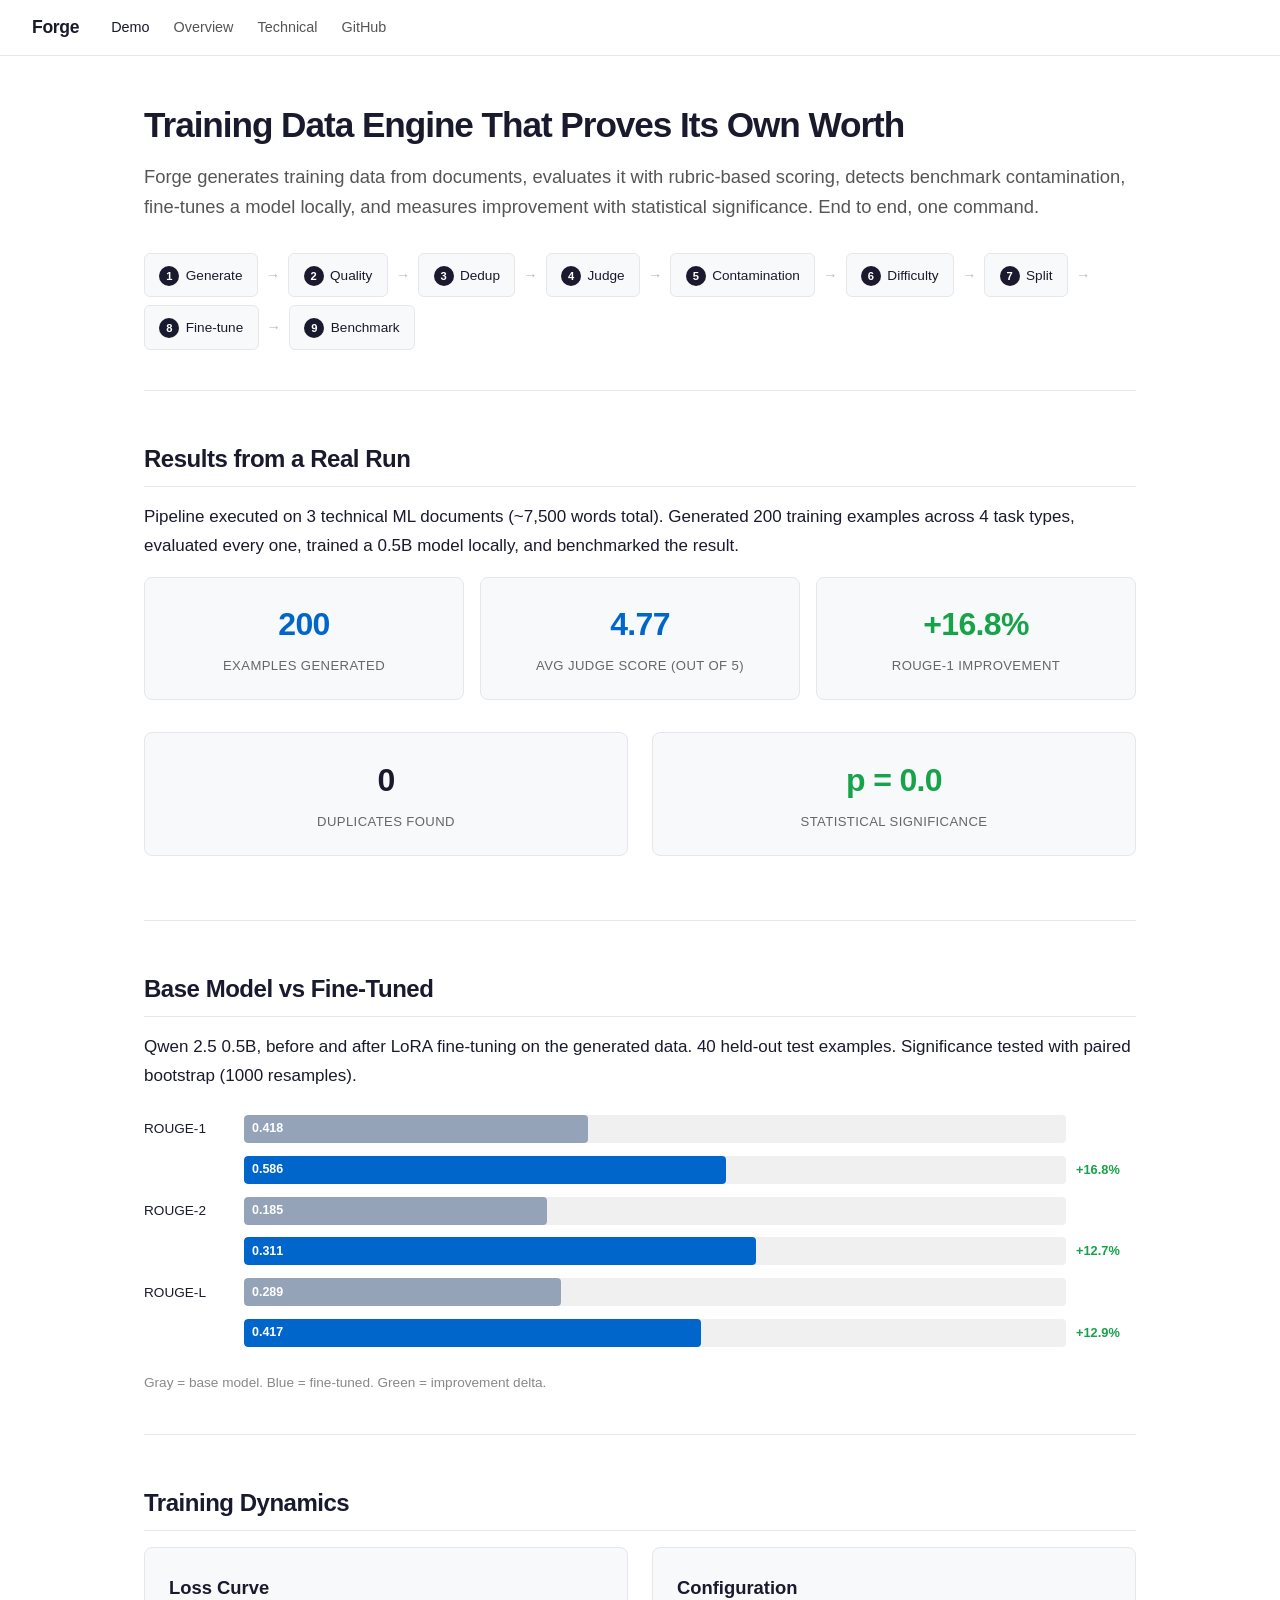
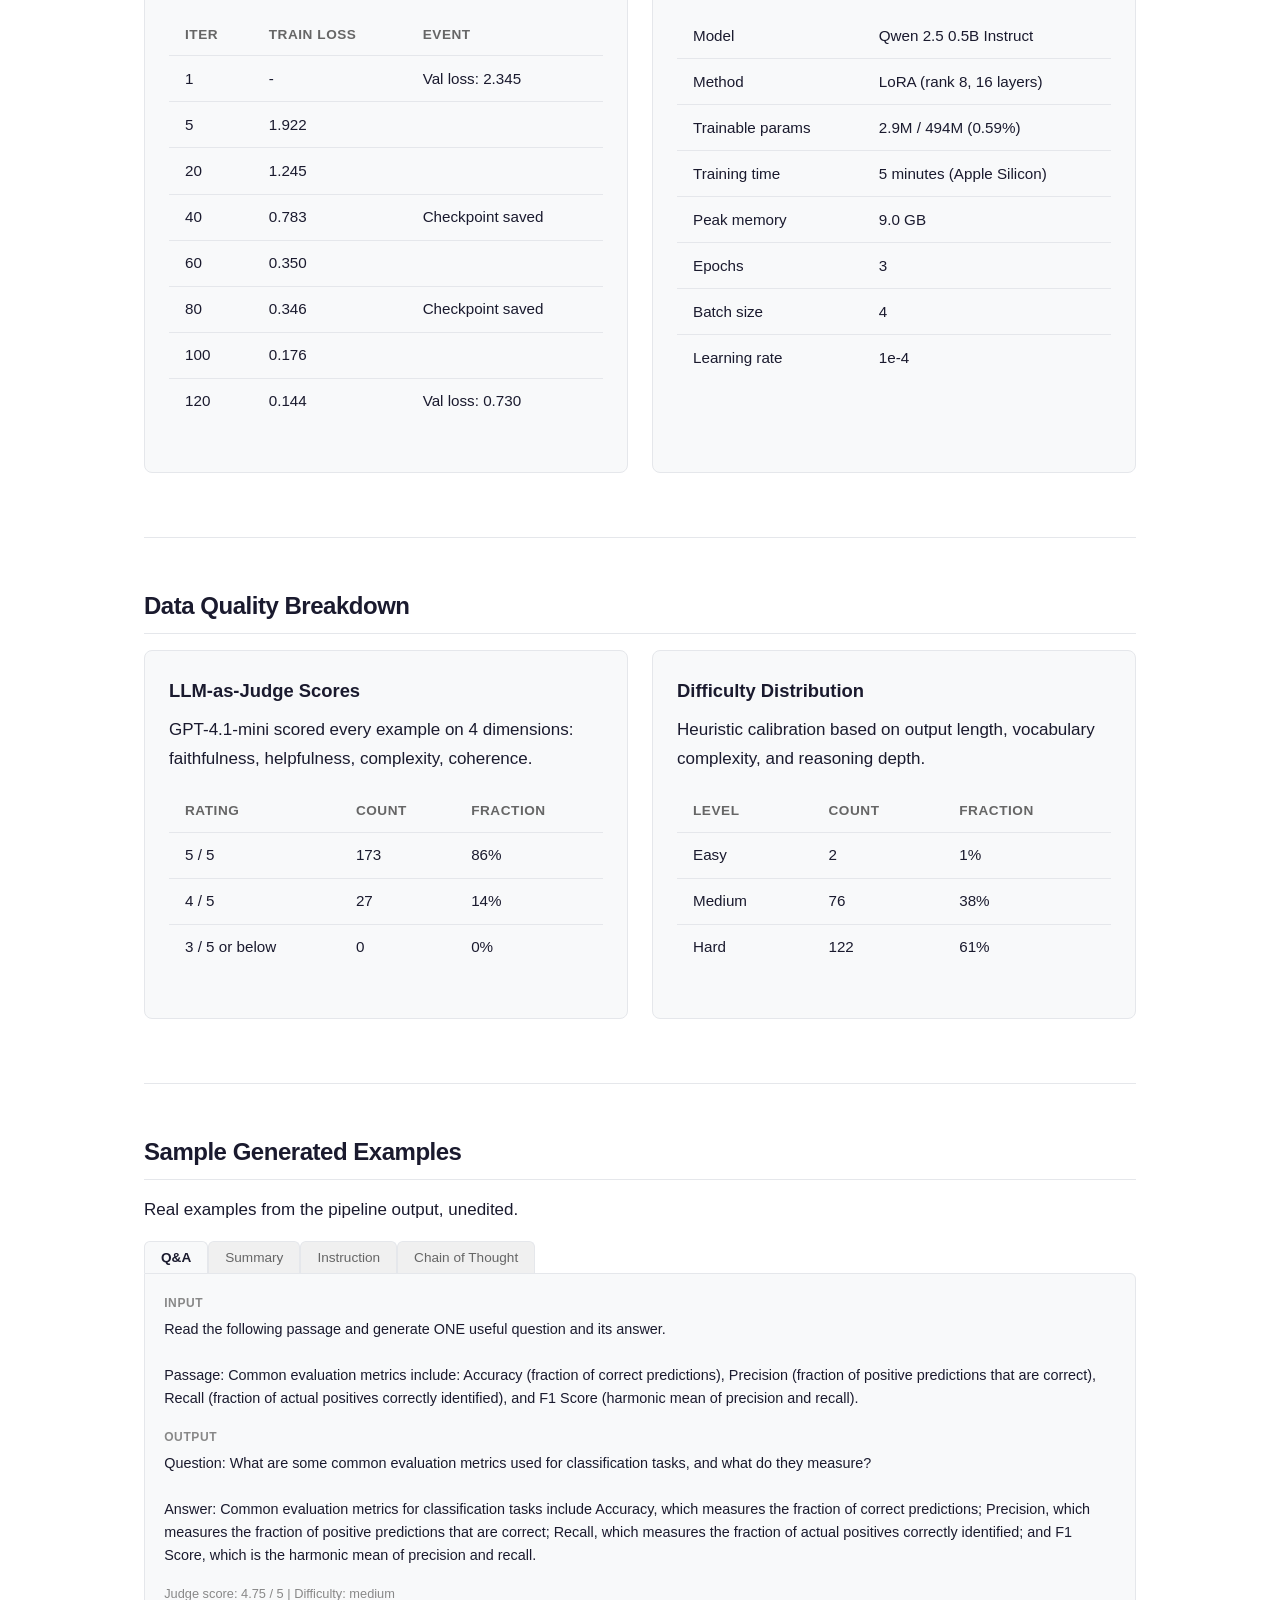
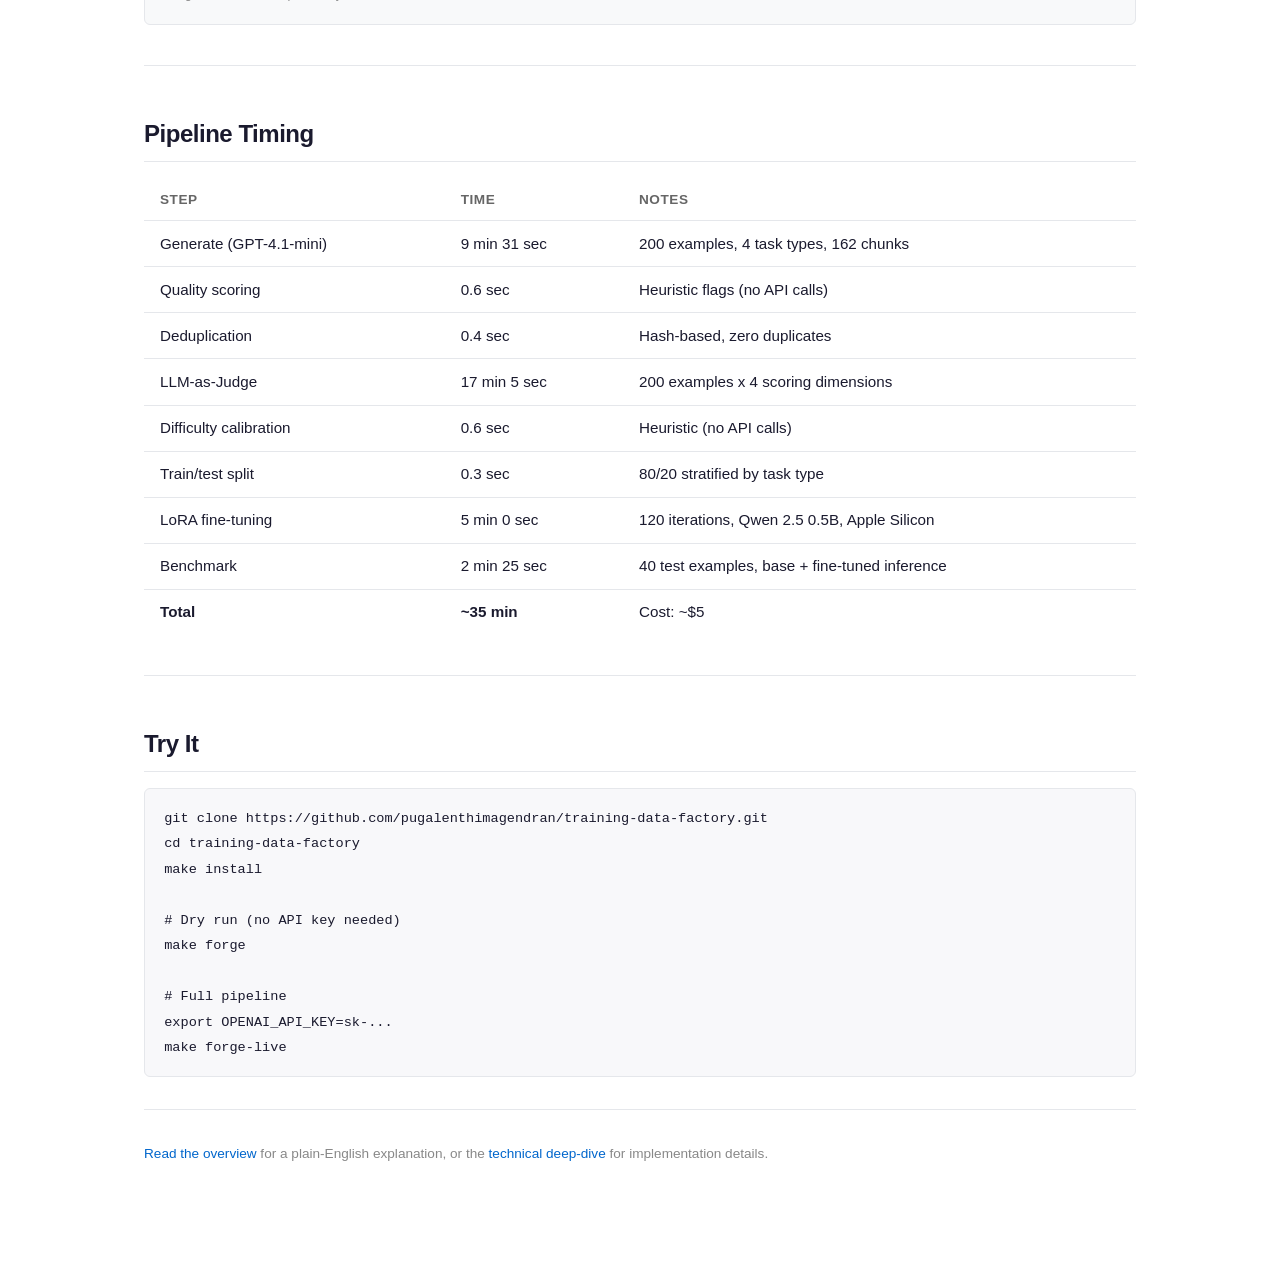
==== docs/index.html @ 52c672bc "v1.0.0: Forge — full pipeline with LLM-as-judge, contamination detection, MLX fine-tuning, and bench" ====
<!DOCTYPE html>
<html lang="en">
<head>
  <meta charset="utf-8">
  <meta name="viewport" content="width=device-width, initial-scale=1">
  <title>Forge - Training Data Engine</title>
  <link rel="stylesheet" href="style.css">
</head>
<body>

<nav>
  <a class="logo" href="index.html">Forge</a>
  <div class="links">
    <a href="index.html" class="active">Demo</a>
    <a href="overview.html">Overview</a>
    <a href="technical.html">Technical</a>
    <a href="https://github.com/pugalenthimagendran/training-data-factory">GitHub</a>
  </div>
</nav>

<div class="container wide">

  <h1>Training Data Engine That Proves Its Own Worth</h1>
  <p class="subtitle">
    Forge generates training data from documents, evaluates it with rubric-based scoring,
    detects benchmark contamination, fine-tunes a model locally, and measures improvement
    with statistical significance. End to end, one command.
  </p>

  <!-- Pipeline visualization -->
  <div class="pipeline">
    <div class="step"><span class="num">1</span>Generate</div>
    <span class="arrow">&#8594;</span>
    <div class="step"><span class="num">2</span>Quality</div>
    <span class="arrow">&#8594;</span>
    <div class="step"><span class="num">3</span>Dedup</div>
    <span class="arrow">&#8594;</span>
    <div class="step"><span class="num">4</span>Judge</div>
    <span class="arrow">&#8594;</span>
    <div class="step"><span class="num">5</span>Contamination</div>
    <span class="arrow">&#8594;</span>
    <div class="step"><span class="num">6</span>Difficulty</div>
    <span class="arrow">&#8594;</span>
    <div class="step"><span class="num">7</span>Split</div>
    <span class="arrow">&#8594;</span>
    <div class="step"><span class="num">8</span>Fine-tune</div>
    <span class="arrow">&#8594;</span>
    <div class="step"><span class="num">9</span>Benchmark</div>
  </div>

  <hr>

  <!-- Key numbers -->
  <h2>Results from a Real Run</h2>
  <p>Pipeline executed on 3 technical ML documents (~7,500 words total). Generated 200 training
    examples across 4 task types, evaluated every one, trained a 0.5B model locally, and
    benchmarked the result.</p>

  <div class="grid-3">
    <div class="card stat">
      <span class="number blue">200</span>
      <span class="label">Examples generated</span>
    </div>
    <div class="card stat">
      <span class="number blue">4.77</span>
      <span class="label">Avg judge score (out of 5)</span>
    </div>
    <div class="card stat">
      <span class="number green">+16.8%</span>
      <span class="label">ROUGE-1 improvement</span>
    </div>
  </div>

  <div class="grid-2" style="margin-top: 0.5rem;">
    <div class="card stat">
      <span class="number">0</span>
      <span class="label">Duplicates found</span>
    </div>
    <div class="card stat">
      <span class="number green">p = 0.0</span>
      <span class="label">Statistical significance</span>
    </div>
  </div>

  <hr>

  <!-- Benchmark comparison -->
  <h2>Base Model vs Fine-Tuned</h2>
  <p>Qwen 2.5 0.5B, before and after LoRA fine-tuning on the generated data.
    40 held-out test examples. Significance tested with paired bootstrap (1000 resamples).</p>

  <div class="bar-chart">
    <div class="bar-row">
      <span class="bar-label">ROUGE-1</span>
      <div class="bar-track">
        <div class="bar-fill base" style="width: 41.8%;">0.418</div>
      </div>
      <span class="bar-delta"></span>
    </div>
    <div class="bar-row">
      <span class="bar-label"></span>
      <div class="bar-track">
        <div class="bar-fill tuned" style="width: 58.6%;">0.586</div>
      </div>
      <span class="bar-delta">+16.8%</span>
    </div>

    <div class="bar-row" style="margin-top: 0.6rem;">
      <span class="bar-label">ROUGE-2</span>
      <div class="bar-track">
        <div class="bar-fill base" style="width: 36.9%;">0.185</div>
      </div>
      <span class="bar-delta"></span>
    </div>
    <div class="bar-row">
      <span class="bar-label"></span>
      <div class="bar-track">
        <div class="bar-fill tuned" style="width: 62.3%;">0.311</div>
      </div>
      <span class="bar-delta">+12.7%</span>
    </div>

    <div class="bar-row" style="margin-top: 0.6rem;">
      <span class="bar-label">ROUGE-L</span>
      <div class="bar-track">
        <div class="bar-fill base" style="width: 38.5%;">0.289</div>
      </div>
      <span class="bar-delta"></span>
    </div>
    <div class="bar-row">
      <span class="bar-label"></span>
      <div class="bar-track">
        <div class="bar-fill tuned" style="width: 55.6%;">0.417</div>
      </div>
      <span class="bar-delta">+12.9%</span>
    </div>
  </div>

  <p style="font-size: 0.85rem; color: #888;">
    Gray = base model. Blue = fine-tuned. Green = improvement delta.
  </p>

  <hr>

  <!-- Training dynamics -->
  <h2>Training Dynamics</h2>
  <div class="grid-2">
    <div class="card">
      <h3>Loss Curve</h3>
      <table>
        <tr><th>Iter</th><th>Train Loss</th><th>Event</th></tr>
        <tr><td>1</td><td>-</td><td>Val loss: 2.345</td></tr>
        <tr><td>5</td><td>1.922</td><td></td></tr>
        <tr><td>20</td><td>1.245</td><td></td></tr>
        <tr><td>40</td><td>0.783</td><td>Checkpoint saved</td></tr>
        <tr><td>60</td><td>0.350</td><td></td></tr>
        <tr><td>80</td><td>0.346</td><td>Checkpoint saved</td></tr>
        <tr><td>100</td><td>0.176</td><td></td></tr>
        <tr><td>120</td><td>0.144</td><td>Val loss: 0.730</td></tr>
      </table>
    </div>
    <div class="card">
      <h3>Configuration</h3>
      <table>
        <tr><td>Model</td><td>Qwen 2.5 0.5B Instruct</td></tr>
        <tr><td>Method</td><td>LoRA (rank 8, 16 layers)</td></tr>
        <tr><td>Trainable params</td><td>2.9M / 494M (0.59%)</td></tr>
        <tr><td>Training time</td><td>5 minutes (Apple Silicon)</td></tr>
        <tr><td>Peak memory</td><td>9.0 GB</td></tr>
        <tr><td>Epochs</td><td>3</td></tr>
        <tr><td>Batch size</td><td>4</td></tr>
        <tr><td>Learning rate</td><td>1e-4</td></tr>
      </table>
    </div>
  </div>

  <hr>

  <!-- Data quality breakdown -->
  <h2>Data Quality Breakdown</h2>
  <div class="grid-2">
    <div class="card">
      <h3>LLM-as-Judge Scores</h3>
      <p>GPT-4.1-mini scored every example on 4 dimensions:
        faithfulness, helpfulness, complexity, coherence.</p>
      <table>
        <tr><th>Rating</th><th>Count</th><th>Fraction</th></tr>
        <tr><td>5 / 5</td><td>173</td><td>86%</td></tr>
        <tr><td>4 / 5</td><td>27</td><td>14%</td></tr>
        <tr><td>3 / 5 or below</td><td>0</td><td>0%</td></tr>
      </table>
    </div>
    <div class="card">
      <h3>Difficulty Distribution</h3>
      <p>Heuristic calibration based on output length, vocabulary complexity,
        and reasoning depth.</p>
      <table>
        <tr><th>Level</th><th>Count</th><th>Fraction</th></tr>
        <tr><td>Easy</td><td>2</td><td>1%</td></tr>
        <tr><td>Medium</td><td>76</td><td>38%</td></tr>
        <tr><td>Hard</td><td>122</td><td>61%</td></tr>
      </table>
    </div>
  </div>

  <hr>

  <!-- Sample examples -->
  <h2>Sample Generated Examples</h2>
  <p>Real examples from the pipeline output, unedited.</p>

  <div class="example-tabs">
    <button class="active" onclick="showTab('qa')">Q&A</button>
    <button onclick="showTab('summary')">Summary</button>
    <button onclick="showTab('instruction')">Instruction</button>
    <button onclick="showTab('cot')">Chain of Thought</button>
  </div>

  <div id="tab-qa" class="example-panel active">
    <div class="field-label">Input</div>
    <div class="field-value">Read the following passage and generate ONE useful question and its answer.

Passage: Common evaluation metrics include: Accuracy (fraction of correct predictions), Precision (fraction of positive predictions that are correct), Recall (fraction of actual positives correctly identified), and F1 Score (harmonic mean of precision and recall).</div>
    <div class="field-label">Output</div>
    <div class="field-value">Question: What are some common evaluation metrics used for classification tasks, and what do they measure?

Answer: Common evaluation metrics for classification tasks include Accuracy, which measures the fraction of correct predictions; Precision, which measures the fraction of positive predictions that are correct; Recall, which measures the fraction of actual positives correctly identified; and F1 Score, which is the harmonic mean of precision and recall.</div>
    <div class="meta">Judge score: 4.75 / 5 | Difficulty: medium</div>
  </div>

  <div id="tab-summary" class="example-panel">
    <div class="field-label">Input</div>
    <div class="field-value">Summarise the following text:

The authors introduce FLAIR, a pre-trained vision-language model for universal retinal fundus image understanding. They compiled 38 open-access fundus imaging datasets, encompassing 101 target conditions and 288,307 images.</div>
    <div class="field-label">Output</div>
    <div class="field-value">The text discusses the challenges of applying vision-language models to medical imaging due to domain shifts and complex expert knowledge. To address this, the authors introduce FLAIR, a pre-trained vision-language model designed for comprehensive retinal fundus image analysis. They compiled 38 open-access fundus imaging datasets, encompassing 101 target conditions and 288,307 images. FLAIR incorporates expert domain knowledge through descriptive textual prompts during pre-training and zero-shot evaluation.</div>
    <div class="meta">Judge score: 4.75 / 5 | Difficulty: medium</div>
  </div>

  <div id="tab-instruction" class="example-panel">
    <div class="field-label">Input</div>
    <div class="field-value">Based on the following passage, generate a realistic user instruction and then write the ideal response.

Passage: Foundation models are large-scale machine learning models designed to be adaptable across a wide range of downstream tasks.</div>
    <div class="field-label">Output</div>
    <div class="field-value">INSTRUCTION: Can you explain what foundation models are and why they are important in fields like computer vision and natural language processing?

RESPONSE: Foundation models are large-scale machine learning models that are designed to be adaptable across a wide range of downstream tasks. Unlike models trained for a specific purpose, foundation models serve as a versatile base that can be fine-tuned or adapted to various applications.</div>
    <div class="meta">Judge score: 4.75 / 5 | Difficulty: hard</div>
  </div>

  <div id="tab-cot" class="example-panel">
    <div class="field-label">Input</div>
    <div class="field-value">Based on the following passage, create a question that requires multi-step reasoning to answer. Then provide a detailed chain-of-thought answer.

Passage: The Chinchilla scaling laws suggest that a model with N parameters should be trained on approximately 20N tokens for optimal compute efficiency.</div>
    <div class="field-label">Output</div>
    <div class="field-value">QUESTION: If a Transformer model has 5 billion parameters, how many training tokens should it be trained on for optimal compute efficiency, and why does this approach differ from previous practices?

REASONING:
Step 1: Identify the relationship. The passage states a model with N parameters should be trained on approximately 20N tokens.
Step 2: Calculate. For N = 5 billion: 20 x 5 billion = 100 billion tokens.
Step 3: Compare to previous practice. Earlier approaches trained increasingly large models on fixed datasets, rather than scaling data proportionally.

ANSWER: 100 billion tokens, because the Chinchilla laws show model size and training data should scale together.</div>
    <div class="meta">Judge score: 5.0 / 5 | Difficulty: hard</div>
  </div>

  <hr>

  <!-- Pipeline timing -->
  <h2>Pipeline Timing</h2>
  <table>
    <tr><th>Step</th><th>Time</th><th>Notes</th></tr>
    <tr><td>Generate (GPT-4.1-mini)</td><td>9 min 31 sec</td><td>200 examples, 4 task types, 162 chunks</td></tr>
    <tr><td>Quality scoring</td><td>0.6 sec</td><td>Heuristic flags (no API calls)</td></tr>
    <tr><td>Deduplication</td><td>0.4 sec</td><td>Hash-based, zero duplicates</td></tr>
    <tr><td>LLM-as-Judge</td><td>17 min 5 sec</td><td>200 examples x 4 scoring dimensions</td></tr>
    <tr><td>Difficulty calibration</td><td>0.6 sec</td><td>Heuristic (no API calls)</td></tr>
    <tr><td>Train/test split</td><td>0.3 sec</td><td>80/20 stratified by task type</td></tr>
    <tr><td>LoRA fine-tuning</td><td>5 min 0 sec</td><td>120 iterations, Qwen 2.5 0.5B, Apple Silicon</td></tr>
    <tr><td>Benchmark</td><td>2 min 25 sec</td><td>40 test examples, base + fine-tuned inference</td></tr>
    <tr><td><strong>Total</strong></td><td><strong>~35 min</strong></td><td>Cost: ~$5</td></tr>
  </table>

  <hr>

  <!-- Quick start -->
  <h2>Try It</h2>
  <pre><code>git clone https://github.com/pugalenthimagendran/training-data-factory.git
cd training-data-factory
make install

# Dry run (no API key needed)
make forge

# Full pipeline
export OPENAI_API_KEY=sk-...
make forge-live</code></pre>

  <div style="margin-top: 2rem; padding: 2rem 0; border-top: 1px solid #e5e7eb; font-size: 0.85rem; color: #888;">
    <a href="overview.html">Read the overview</a> for a plain-English explanation, or
    the <a href="technical.html">technical deep-dive</a> for implementation details.
  </div>

</div>

<script>
function showTab(name) {
  document.querySelectorAll('.example-panel').forEach(function(el) {
    el.classList.remove('active');
  });
  document.querySelectorAll('.example-tabs button').forEach(function(el) {
    el.classList.remove('active');
  });
  document.getElementById('tab-' + name).classList.add('active');
  event.target.classList.add('active');
}
</script>

</body>
</html>
---- docs/style.css ----
/* ---- Reset & Base ---- */
*, *::before, *::after { box-sizing: border-box; margin: 0; padding: 0; }

body {
  font-family: -apple-system, BlinkMacSystemFont, "Segoe UI", Roboto, Oxygen,
    Ubuntu, Cantarell, "Fira Sans", "Droid Sans", "Helvetica Neue", Arial, sans-serif;
  color: #1a1a2e;
  background: #fff;
  line-height: 1.7;
  font-size: 17px;
  -webkit-font-smoothing: antialiased;
}

/* ---- Navigation ---- */
nav {
  border-bottom: 1px solid #e5e7eb;
  padding: 0 2rem;
  display: flex;
  align-items: center;
  gap: 2rem;
  height: 56px;
  position: sticky;
  top: 0;
  background: #fff;
  z-index: 100;
}
nav .logo {
  font-weight: 700;
  font-size: 1.1rem;
  color: #1a1a2e;
  text-decoration: none;
  letter-spacing: -0.02em;
}
nav .links { display: flex; gap: 1.5rem; }
nav .links a {
  color: #555;
  text-decoration: none;
  font-size: 0.9rem;
  font-weight: 500;
  transition: color 0.15s;
}
nav .links a:hover,
nav .links a.active { color: #1a1a2e; }

/* ---- Layout ---- */
.container { max-width: 820px; margin: 0 auto; padding: 3rem 1.5rem 5rem; }
.wide { max-width: 1040px; }

/* ---- Typography ---- */
h1 {
  font-size: 2.2rem;
  font-weight: 700;
  letter-spacing: -0.03em;
  line-height: 1.2;
  margin-bottom: 1rem;
}
h2 {
  font-size: 1.5rem;
  font-weight: 700;
  letter-spacing: -0.02em;
  margin-top: 3rem;
  margin-bottom: 1rem;
  padding-bottom: 0.4rem;
  border-bottom: 1px solid #e5e7eb;
}
h3 {
  font-size: 1.15rem;
  font-weight: 600;
  margin-top: 2rem;
  margin-bottom: 0.6rem;
}
p { margin-bottom: 1rem; }
a { color: #0066cc; text-decoration: none; }
a:hover { text-decoration: underline; }
strong { font-weight: 600; }
hr { border: none; border-top: 1px solid #e5e7eb; margin: 2.5rem 0; }

.subtitle {
  font-size: 1.15rem;
  color: #555;
  margin-bottom: 2rem;
  line-height: 1.6;
}

/* ---- Code ---- */
code {
  font-family: "SF Mono", "Fira Code", "Fira Mono", Menlo, Consolas, monospace;
  font-size: 0.88em;
  background: #f4f4f5;
  padding: 0.15em 0.4em;
  border-radius: 4px;
}
pre {
  background: #f8f8fa;
  border: 1px solid #e5e7eb;
  border-radius: 6px;
  padding: 1rem 1.2rem;
  overflow-x: auto;
  margin-bottom: 1.5rem;
  line-height: 1.5;
}
pre code {
  background: none;
  padding: 0;
  font-size: 0.85rem;
}

/* ---- Tables ---- */
table {
  width: 100%;
  border-collapse: collapse;
  margin-bottom: 1.5rem;
  font-size: 0.95rem;
}
th, td {
  text-align: left;
  padding: 0.6rem 1rem;
  border-bottom: 1px solid #e5e7eb;
}
th {
  font-weight: 600;
  font-size: 0.85rem;
  text-transform: uppercase;
  letter-spacing: 0.04em;
  color: #666;
}
tr:last-child td { border-bottom: none; }

/* ---- Cards ---- */
.card {
  background: #f8f9fa;
  border: 1px solid #e5e7eb;
  border-radius: 8px;
  padding: 1.5rem;
  margin-bottom: 1.5rem;
}
.card h3 { margin-top: 0; }

/* ---- Grid ---- */
.grid-2 {
  display: grid;
  grid-template-columns: 1fr 1fr;
  gap: 1.5rem;
}
.grid-3 {
  display: grid;
  grid-template-columns: 1fr 1fr 1fr;
  gap: 1rem;
}

/* ---- Stat blocks ---- */
.stat {
  text-align: center;
  padding: 1.2rem 0.5rem;
}
.stat .number {
  font-size: 2rem;
  font-weight: 700;
  letter-spacing: -0.02em;
  display: block;
}
.stat .label {
  font-size: 0.82rem;
  color: #666;
  text-transform: uppercase;
  letter-spacing: 0.03em;
  margin-top: 0.2rem;
}
.stat .number.green { color: #16a34a; }
.stat .number.blue { color: #0066cc; }

/* ---- Pipeline visualization ---- */
.pipeline {
  display: flex;
  flex-wrap: wrap;
  gap: 0.5rem;
  margin: 2rem 0;
  align-items: center;
}
.pipeline .step {
  background: #f8f9fa;
  border: 1px solid #e5e7eb;
  border-radius: 6px;
  padding: 0.6rem 0.9rem;
  font-size: 0.85rem;
  font-weight: 500;
  flex-shrink: 0;
}
.pipeline .step .num {
  display: inline-block;
  width: 20px;
  height: 20px;
  background: #1a1a2e;
  color: #fff;
  border-radius: 50%;
  text-align: center;
  line-height: 20px;
  font-size: 0.7rem;
  font-weight: 700;
  margin-right: 0.4rem;
}
.pipeline .arrow {
  color: #bbb;
  font-size: 0.9rem;
  flex-shrink: 0;
}

/* ---- Bar chart (CSS only) ---- */
.bar-chart { margin: 1.5rem 0; }
.bar-row {
  display: flex;
  align-items: center;
  margin-bottom: 0.8rem;
}
.bar-label {
  width: 100px;
  font-size: 0.85rem;
  font-weight: 500;
  flex-shrink: 0;
}
.bar-track {
  flex: 1;
  height: 28px;
  background: #f0f0f0;
  border-radius: 4px;
  position: relative;
  overflow: hidden;
}
.bar-fill {
  height: 100%;
  border-radius: 4px;
  display: flex;
  align-items: center;
  padding-left: 8px;
  font-size: 0.78rem;
  font-weight: 600;
  color: #fff;
  transition: width 0.6s ease;
}
.bar-fill.base { background: #94a3b8; }
.bar-fill.tuned { background: #0066cc; }
.bar-delta {
  font-size: 0.8rem;
  font-weight: 600;
  color: #16a34a;
  margin-left: 0.6rem;
  flex-shrink: 0;
  width: 60px;
}

/* ---- Sample examples ---- */
.example-tabs { display: flex; gap: 0; margin-bottom: 0; }
.example-tabs button {
  background: #f0f0f0;
  border: 1px solid #e5e7eb;
  border-bottom: none;
  padding: 0.5rem 1rem;
  font-size: 0.85rem;
  font-weight: 500;
  cursor: pointer;
  border-radius: 6px 6px 0 0;
  color: #666;
  font-family: inherit;
}
.example-tabs button.active {
  background: #f8f9fa;
  color: #1a1a2e;
  font-weight: 600;
}
.example-panel {
  background: #f8f9fa;
  border: 1px solid #e5e7eb;
  border-radius: 0 6px 6px 6px;
  padding: 1.2rem;
  display: none;
}
.example-panel.active { display: block; }
.example-panel .field-label {
  font-size: 0.75rem;
  font-weight: 600;
  text-transform: uppercase;
  letter-spacing: 0.05em;
  color: #888;
  margin-bottom: 0.3rem;
}
.example-panel .field-value {
  font-size: 0.9rem;
  line-height: 1.6;
  margin-bottom: 1rem;
  white-space: pre-wrap;
}
.example-panel .meta {
  font-size: 0.8rem;
  color: #888;
}

/* ---- Callout ---- */
.callout {
  background: #f0f7ff;
  border-left: 3px solid #0066cc;
  padding: 1rem 1.2rem;
  margin: 1.5rem 0;
  border-radius: 0 6px 6px 0;
}

/* ---- File tree ---- */
.file-tree {
  font-family: "SF Mono", "Fira Code", Menlo, Consolas, monospace;
  font-size: 0.82rem;
  line-height: 1.8;
  background: #f8f8fa;
  border: 1px solid #e5e7eb;
  border-radius: 6px;
  padding: 1rem 1.2rem;
  margin-bottom: 1.5rem;
}
.file-tree .indent { padding-left: 1.2em; }
.file-tree .comment { color: #888; }

/* ---- Responsive ---- */
@media (max-width: 768px) {
  nav { padding: 0 1rem; gap: 1rem; }
  .container { padding: 2rem 1rem 3rem; }
  h1 { font-size: 1.7rem; }
  .grid-2, .grid-3 { grid-template-columns: 1fr; }
  .pipeline { flex-direction: column; align-items: stretch; }
  .pipeline .arrow { display: none; }
  .bar-label { width: 80px; }
}
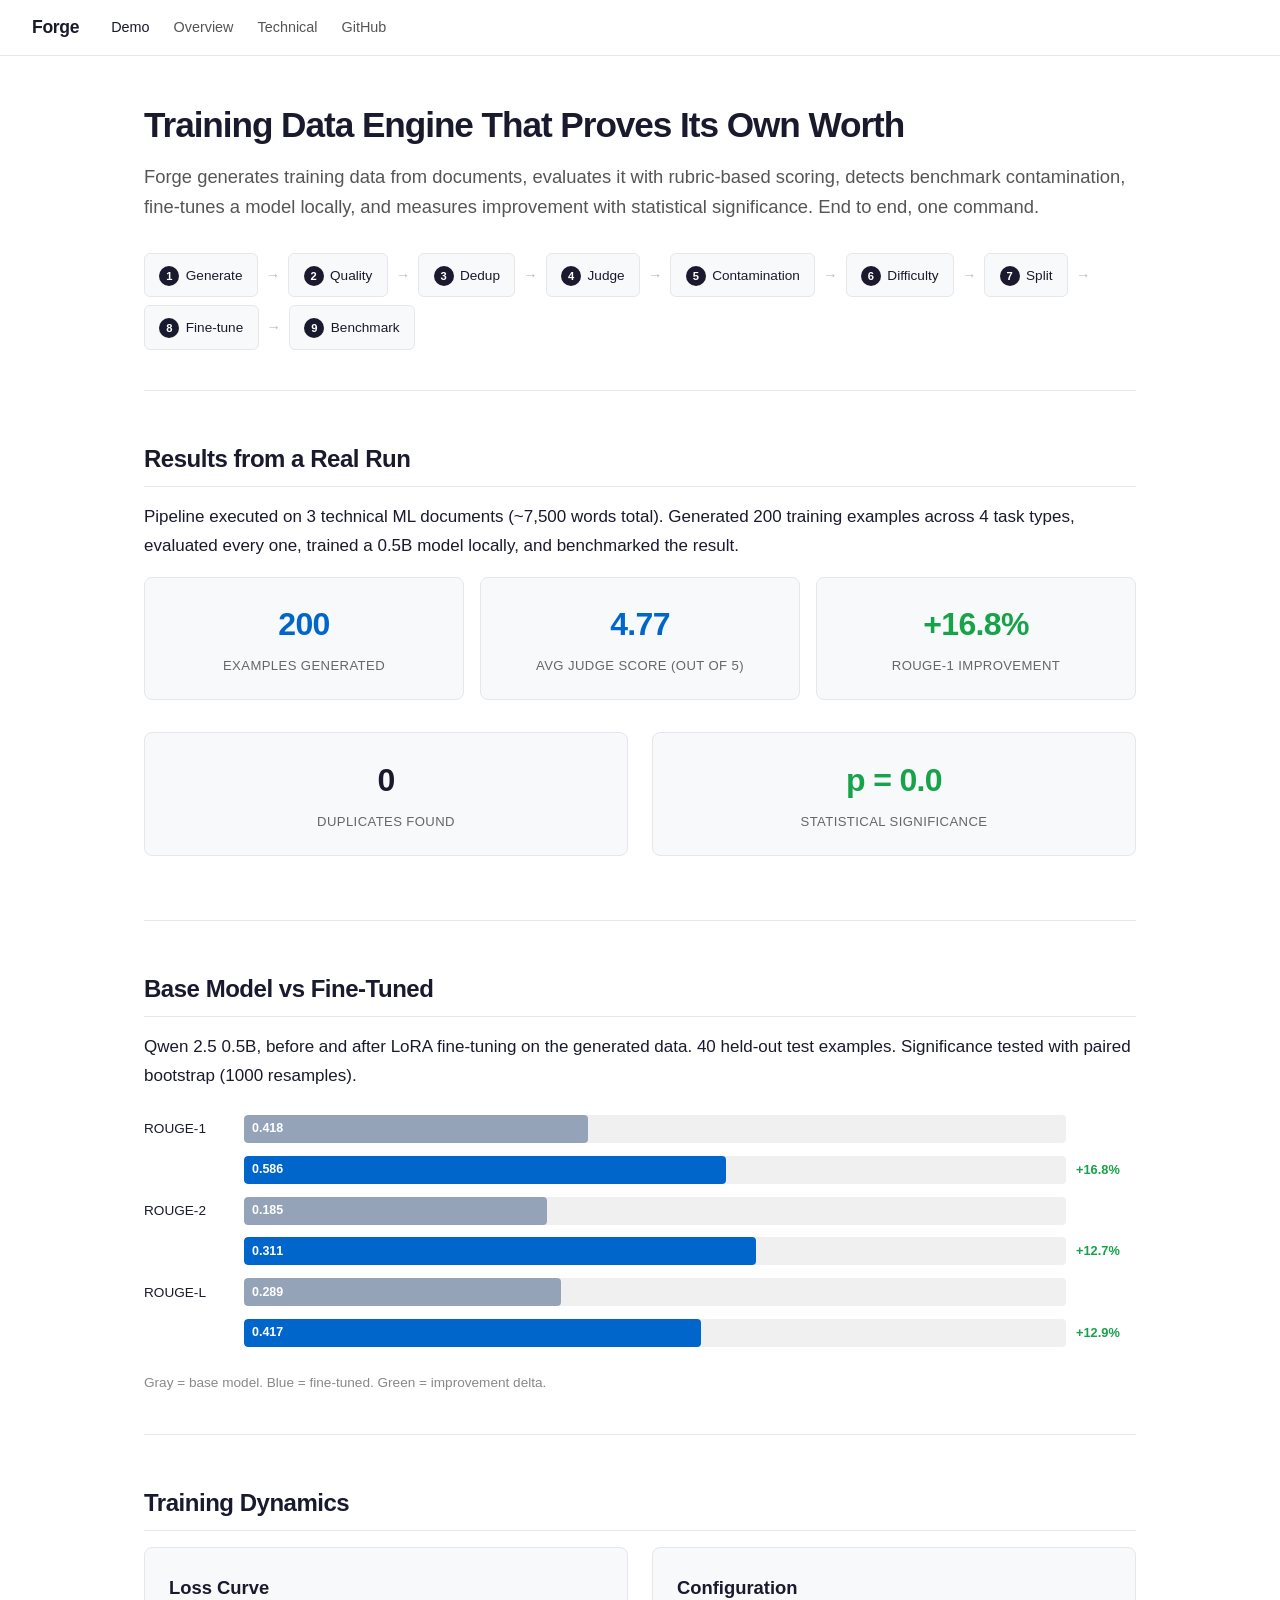
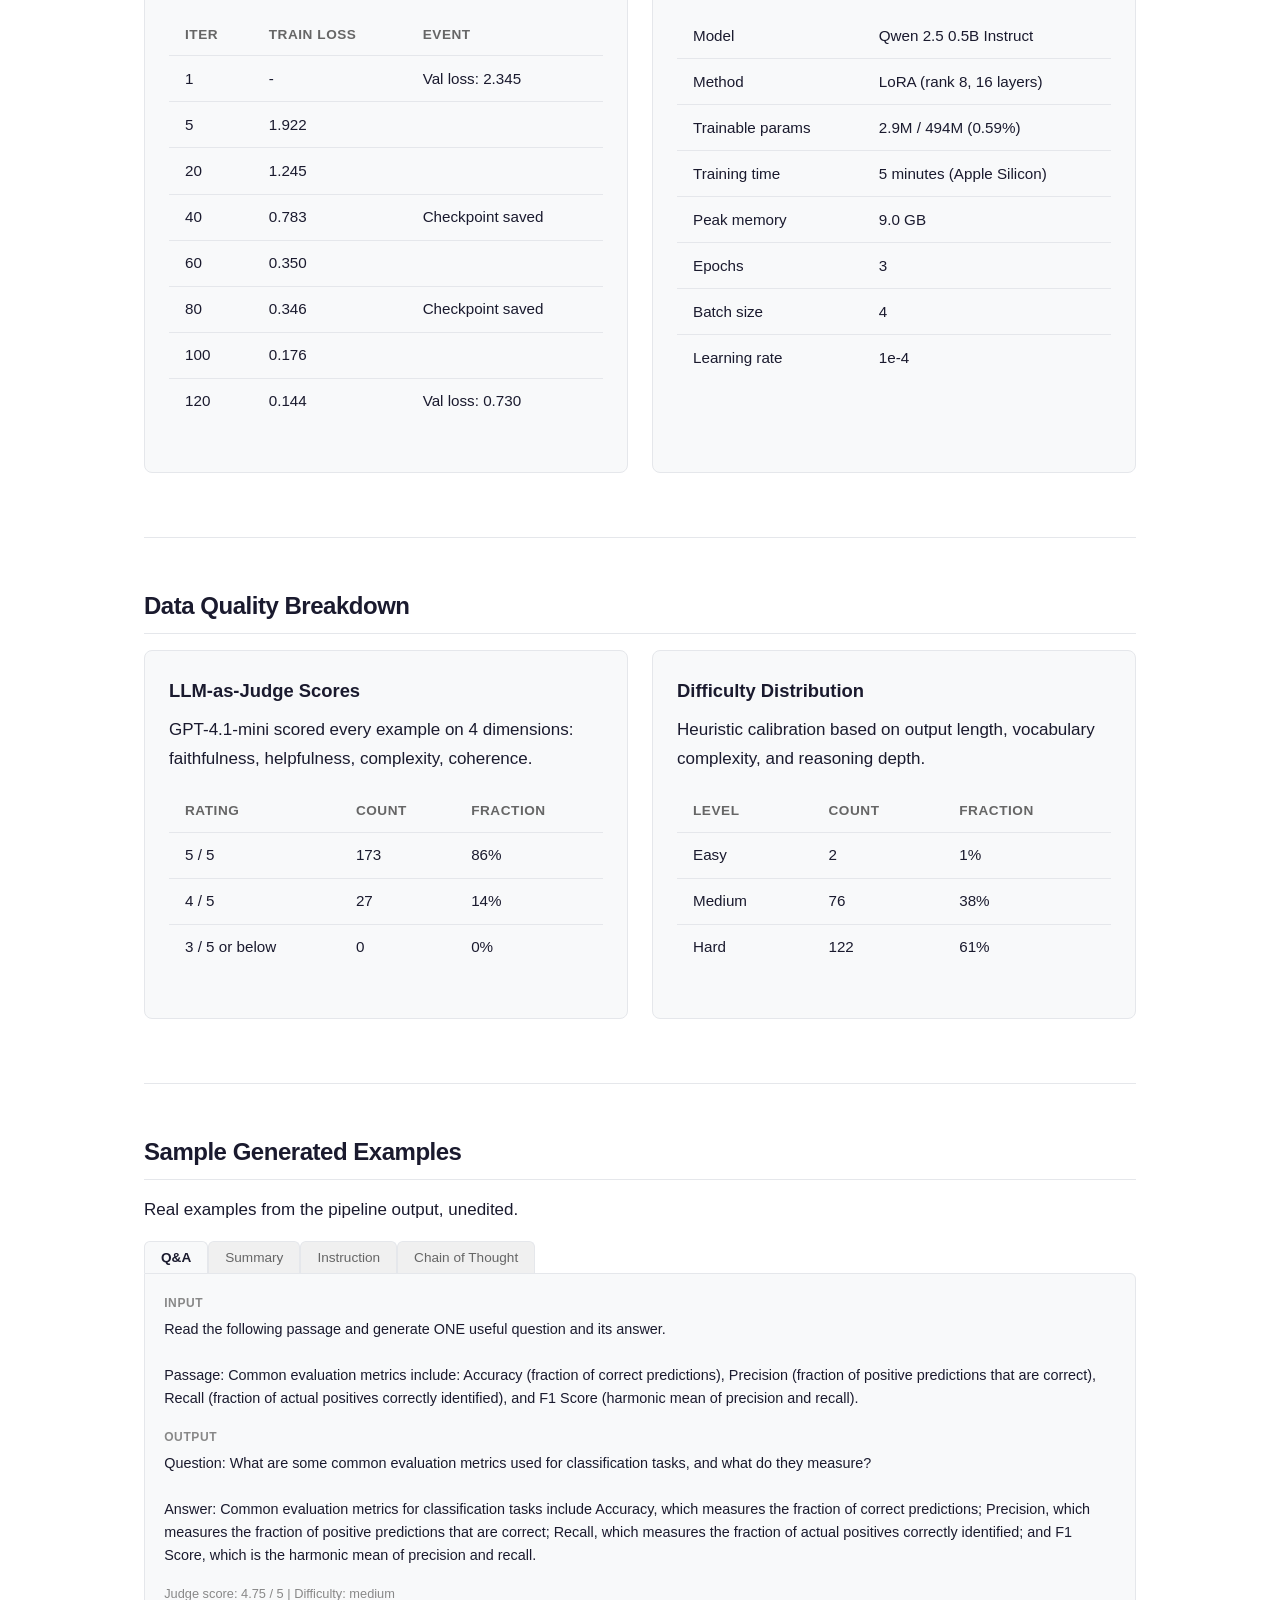
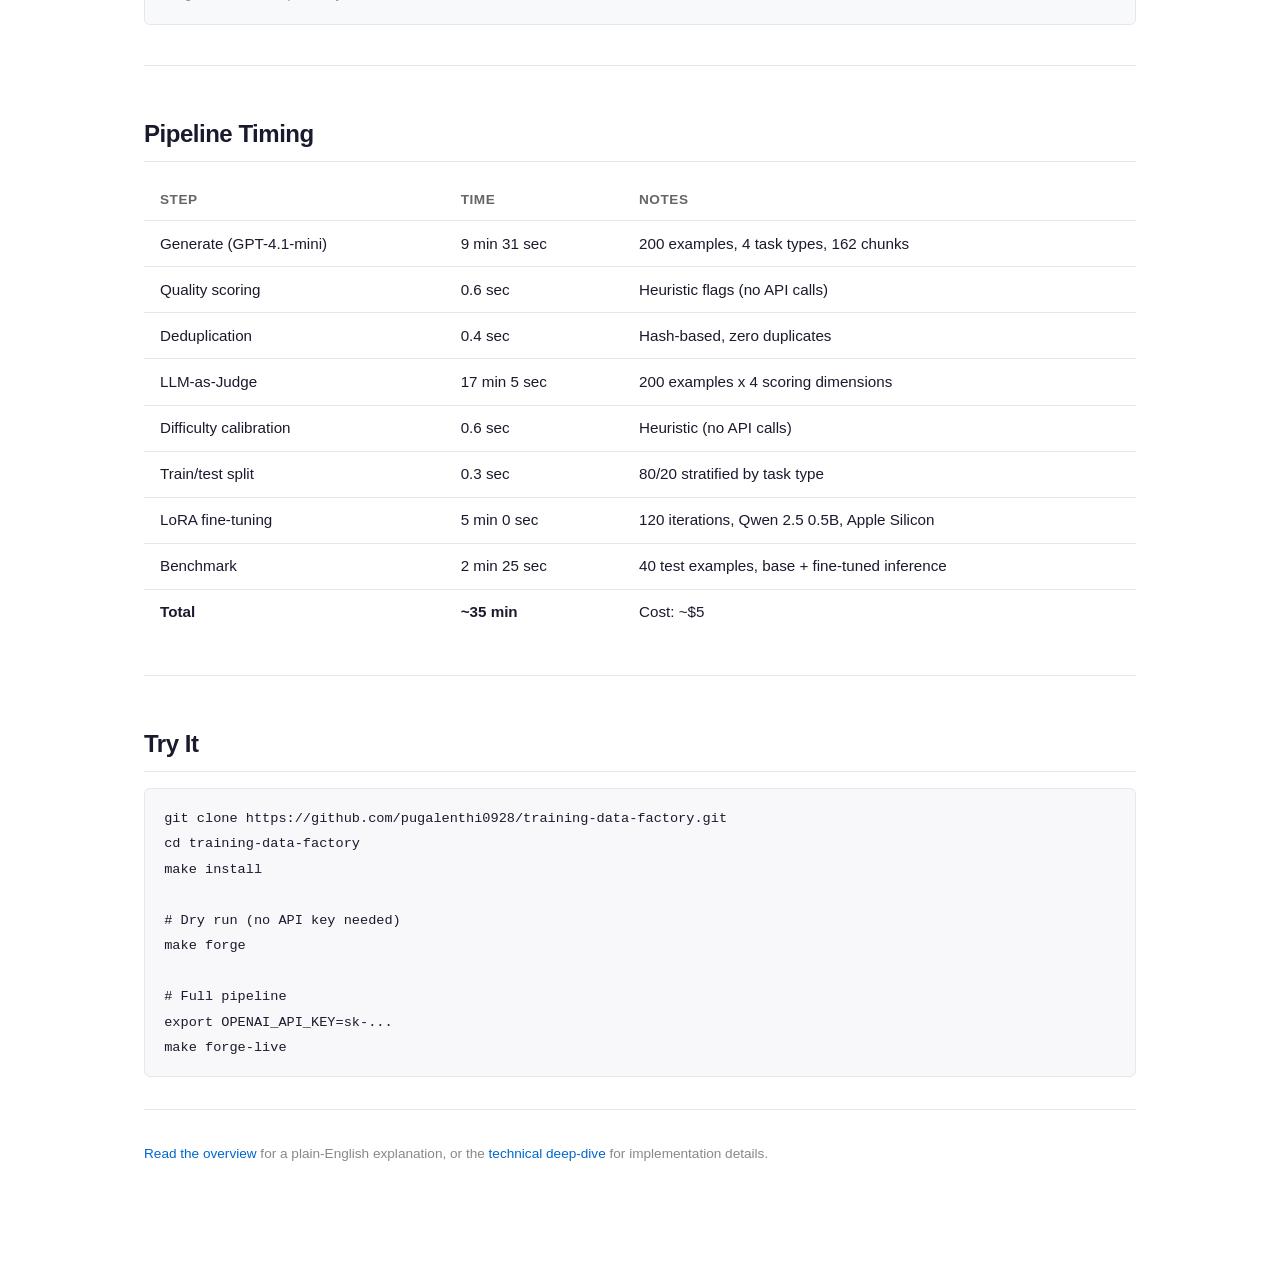
==== commit 23e54e15: "fix: correct GitHub username in docs and README URLs Co-Authored-By: Claude Opus 4.6 <noreply@anthro" ====
--- a/docs/index.html
+++ b/docs/index.html
@@ -14,7 +14,7 @@
     <a href="index.html" class="active">Demo</a>
     <a href="overview.html">Overview</a>
     <a href="technical.html">Technical</a>
-    <a href="https://github.com/pugalenthimagendran/training-data-factory">GitHub</a>
+    <a href="https://github.com/pugalenthi0928/training-data-factory">GitHub</a>
   </div>
 </nav>
 
@@ -288,7 +288,7 @@
 
   <!-- Quick start -->
   <h2>Try It</h2>
-  <pre><code>git clone https://github.com/pugalenthimagendran/training-data-factory.git
+  <pre><code>git clone https://github.com/pugalenthi0928/training-data-factory.git
 cd training-data-factory
 make install
 
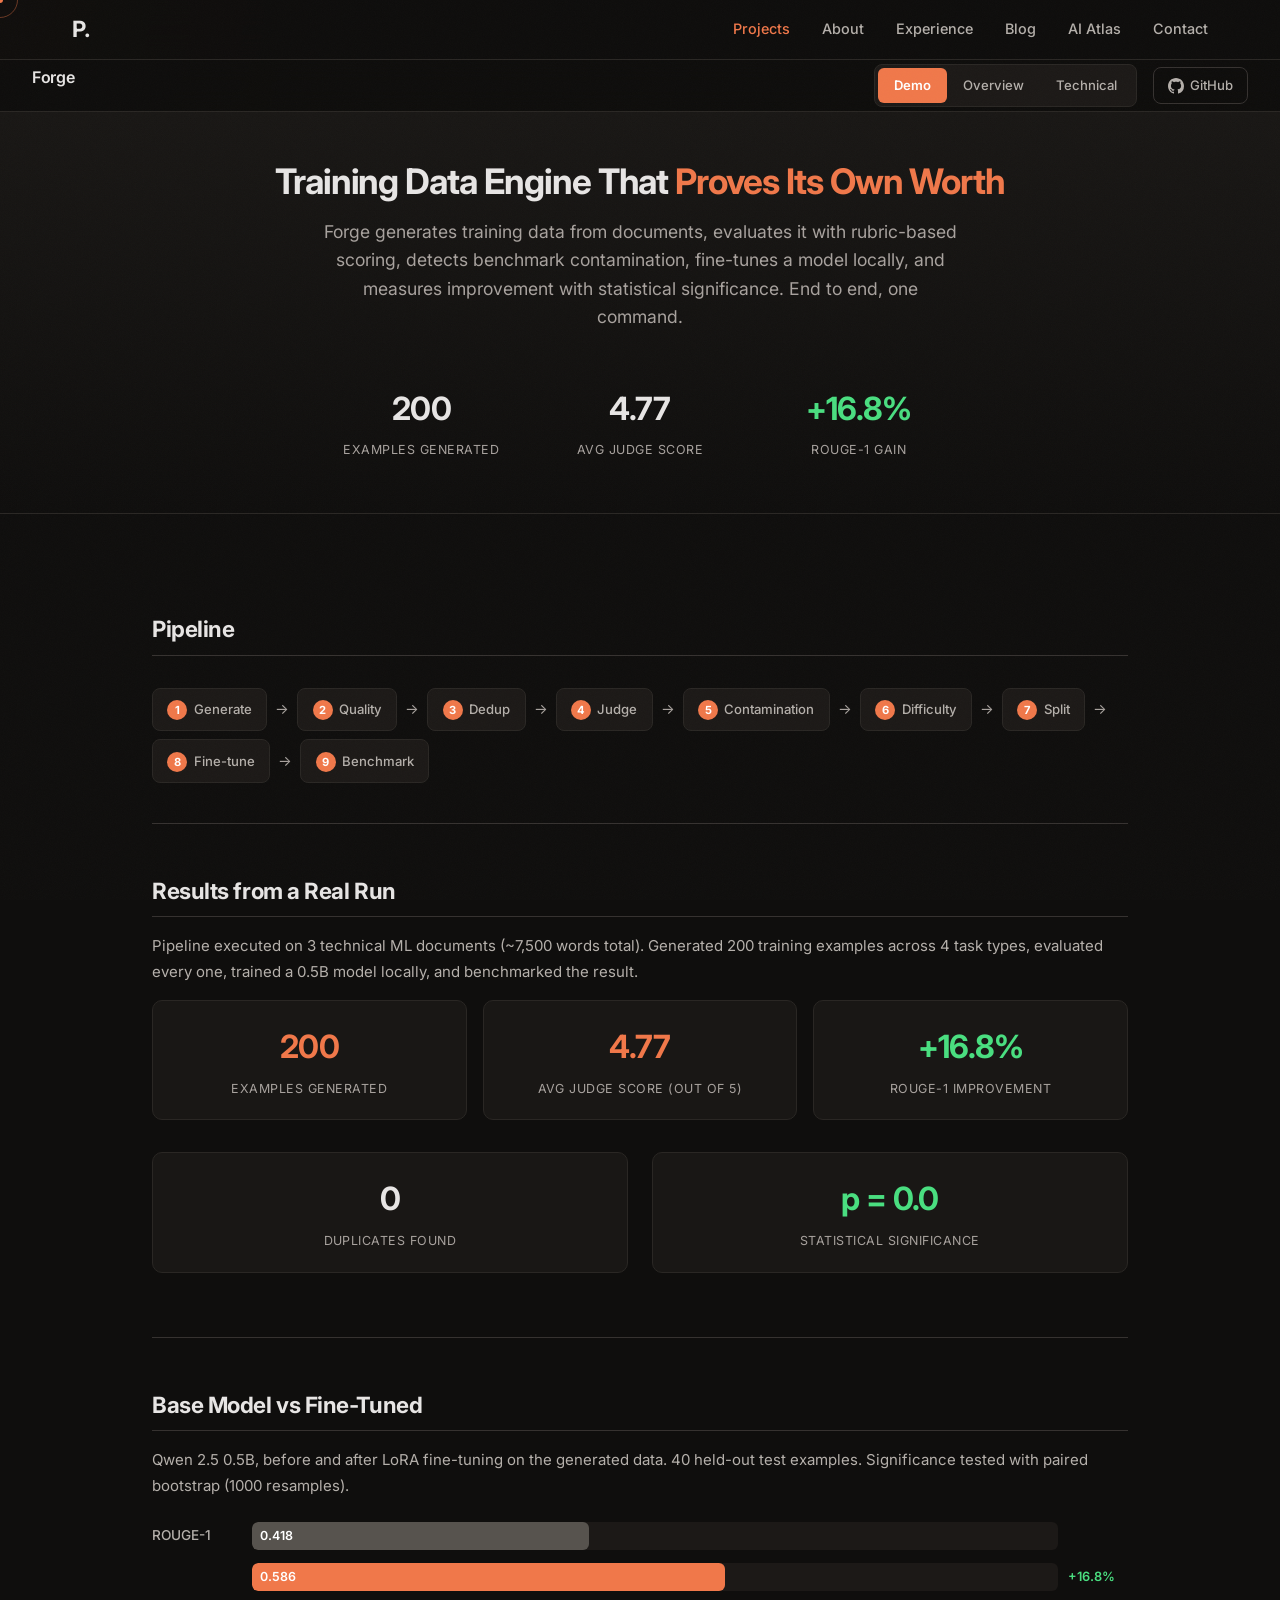
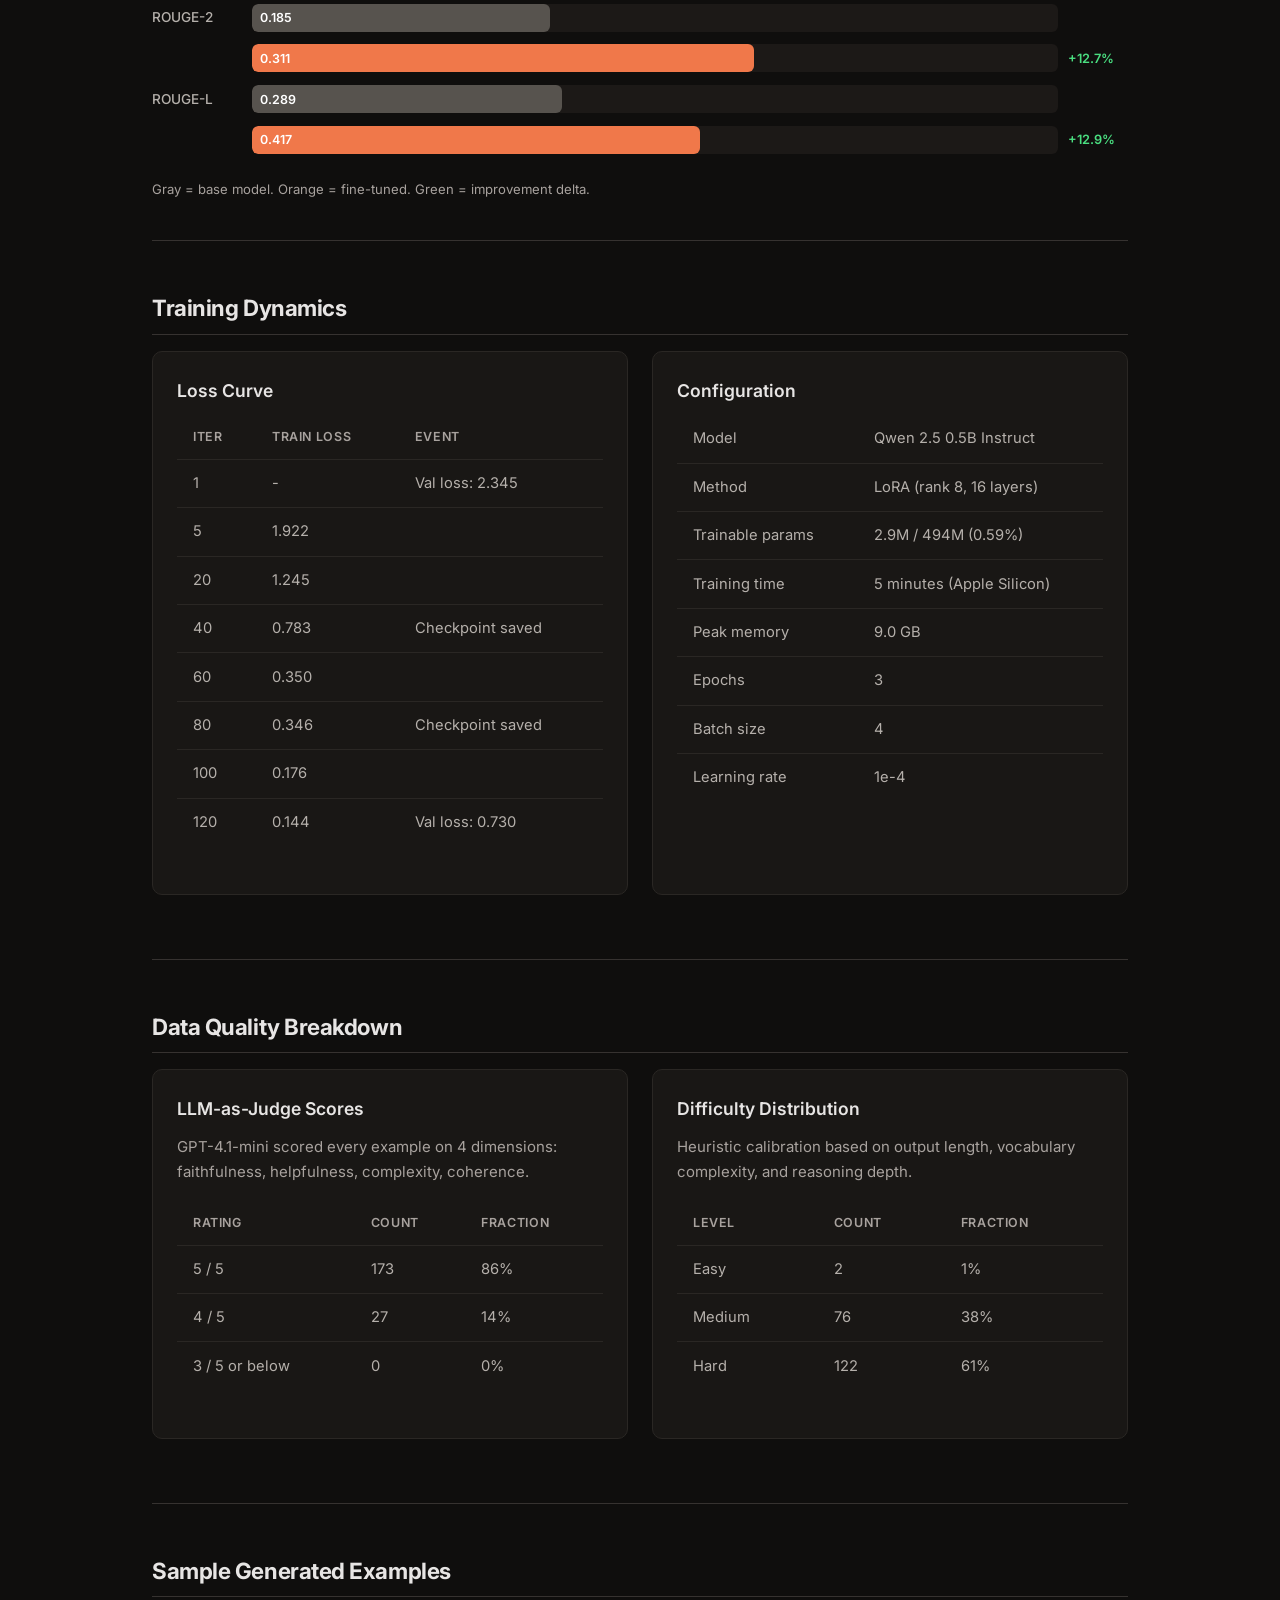
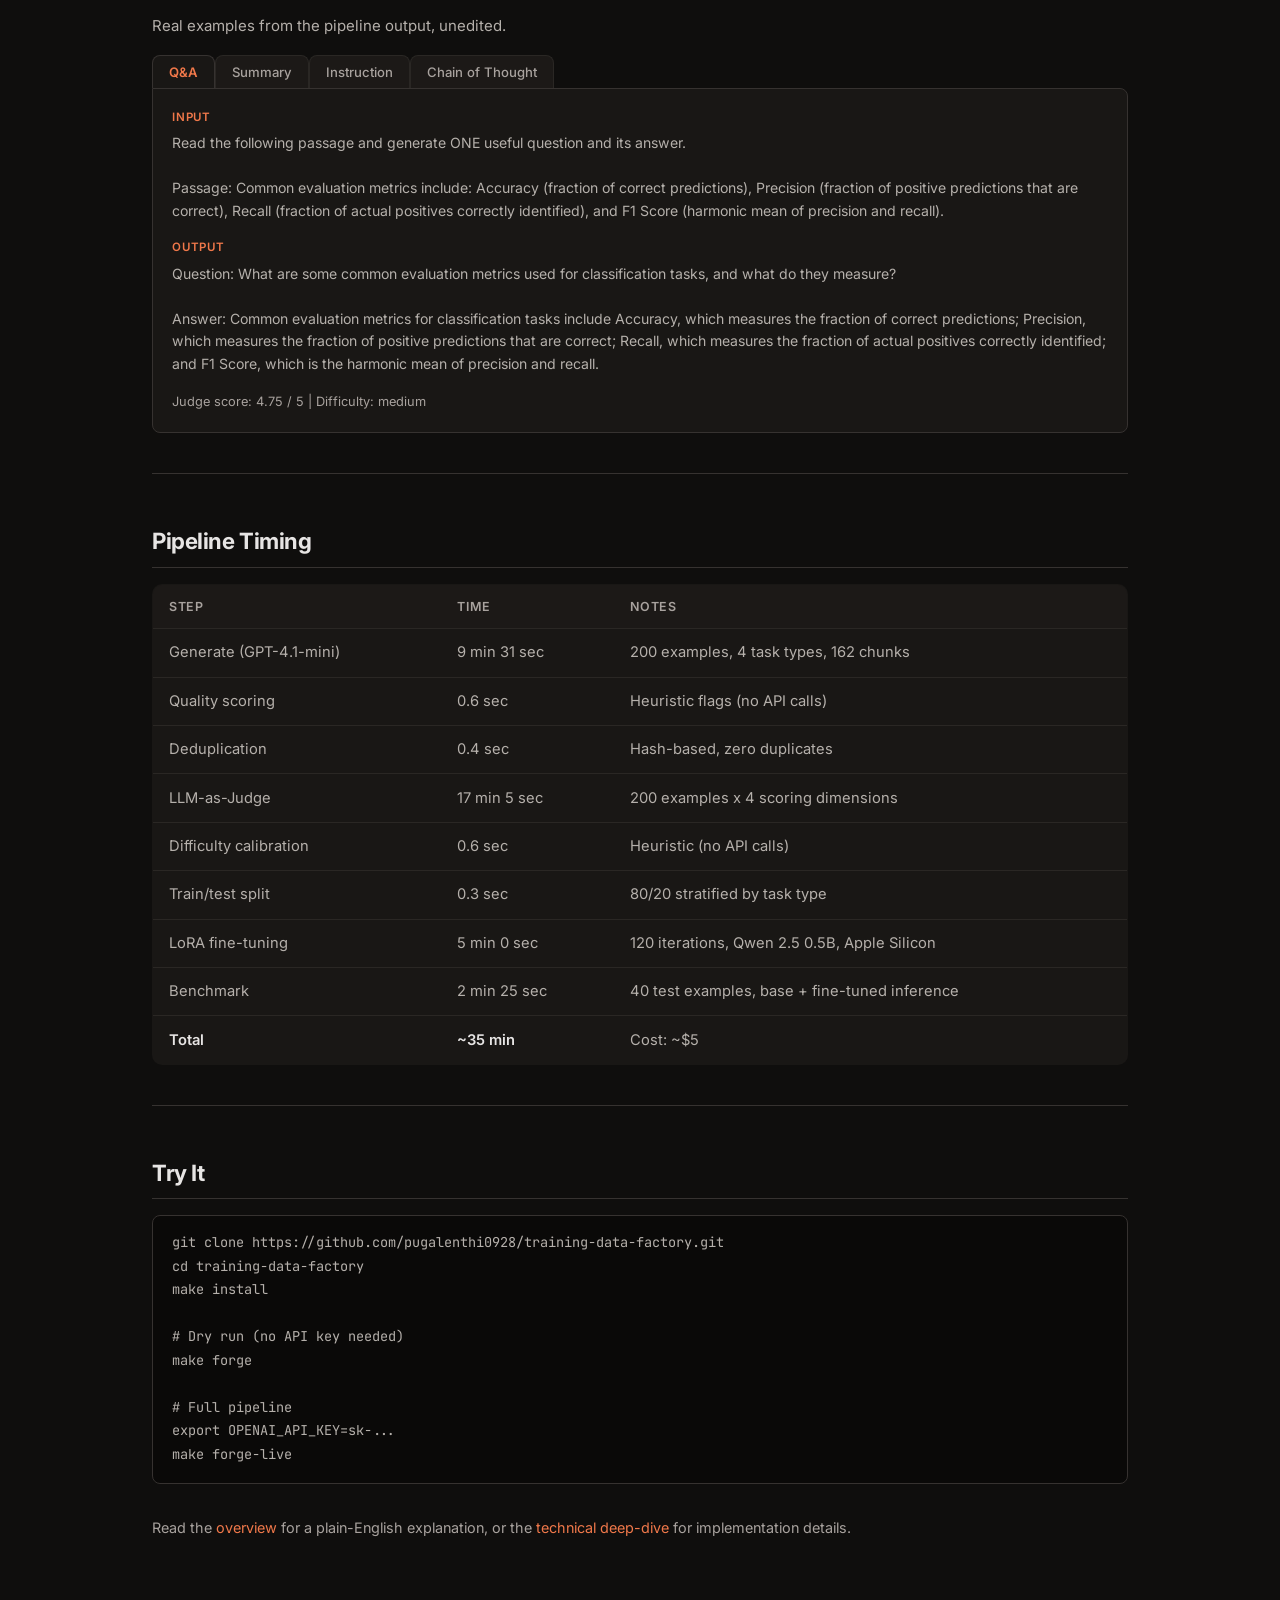
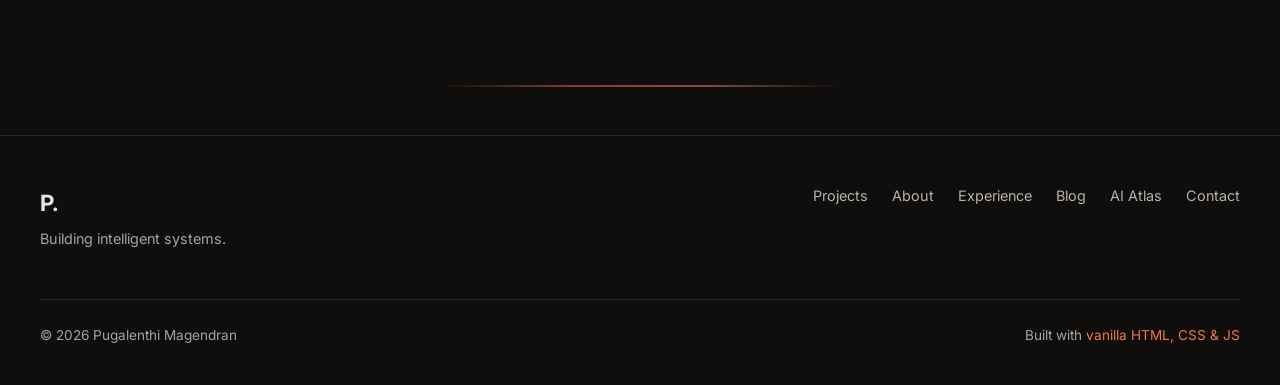
==== commit e793179e: "docs: retheme project pages to match portfolio dark design system Rewrote docs/style.css from white/" ====
--- a/docs/index.html
+++ b/docs/index.html
@@ -3,31 +3,110 @@
 <head>
   <meta charset="utf-8">
   <meta name="viewport" content="width=device-width, initial-scale=1">
-  <title>Forge - Training Data Engine</title>
+  <title>Forge — Training Data Engine | Pugalenthi Magendran</title>
+  <meta name="description" content="Generates training data from documents, scores with LLM-as-judge, detects contamination, fine-tunes locally, and proves improvement with statistical significance.">
+  <meta property="og:title" content="Forge — Training Data Engine">
+  <meta property="og:description" content="End-to-end training data pipeline: generate, evaluate, fine-tune, benchmark. 184 tests, +16.8% ROUGE-1 gain.">
+  <meta property="og:type" content="website">
+  <link rel="preconnect" href="https://fonts.googleapis.com">
+  <link rel="preconnect" href="https://fonts.gstatic.com" crossorigin>
+  <link href="https://fonts.googleapis.com/css2?family=Inter:wght@300;400;500;600;700&family=JetBrains+Mono:wght@400&display=swap" rel="stylesheet">
   <link rel="stylesheet" href="style.css">
 </head>
 <body>
 
-<nav>
-  <a class="logo" href="index.html">Forge</a>
-  <div class="links">
-    <a href="index.html" class="active">Demo</a>
-    <a href="overview.html">Overview</a>
-    <a href="technical.html">Technical</a>
-    <a href="https://github.com/pugalenthi0928/training-data-factory">GitHub</a>
-  </div>
-</nav>
-
-<div class="container wide">
-
-  <h1>Training Data Engine That Proves Its Own Worth</h1>
-  <p class="subtitle">
-    Forge generates training data from documents, evaluates it with rubric-based scoring,
-    detects benchmark contamination, fine-tunes a model locally, and measures improvement
-    with statistical significance. End to end, one command.
-  </p>
+  <!-- Cursor Effects -->
+  <div class="cursor-dot" aria-hidden="true"></div>
+  <div class="cursor-ring" aria-hidden="true"></div>
+
+  <!-- Grain Overlay -->
+  <div class="grain-overlay" aria-hidden="true"></div>
+
+  <!-- Mouse Glow -->
+  <div class="mouse-glow" aria-hidden="true"></div>
+
+  <!-- Back to Top -->
+  <button class="back-to-top" aria-label="Back to top">
+    <svg aria-hidden="true" viewBox="0 0 24 24" fill="none" stroke="currentColor" stroke-width="2" stroke-linecap="round" stroke-linejoin="round"><polyline points="18 15 12 9 6 15"></polyline></svg>
+  </button>
+
+  <!-- ========== NAV ========== -->
+  <nav class="nav" id="nav">
+    <div class="nav-inner">
+      <a href="https://pugalenthimagendran.com/" class="nav-logo">P.</a>
+      <div class="nav-links">
+        <a href="https://pugalenthimagendran.com/projects/" class="active">Projects</a>
+        <a href="https://pugalenthimagendran.com/#about">About</a>
+        <a href="https://pugalenthimagendran.com/#experience">Experience</a>
+        <a href="https://pugalenthimagendran.com/blog/">Blog</a>
+        <a href="https://pugalenthimagendran.com/ai-atlas/">AI Atlas</a>
+        <a href="https://pugalenthimagendran.com/#contact">Contact</a>
+      </div>
+      <button class="nav-toggle" aria-label="Toggle menu" aria-expanded="false">
+        <span></span>
+        <span></span>
+      </button>
+    </div>
+  </nav>
+
+  <!-- Mobile Nav Overlay -->
+  <nav class="nav-mobile" id="nav-mobile" aria-label="Mobile navigation">
+    <a href="https://pugalenthimagendran.com/projects/">Projects</a>
+    <a href="https://pugalenthimagendran.com/#about">About</a>
+    <a href="https://pugalenthimagendran.com/#experience">Experience</a>
+    <a href="https://pugalenthimagendran.com/blog/">Blog</a>
+    <a href="https://pugalenthimagendran.com/ai-atlas/">AI Atlas</a>
+    <a href="https://pugalenthimagendran.com/#contact">Contact</a>
+  </nav>
+
+  <!-- ========== MODE BAR ========== -->
+  <div class="mode-bar">
+    <h1>Forge</h1>
+    <div class="mode-bar-right">
+      <div class="tab-group">
+        <a href="index.html" class="active">Demo</a>
+        <a href="overview.html">Overview</a>
+        <a href="technical.html">Technical</a>
+      </div>
+      <a href="https://github.com/pugalenthi0928/training-data-factory" target="_blank" rel="noopener" class="mode-bar-github">
+        <svg viewBox="0 0 16 16" aria-hidden="true"><path d="M8 0C3.58 0 0 3.58 0 8c0 3.54 2.29 6.53 5.47 7.59.4.07.55-.17.55-.38 0-.19-.01-.82-.01-1.49-2.01.37-2.53-.49-2.69-.94-.09-.23-.48-.94-.82-1.13-.28-.15-.68-.52-.01-.53.63-.01 1.08.58 1.23.82.72 1.21 1.87.87 2.33.66.07-.52.28-.87.51-1.07-1.78-.2-3.64-.89-3.64-3.95 0-.87.31-1.59.82-2.15-.08-.2-.36-1.02.08-2.12 0 0 .67-.21 2.2.82.64-.18 1.32-.27 2-.27.68 0 1.36.09 2 .27 1.53-1.04 2.2-.82 2.2-.82.44 1.1.16 1.92.08 2.12.51.56.82 1.27.82 2.15 0 3.07-1.87 3.75-3.65 3.95.29.25.54.73.54 1.48 0 1.07-.01 1.93-.01 2.2 0 .21.15.46.55.38A8.013 8.013 0 0016 8c0-4.42-3.58-8-8-8z"/></svg>
+        GitHub
+      </a>
+    </div>
+  </div>
+
+  <main>
+
+  <!-- ========== HERO ========== -->
+  <section class="hero">
+    <h1>Training Data Engine That <em>Proves Its Own Worth</em></h1>
+    <p class="subtitle">
+      Forge generates training data from documents, evaluates it with rubric-based scoring,
+      detects benchmark contamination, fine-tunes a model locally, and measures improvement
+      with statistical significance. End to end, one command.
+    </p>
+
+    <div class="grid-3" style="max-width: 640px; margin: 0 auto;">
+      <div class="stat">
+        <span class="number">200</span>
+        <span class="label">Examples generated</span>
+      </div>
+      <div class="stat">
+        <span class="number">4.77</span>
+        <span class="label">Avg judge score</span>
+      </div>
+      <div class="stat">
+        <span class="number green">+16.8%</span>
+        <span class="label">ROUGE-1 gain</span>
+      </div>
+    </div>
+  </section>
+
+  <!-- ========== CONTENT ========== -->
+  <div class="container wide">
 
   <!-- Pipeline visualization -->
+  <h2>Pipeline</h2>
   <div class="pipeline">
     <div class="step"><span class="num">1</span>Generate</div>
     <span class="arrow">&#8594;</span>
@@ -58,11 +137,11 @@
 
   <div class="grid-3">
     <div class="card stat">
-      <span class="number blue">200</span>
+      <span class="number" style="color: var(--accent);">200</span>
       <span class="label">Examples generated</span>
     </div>
     <div class="card stat">
-      <span class="number blue">4.77</span>
+      <span class="number" style="color: var(--accent);">4.77</span>
       <span class="label">Avg judge score (out of 5)</span>
     </div>
     <div class="card stat">
@@ -136,8 +215,8 @@
     </div>
   </div>
 
-  <p style="font-size: 0.85rem; color: #888;">
-    Gray = base model. Blue = fine-tuned. Green = improvement delta.
+  <p style="font-size: 0.82rem; color: var(--text-tertiary);">
+    Gray = base model. Orange = fine-tuned. Green = improvement delta.
   </p>
 
   <hr>
@@ -299,14 +378,43 @@
 export OPENAI_API_KEY=sk-...
 make forge-live</code></pre>
 
-  <div style="margin-top: 2rem; padding: 2rem 0; border-top: 1px solid #e5e7eb; font-size: 0.85rem; color: #888;">
-    <a href="overview.html">Read the overview</a> for a plain-English explanation, or
+  <p style="margin-top: 2rem; font-size: 0.9rem; color: var(--text-tertiary);">
+    Read the <a href="overview.html">overview</a> for a plain-English explanation, or
     the <a href="technical.html">technical deep-dive</a> for implementation details.
-  </div>
-
-</div>
+  </p>
+
+  </div>
+
+  <div class="gradient-divider"></div>
+
+  </main>
+
+  <!-- ========== FOOTER ========== -->
+  <footer class="footer">
+    <div class="container" style="max-width: 1200px;">
+      <div class="footer-top">
+        <div class="footer-brand">
+          <a href="https://pugalenthimagendran.com/" class="footer-logo">P.</a>
+          <p class="footer-tagline">Building intelligent systems.</p>
+        </div>
+        <nav class="footer-nav">
+          <a href="https://pugalenthimagendran.com/projects/">Projects</a>
+          <a href="https://pugalenthimagendran.com/#about">About</a>
+          <a href="https://pugalenthimagendran.com/#experience">Experience</a>
+          <a href="https://pugalenthimagendran.com/blog/">Blog</a>
+          <a href="https://pugalenthimagendran.com/ai-atlas/">AI Atlas</a>
+          <a href="https://pugalenthimagendran.com/#contact">Contact</a>
+        </nav>
+      </div>
+      <div class="footer-bottom">
+        <span class="footer-copyright">&copy; 2026 Pugalenthi Magendran</span>
+        <span class="footer-credit">Built with <span>vanilla HTML, CSS & JS</span></span>
+      </div>
+    </div>
+  </footer>
 
 <script>
+// Tab switching
 function showTab(name) {
   document.querySelectorAll('.example-panel').forEach(function(el) {
     el.classList.remove('active');
@@ -317,6 +425,66 @@
   document.getElementById('tab-' + name).classList.add('active');
   event.target.classList.add('active');
 }
+
+// Mobile nav toggle
+(function() {
+  var toggle = document.querySelector('.nav-toggle');
+  var mobile = document.getElementById('nav-mobile');
+  if (!toggle || !mobile) return;
+  toggle.addEventListener('click', function() {
+    var open = mobile.classList.toggle('open');
+    toggle.setAttribute('aria-expanded', open);
+  });
+  mobile.querySelectorAll('a').forEach(function(a) {
+    a.addEventListener('click', function() {
+      mobile.classList.remove('open');
+      toggle.setAttribute('aria-expanded', 'false');
+    });
+  });
+})();
+
+// Cursor effects
+(function() {
+  var dot = document.querySelector('.cursor-dot');
+  var ring = document.querySelector('.cursor-ring');
+  if (!dot || !ring || window.matchMedia('(pointer: coarse)').matches) {
+    if (dot) dot.style.display = 'none';
+    if (ring) ring.style.display = 'none';
+    return;
+  }
+  var mx = 0, my = 0, rx = 0, ry = 0;
+  document.addEventListener('mousemove', function(e) {
+    mx = e.clientX; my = e.clientY;
+    dot.style.left = mx + 'px'; dot.style.top = my + 'px';
+  });
+  (function animate() {
+    rx += (mx - rx) * 0.15; ry += (my - ry) * 0.15;
+    ring.style.left = rx + 'px'; ring.style.top = ry + 'px';
+    requestAnimationFrame(animate);
+  })();
+})();
+
+// Mouse glow
+(function() {
+  var glow = document.querySelector('.mouse-glow');
+  if (!glow || window.matchMedia('(pointer: coarse)').matches) return;
+  document.addEventListener('mousemove', function(e) {
+    glow.style.left = e.clientX + 'px';
+    glow.style.top = e.clientY + 'px';
+  });
+})();
+
+// Back to top
+(function() {
+  var btn = document.querySelector('.back-to-top');
+  if (!btn) return;
+  window.addEventListener('scroll', function() {
+    btn.classList.toggle('visible', window.scrollY > 400);
+  });
+  btn.addEventListener('click', function() {
+    window.scrollTo({ top: 0, behavior: 'smooth' });
+  });
+})();
 </script>
 
 </body>
--- a/docs/style.css
+++ b/docs/style.css
@@ -1,99 +1,353 @@
-/* ---- Reset & Base ---- */
+/* ============================================
+   Forge Docs — Portfolio-Aligned Dark Theme
+   ============================================ */
+
+/* --- Reset & Base --- */
 *, *::before, *::after { box-sizing: border-box; margin: 0; padding: 0; }
 
+:root {
+  /* Colors — mirrors portfolio design system */
+  --bg: #0F0E0D;
+  --bg-alt: #191715;
+  --surface: #1C1917;
+  --surface-2: #272320;
+  --text: #E7E5E4;
+  --text-secondary: #B5B0AB;
+  --text-tertiary: #A8A29E;
+  --accent: #F0784A;
+  --accent-hover: #F59070;
+  --accent-light: #2A1A12;
+  --accent-glow: rgba(240, 120, 74, 0.15);
+  --border: #363230;
+  --border-light: #2A2724;
+  --tag-bg: #272320;
+  --tag-text: #B5B0AB;
+  --nav-bg: rgba(15, 14, 13, 0.88);
+  --code-bg: #0A0908;
+  --green: #4ade80;
+  --green-dim: rgba(74, 222, 128, 0.12);
+  --blue: #60a5fa;
+  --blue-dim: rgba(96, 165, 250, 0.12);
+
+  /* Typography */
+  --font-sans: 'Inter', -apple-system, BlinkMacSystemFont, 'Segoe UI', sans-serif;
+  --font-mono: 'JetBrains Mono', 'SF Mono', monospace;
+
+  /* Layout */
+  --nav-height: 60px;
+  --mode-bar-height: 52px;
+  --total-header: calc(var(--nav-height) + var(--mode-bar-height));
+  --ease: cubic-bezier(0.16, 1, 0.3, 1);
+}
+
+html {
+  -webkit-font-smoothing: antialiased;
+  -moz-osx-font-smoothing: grayscale;
+}
+
 body {
-  font-family: -apple-system, BlinkMacSystemFont, "Segoe UI", Roboto, Oxygen,
-    Ubuntu, Cantarell, "Fira Sans", "Droid Sans", "Helvetica Neue", Arial, sans-serif;
-  color: #1a1a2e;
-  background: #fff;
+  font-family: var(--font-sans);
+  font-weight: 400;
+  font-size: 15px;
   line-height: 1.7;
-  font-size: 17px;
-  -webkit-font-smoothing: antialiased;
-}
-
-/* ---- Navigation ---- */
-nav {
-  border-bottom: 1px solid #e5e7eb;
+  color: var(--text);
+  background-color: var(--bg);
+  padding-top: var(--nav-height);
+}
+
+::selection {
+  background: rgba(240, 120, 74, 0.3);
+  color: var(--text);
+}
+
+/* --- Cursor Effects --- */
+.cursor-dot {
+  width: 6px; height: 6px;
+  background: var(--accent);
+  border-radius: 50%;
+  position: fixed; top: 0; left: 0;
+  pointer-events: none; z-index: 9999;
+  transform: translate(-50%, -50%);
+  transition: width 0.15s, height 0.15s, background 0.15s;
+}
+.cursor-ring {
+  width: 36px; height: 36px;
+  border: 1.5px solid rgba(240, 120, 74, 0.4);
+  border-radius: 50%;
+  position: fixed; top: 0; left: 0;
+  pointer-events: none; z-index: 9998;
+  transform: translate(-50%, -50%);
+  transition: width 0.2s, height 0.2s, border-color 0.2s;
+}
+
+/* --- Grain Overlay --- */
+.grain-overlay {
+  position: fixed; inset: 0;
+  pointer-events: none; z-index: 10000;
+  opacity: 0.025;
+  background-image: url("data:image/svg+xml,%3Csvg viewBox='0 0 256 256' xmlns='http://www.w3.org/2000/svg'%3E%3Cfilter id='n'%3E%3CfeTurbulence type='fractalNoise' baseFrequency='0.9' numOctaves='4' stitchTiles='stitch'/%3E%3C/filter%3E%3Crect width='100%25' height='100%25' filter='url(%23n)'/%3E%3C/svg%3E");
+  background-repeat: repeat;
+  background-size: 200px;
+}
+
+/* --- Mouse Glow --- */
+.mouse-glow {
+  position: fixed; top: 0; left: 0;
+  width: 600px; height: 600px;
+  border-radius: 50%;
+  background: radial-gradient(circle, rgba(240, 120, 74, 0.06) 0%, transparent 70%);
+  pointer-events: none; z-index: -1;
+  transform: translate(-50%, -50%);
+  will-change: transform;
+}
+
+/* --- Back to Top --- */
+.back-to-top {
+  position: fixed; bottom: 2rem; right: 2rem;
+  width: 48px; height: 48px;
+  border-radius: 50%;
+  background: var(--surface);
+  border: 1px solid var(--border);
+  color: var(--text-secondary);
+  cursor: pointer; z-index: 90;
+  display: flex; align-items: center; justify-content: center;
+  opacity: 0; transform: translateY(10px);
+  transition: opacity 0.3s, transform 0.3s, background 0.2s, color 0.2s;
+}
+.back-to-top.visible { opacity: 1; transform: translateY(0); }
+.back-to-top:hover { background: var(--accent); color: #fff; border-color: var(--accent); }
+.back-to-top svg { width: 20px; height: 20px; }
+
+/* --- Main Nav --- */
+.nav {
+  position: fixed; top: 0; left: 0; right: 0;
+  height: var(--nav-height);
+  background: var(--nav-bg);
+  backdrop-filter: blur(16px);
+  -webkit-backdrop-filter: blur(16px);
+  border-bottom: 1px solid var(--border-light);
+  z-index: 100;
+  transition: transform 0.3s var(--ease);
+}
+.nav-inner {
+  max-width: 1200px;
+  margin: 0 auto;
   padding: 0 2rem;
-  display: flex;
-  align-items: center;
+  height: 100%;
+  display: flex;
+  align-items: center;
+  justify-content: space-between;
+}
+.nav-logo {
+  font-size: 1.4rem;
+  font-weight: 700;
+  color: var(--text);
+  text-decoration: none;
+  letter-spacing: -0.03em;
+}
+.nav-links {
+  display: flex;
   gap: 2rem;
-  height: 56px;
-  position: sticky;
-  top: 0;
-  background: #fff;
-  z-index: 100;
-}
-nav .logo {
-  font-weight: 700;
-  font-size: 1.1rem;
-  color: #1a1a2e;
-  text-decoration: none;
-  letter-spacing: -0.02em;
-}
-nav .links { display: flex; gap: 1.5rem; }
-nav .links a {
-  color: #555;
+}
+.nav-links a {
+  color: var(--text-secondary);
   text-decoration: none;
   font-size: 0.9rem;
   font-weight: 500;
-  transition: color 0.15s;
-}
-nav .links a:hover,
-nav .links a.active { color: #1a1a2e; }
-
-/* ---- Layout ---- */
-.container { max-width: 820px; margin: 0 auto; padding: 3rem 1.5rem 5rem; }
+  transition: color 0.2s;
+}
+.nav-links a:hover,
+.nav-links a.active { color: var(--accent); }
+.nav-toggle {
+  display: none;
+  flex-direction: column;
+  gap: 5px;
+  background: none;
+  border: none;
+  cursor: pointer;
+  padding: 4px;
+}
+.nav-toggle span {
+  display: block;
+  width: 22px;
+  height: 2px;
+  background: var(--text);
+  transition: transform 0.3s;
+}
+
+/* --- Mobile Nav --- */
+.nav-mobile {
+  position: fixed;
+  inset: 0;
+  background: rgba(15, 14, 13, 0.97);
+  z-index: 99;
+  display: flex;
+  flex-direction: column;
+  align-items: center;
+  justify-content: center;
+  gap: 2rem;
+  opacity: 0;
+  pointer-events: none;
+  transition: opacity 0.3s;
+}
+.nav-mobile.open { opacity: 1; pointer-events: auto; }
+.nav-mobile a {
+  color: var(--text);
+  text-decoration: none;
+  font-size: 1.3rem;
+  font-weight: 500;
+  transition: color 0.2s;
+}
+.nav-mobile a:hover { color: var(--accent); }
+
+/* --- Mode Bar (sub-nav for Demo/Overview/Technical) --- */
+.mode-bar {
+  position: sticky;
+  top: var(--nav-height);
+  z-index: 99;
+  display: flex;
+  align-items: center;
+  justify-content: space-between;
+  padding: 0 2rem;
+  height: var(--mode-bar-height);
+  background: rgba(15, 14, 13, 0.92);
+  backdrop-filter: blur(12px);
+  -webkit-backdrop-filter: blur(12px);
+  border-bottom: 1px solid var(--border-light);
+}
+.mode-bar h1 {
+  font-size: 1rem;
+  font-weight: 600;
+  color: var(--text);
+  letter-spacing: -0.02em;
+  white-space: nowrap;
+}
+.mode-bar-right {
+  display: flex;
+  align-items: center;
+  gap: 1rem;
+}
+
+/* --- Tab Group (replaces toggle) --- */
+.tab-group {
+  display: flex;
+  background: var(--surface);
+  border-radius: 8px;
+  padding: 3px;
+  border: 1px solid var(--border-light);
+}
+.tab-group a {
+  padding: 6px 16px;
+  border-radius: 6px;
+  font-size: 0.82rem;
+  font-weight: 500;
+  text-decoration: none;
+  color: var(--text-secondary);
+  transition: all 0.2s;
+  white-space: nowrap;
+}
+.tab-group a:hover { color: var(--text); }
+.tab-group a.active {
+  background: var(--accent);
+  color: #fff;
+  font-weight: 600;
+}
+
+/* --- GitHub Link in mode bar --- */
+.mode-bar-github {
+  display: inline-flex;
+  align-items: center;
+  gap: 6px;
+  padding: 6px 14px;
+  border-radius: 8px;
+  border: 1px solid var(--border);
+  color: var(--text-secondary);
+  text-decoration: none;
+  font-size: 0.82rem;
+  font-weight: 500;
+  transition: border-color 0.2s, color 0.2s;
+}
+.mode-bar-github:hover { border-color: var(--text-secondary); color: var(--text); }
+.mode-bar-github svg { width: 16px; height: 16px; fill: currentColor; }
+
+/* --- Layout --- */
+.container { max-width: 820px; margin: 0 auto; padding: 3rem 2rem 5rem; }
 .wide { max-width: 1040px; }
 
-/* ---- Typography ---- */
+/* --- Typography --- */
 h1 {
-  font-size: 2.2rem;
+  font-size: 2rem;
   font-weight: 700;
   letter-spacing: -0.03em;
   line-height: 1.2;
   margin-bottom: 1rem;
+  color: var(--text);
 }
 h2 {
-  font-size: 1.5rem;
+  font-size: 1.4rem;
   font-weight: 700;
   letter-spacing: -0.02em;
   margin-top: 3rem;
   margin-bottom: 1rem;
   padding-bottom: 0.4rem;
-  border-bottom: 1px solid #e5e7eb;
+  border-bottom: 1px solid var(--border);
+  color: var(--text);
 }
 h3 {
-  font-size: 1.15rem;
+  font-size: 1.1rem;
   font-weight: 600;
   margin-top: 2rem;
   margin-bottom: 0.6rem;
-}
-p { margin-bottom: 1rem; }
-a { color: #0066cc; text-decoration: none; }
-a:hover { text-decoration: underline; }
-strong { font-weight: 600; }
-hr { border: none; border-top: 1px solid #e5e7eb; margin: 2.5rem 0; }
+  color: var(--text);
+}
+p { margin-bottom: 1rem; color: var(--text-secondary); }
+a { color: var(--accent); text-decoration: none; }
+a:hover { text-decoration: underline; color: var(--accent-hover); }
+strong { font-weight: 600; color: var(--text); }
+hr { border: none; border-top: 1px solid var(--border); margin: 2.5rem 0; }
+ul, ol { color: var(--text-secondary); }
+li { margin-bottom: 0.3rem; }
 
 .subtitle {
-  font-size: 1.15rem;
-  color: #555;
+  font-size: 1.1rem;
+  color: var(--text-tertiary);
   margin-bottom: 2rem;
   line-height: 1.6;
 }
 
-/* ---- Code ---- */
+/* --- Hero Section --- */
+.hero {
+  text-align: center;
+  padding: 3rem 2rem 2rem;
+  border-bottom: 1px solid var(--border-light);
+  background: linear-gradient(180deg, var(--bg-alt) 0%, var(--bg) 100%);
+}
+.hero h1 {
+  font-size: 2.2rem;
+}
+.hero h1 em {
+  font-style: normal;
+  color: var(--accent);
+}
+.hero .subtitle {
+  max-width: 640px;
+  margin: 0 auto 2rem;
+}
+
+/* --- Code --- */
 code {
-  font-family: "SF Mono", "Fira Code", "Fira Mono", Menlo, Consolas, monospace;
-  font-size: 0.88em;
-  background: #f4f4f5;
+  font-family: var(--font-mono);
+  font-size: 0.85em;
+  background: var(--code-bg);
   padding: 0.15em 0.4em;
   border-radius: 4px;
+  color: var(--accent);
+  border: 1px solid var(--border-light);
 }
 pre {
-  background: #f8f8fa;
-  border: 1px solid #e5e7eb;
-  border-radius: 6px;
+  background: var(--code-bg);
+  border: 1px solid var(--border);
+  border-radius: 8px;
   padding: 1rem 1.2rem;
   overflow-x: auto;
   margin-bottom: 1.5rem;
@@ -103,40 +357,52 @@
   background: none;
   padding: 0;
   font-size: 0.85rem;
-}
-
-/* ---- Tables ---- */
+  color: var(--text-secondary);
+  border: none;
+}
+
+/* --- Tables --- */
 table {
   width: 100%;
   border-collapse: collapse;
   margin-bottom: 1.5rem;
-  font-size: 0.95rem;
+  font-size: 0.92rem;
+  background: var(--bg-alt);
+  border-radius: 10px;
+  overflow: hidden;
+  border: 1px solid var(--border-light);
 }
 th, td {
   text-align: left;
-  padding: 0.6rem 1rem;
-  border-bottom: 1px solid #e5e7eb;
+  padding: 0.7rem 1rem;
+  border-bottom: 1px solid var(--border-light);
 }
 th {
   font-weight: 600;
-  font-size: 0.85rem;
+  font-size: 0.78rem;
   text-transform: uppercase;
-  letter-spacing: 0.04em;
-  color: #666;
-}
+  letter-spacing: 0.05em;
+  color: var(--text-tertiary);
+  background: var(--surface);
+}
+td { color: var(--text-secondary); }
 tr:last-child td { border-bottom: none; }
 
-/* ---- Cards ---- */
+/* --- Cards --- */
 .card {
-  background: #f8f9fa;
-  border: 1px solid #e5e7eb;
-  border-radius: 8px;
+  background: var(--bg-alt);
+  border: 1px solid var(--border-light);
+  border-radius: 10px;
   padding: 1.5rem;
   margin-bottom: 1.5rem;
 }
 .card h3 { margin-top: 0; }
-
-/* ---- Grid ---- */
+.card p { color: var(--text-tertiary); }
+.card table { background: transparent; border: none; }
+.card th { background: transparent; }
+.card td, .card th { border-bottom-color: var(--border-light); }
+
+/* --- Grid --- */
 .grid-2 {
   display: grid;
   grid-template-columns: 1fr 1fr;
@@ -148,7 +414,7 @@
   gap: 1rem;
 }
 
-/* ---- Stat blocks ---- */
+/* --- Stat blocks --- */
 .stat {
   text-align: center;
   padding: 1.2rem 0.5rem;
@@ -158,18 +424,19 @@
   font-weight: 700;
   letter-spacing: -0.02em;
   display: block;
+  color: var(--text);
 }
 .stat .label {
-  font-size: 0.82rem;
-  color: #666;
+  font-size: 0.78rem;
+  color: var(--text-tertiary);
   text-transform: uppercase;
-  letter-spacing: 0.03em;
+  letter-spacing: 0.04em;
   margin-top: 0.2rem;
 }
-.stat .number.green { color: #16a34a; }
-.stat .number.blue { color: #0066cc; }
-
-/* ---- Pipeline visualization ---- */
+.stat .number.green { color: var(--green); }
+.stat .number.blue { color: var(--accent); }
+
+/* --- Pipeline visualization --- */
 .pipeline {
   display: flex;
   flex-wrap: wrap;
@@ -178,19 +445,19 @@
   align-items: center;
 }
 .pipeline .step {
-  background: #f8f9fa;
-  border: 1px solid #e5e7eb;
-  border-radius: 6px;
+  background: var(--surface);
+  border: 1px solid var(--border-light);
+  border-radius: 8px;
   padding: 0.6rem 0.9rem;
-  font-size: 0.85rem;
+  font-size: 0.82rem;
   font-weight: 500;
   flex-shrink: 0;
+  color: var(--text-secondary);
 }
 .pipeline .step .num {
   display: inline-block;
-  width: 20px;
-  height: 20px;
-  background: #1a1a2e;
+  width: 20px; height: 20px;
+  background: var(--accent);
   color: #fff;
   border-radius: 50%;
   text-align: center;
@@ -200,12 +467,12 @@
   margin-right: 0.4rem;
 }
 .pipeline .arrow {
-  color: #bbb;
+  color: var(--text-tertiary);
   font-size: 0.9rem;
   flex-shrink: 0;
 }
 
-/* ---- Bar chart (CSS only) ---- */
+/* --- Bar chart (CSS only) --- */
 .bar-chart { margin: 1.5rem 0; }
 .bar-row {
   display: flex;
@@ -217,18 +484,19 @@
   font-size: 0.85rem;
   font-weight: 500;
   flex-shrink: 0;
+  color: var(--text-secondary);
 }
 .bar-track {
   flex: 1;
   height: 28px;
-  background: #f0f0f0;
-  border-radius: 4px;
+  background: var(--surface);
+  border-radius: 6px;
   position: relative;
   overflow: hidden;
 }
 .bar-fill {
   height: 100%;
-  border-radius: 4px;
+  border-radius: 6px;
   display: flex;
   align-items: center;
   padding-left: 8px;
@@ -237,93 +505,197 @@
   color: #fff;
   transition: width 0.6s ease;
 }
-.bar-fill.base { background: #94a3b8; }
-.bar-fill.tuned { background: #0066cc; }
+.bar-fill.base { background: #57534e; }
+.bar-fill.tuned { background: var(--accent); }
 .bar-delta {
   font-size: 0.8rem;
   font-weight: 600;
-  color: #16a34a;
+  color: var(--green);
   margin-left: 0.6rem;
   flex-shrink: 0;
   width: 60px;
 }
 
-/* ---- Sample examples ---- */
+/* --- Sample examples --- */
 .example-tabs { display: flex; gap: 0; margin-bottom: 0; }
 .example-tabs button {
-  background: #f0f0f0;
-  border: 1px solid #e5e7eb;
+  background: var(--surface);
+  border: 1px solid var(--border-light);
   border-bottom: none;
   padding: 0.5rem 1rem;
-  font-size: 0.85rem;
+  font-size: 0.82rem;
   font-weight: 500;
   cursor: pointer;
-  border-radius: 6px 6px 0 0;
-  color: #666;
-  font-family: inherit;
-}
+  border-radius: 8px 8px 0 0;
+  color: var(--text-tertiary);
+  font-family: var(--font-sans);
+  transition: color 0.2s, background 0.2s;
+}
+.example-tabs button:hover { color: var(--text); }
 .example-tabs button.active {
-  background: #f8f9fa;
-  color: #1a1a2e;
+  background: var(--bg-alt);
+  color: var(--accent);
   font-weight: 600;
+  border-color: var(--border);
 }
 .example-panel {
-  background: #f8f9fa;
-  border: 1px solid #e5e7eb;
-  border-radius: 0 6px 6px 6px;
+  background: var(--bg-alt);
+  border: 1px solid var(--border);
+  border-radius: 0 8px 8px 8px;
   padding: 1.2rem;
   display: none;
 }
 .example-panel.active { display: block; }
 .example-panel .field-label {
-  font-size: 0.75rem;
+  font-size: 0.72rem;
   font-weight: 600;
   text-transform: uppercase;
-  letter-spacing: 0.05em;
-  color: #888;
+  letter-spacing: 0.06em;
+  color: var(--accent);
   margin-bottom: 0.3rem;
 }
 .example-panel .field-value {
-  font-size: 0.9rem;
+  font-size: 0.88rem;
   line-height: 1.6;
   margin-bottom: 1rem;
   white-space: pre-wrap;
+  color: var(--text-secondary);
 }
 .example-panel .meta {
   font-size: 0.8rem;
-  color: #888;
-}
-
-/* ---- Callout ---- */
+  color: var(--text-tertiary);
+}
+
+/* --- Callout --- */
 .callout {
-  background: #f0f7ff;
-  border-left: 3px solid #0066cc;
+  background: var(--accent-light);
+  border-left: 3px solid var(--accent);
   padding: 1rem 1.2rem;
   margin: 1.5rem 0;
-  border-radius: 0 6px 6px 0;
-}
-
-/* ---- File tree ---- */
+  border-radius: 0 8px 8px 0;
+  color: var(--text-secondary);
+}
+
+/* --- File tree --- */
 .file-tree {
-  font-family: "SF Mono", "Fira Code", Menlo, Consolas, monospace;
-  font-size: 0.82rem;
+  font-family: var(--font-mono);
+  font-size: 0.8rem;
   line-height: 1.8;
-  background: #f8f8fa;
-  border: 1px solid #e5e7eb;
-  border-radius: 6px;
+  background: var(--code-bg);
+  border: 1px solid var(--border);
+  border-radius: 8px;
   padding: 1rem 1.2rem;
   margin-bottom: 1.5rem;
+  color: var(--text-secondary);
 }
 .file-tree .indent { padding-left: 1.2em; }
-.file-tree .comment { color: #888; }
-
-/* ---- Responsive ---- */
+.file-tree .comment { color: var(--text-tertiary); }
+
+/* --- Footer --- */
+.footer {
+  border-top: 1px solid var(--border-light);
+  padding: 3rem 2rem;
+  margin-top: 3rem;
+}
+.footer .container {
+  padding: 0;
+  max-width: 1200px;
+}
+.footer-top {
+  display: flex;
+  justify-content: space-between;
+  align-items: flex-start;
+  margin-bottom: 2rem;
+}
+.footer-logo {
+  font-size: 1.4rem;
+  font-weight: 700;
+  color: var(--text);
+  text-decoration: none;
+  letter-spacing: -0.03em;
+}
+.footer-tagline {
+  color: var(--text-tertiary);
+  font-size: 0.9rem;
+  margin-top: 0.3rem;
+}
+.footer-nav {
+  display: flex;
+  gap: 1.5rem;
+  flex-wrap: wrap;
+}
+.footer-nav a {
+  color: var(--text-secondary);
+  text-decoration: none;
+  font-size: 0.9rem;
+  transition: color 0.2s;
+}
+.footer-nav a:hover { color: var(--accent); text-decoration: none; }
+.footer-bottom {
+  border-top: 1px solid var(--border-light);
+  padding-top: 1.5rem;
+  display: flex;
+  justify-content: space-between;
+  align-items: center;
+  font-size: 0.85rem;
+  color: var(--text-tertiary);
+}
+.footer-credit span { color: var(--accent); }
+
+/* --- Gradient Divider --- */
+.gradient-divider {
+  width: 100%;
+  max-width: 400px;
+  margin: 3rem auto;
+  height: 2px;
+  background: linear-gradient(90deg, transparent, var(--accent), var(--accent-hover), transparent);
+  border: none;
+  opacity: 0.5;
+}
+
+/* --- Responsive --- */
+@media (max-width: 860px) {
+  .nav-links { display: none; }
+  .nav-toggle { display: flex; }
+  .mode-bar { padding: 0 1rem; }
+  .mode-bar h1 { font-size: 0.9rem; }
+  .tab-group a { padding: 5px 10px; font-size: 0.78rem; }
+}
+
 @media (max-width: 768px) {
-  nav { padding: 0 1rem; gap: 1rem; }
   .container { padding: 2rem 1rem 3rem; }
-  h1 { font-size: 1.7rem; }
+  h1 { font-size: 1.6rem; }
+  .hero h1 { font-size: 1.7rem; }
   .grid-2, .grid-3 { grid-template-columns: 1fr; }
   .pipeline { flex-direction: column; align-items: stretch; }
   .pipeline .arrow { display: none; }
   .bar-label { width: 80px; }
-}
+  .footer-top { flex-direction: column; gap: 1.5rem; }
+  .footer-bottom { flex-direction: column; gap: 0.5rem; text-align: center; }
+}
+
+@media (max-width: 480px) {
+  .mode-bar {
+    flex-direction: column;
+    height: auto;
+    padding: 0.6rem 1rem;
+    gap: 0.5rem;
+    align-items: flex-start;
+  }
+  .mode-bar-right { width: 100%; }
+  .tab-group { width: 100%; }
+  .tab-group a { flex: 1; text-align: center; }
+  .stat .number { font-size: 1.5rem; }
+}
+
+/* --- Print --- */
+@media print {
+  .nav, .mode-bar, .grain-overlay, .cursor-dot, .cursor-ring,
+  .mouse-glow, .back-to-top, .nav-mobile, .footer { display: none !important; }
+  body { padding-top: 0; background: #fff; color: #000; }
+  .container { max-width: 100%; padding: 0; }
+  h1, h2, h3, strong { color: #000; }
+  p, td, li { color: #333; }
+  a { color: #000; text-decoration: underline; }
+  .card, table { border-color: #ccc; }
+}
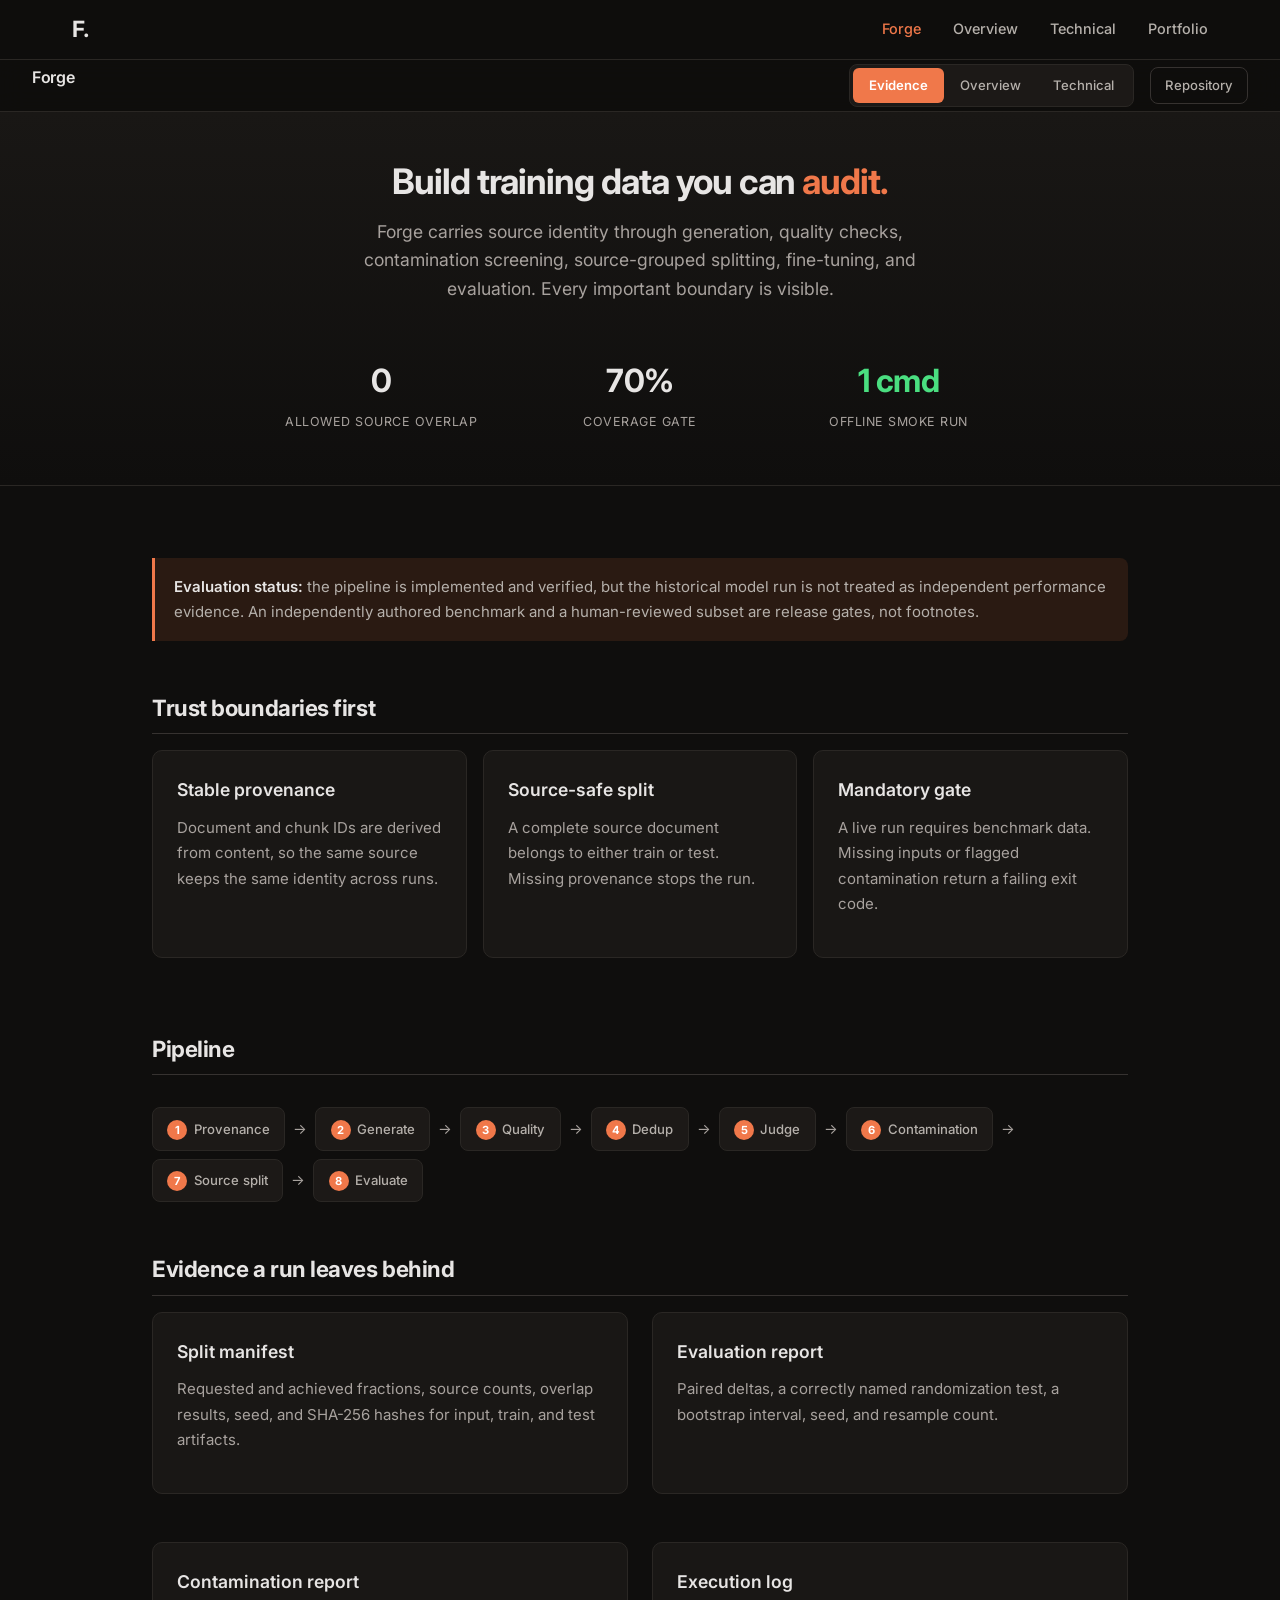
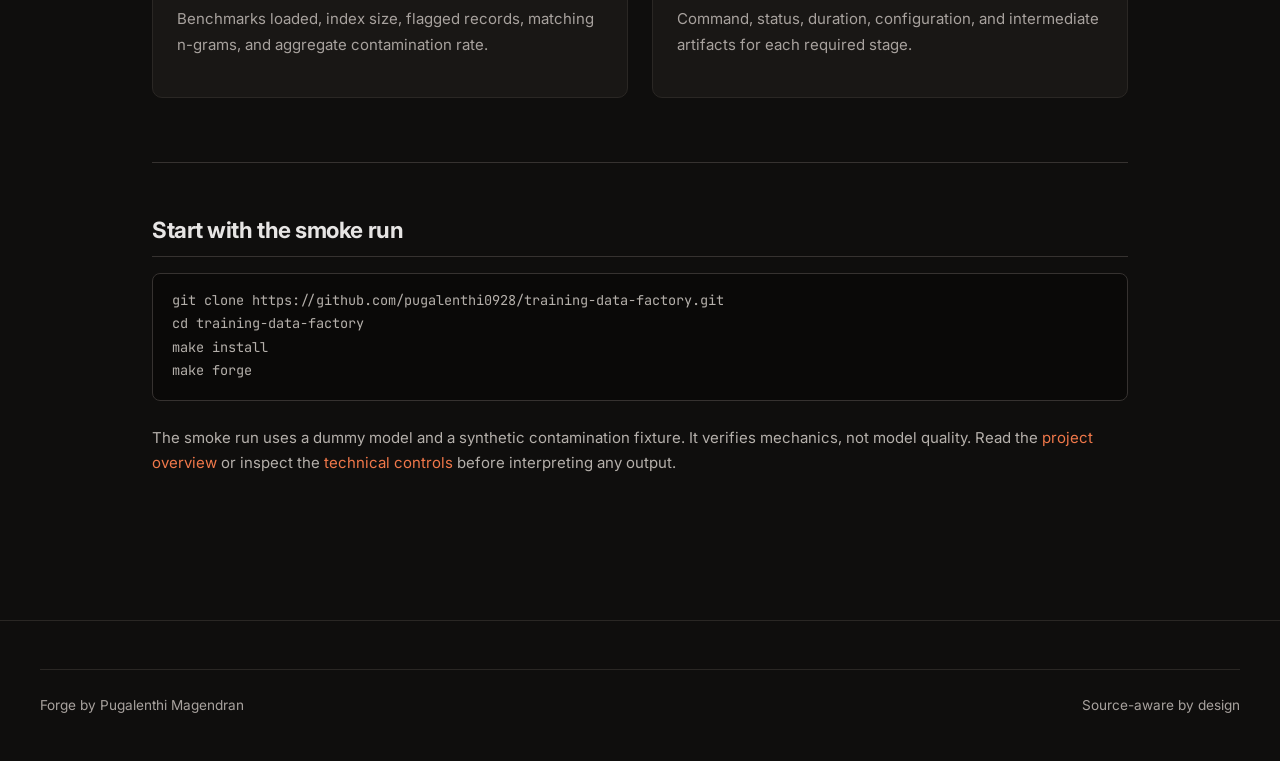
==== commit 50936c52: "Harden Forge provenance and evaluation boundaries" ====
--- a/docs/index.html
+++ b/docs/index.html
@@ -3,10 +3,10 @@
 <head>
   <meta charset="utf-8">
   <meta name="viewport" content="width=device-width, initial-scale=1">
-  <title>Forge — Training Data Engine | Pugalenthi Magendran</title>
-  <meta name="description" content="Generates training data from documents, scores with LLM-as-judge, detects contamination, fine-tunes locally, and proves improvement with statistical significance.">
-  <meta property="og:title" content="Forge — Training Data Engine">
-  <meta property="og:description" content="End-to-end training data pipeline: generate, evaluate, fine-tune, benchmark. 184 tests, +16.8% ROUGE-1 gain.">
+  <title>Forge | Auditable Training Data Systems</title>
+  <meta name="description" content="Forge is a source-aware training data pipeline with explicit provenance, contamination checks, safe splits, and inspectable evaluation artifacts.">
+  <meta property="og:title" content="Forge | Auditable Training Data Systems">
+  <meta property="og:description" content="Source-aware generation, quality controls, contamination gates, and honest evaluation boundaries.">
   <meta property="og:type" content="website">
   <link rel="preconnect" href="https://fonts.googleapis.com">
   <link rel="preconnect" href="https://fonts.gstatic.com" crossorigin>
@@ -14,478 +14,136 @@
   <link rel="stylesheet" href="style.css">
 </head>
 <body>
-
-  <!-- Cursor Effects -->
-  <div class="cursor-dot" aria-hidden="true"></div>
-  <div class="cursor-ring" aria-hidden="true"></div>
-
-  <!-- Grain Overlay -->
-  <div class="grain-overlay" aria-hidden="true"></div>
-
-  <!-- Mouse Glow -->
-  <div class="mouse-glow" aria-hidden="true"></div>
-
-  <!-- Back to Top -->
-  <button class="back-to-top" aria-label="Back to top">
-    <svg aria-hidden="true" viewBox="0 0 24 24" fill="none" stroke="currentColor" stroke-width="2" stroke-linecap="round" stroke-linejoin="round"><polyline points="18 15 12 9 6 15"></polyline></svg>
-  </button>
-
-  <!-- ========== NAV ========== -->
-  <nav class="nav" id="nav">
+  <nav class="nav">
     <div class="nav-inner">
-      <a href="https://pugalenthimagendran.com/" class="nav-logo">P.</a>
+      <a href="index.html" class="nav-logo">F.</a>
       <div class="nav-links">
-        <a href="https://pugalenthimagendran.com/projects/" class="active">Projects</a>
-        <a href="https://pugalenthimagendran.com/#about">About</a>
-        <a href="https://pugalenthimagendran.com/#experience">Experience</a>
-        <a href="https://pugalenthimagendran.com/blog/">Blog</a>
-        <a href="https://pugalenthimagendran.com/ai-atlas/">AI Atlas</a>
-        <a href="https://pugalenthimagendran.com/#contact">Contact</a>
+        <a href="index.html" class="active">Forge</a>
+        <a href="overview.html">Overview</a>
+        <a href="technical.html">Technical</a>
+        <a href="https://pugalenthi-magendran.pugalenthi2000.chatgpt.site/">Portfolio</a>
       </div>
-      <button class="nav-toggle" aria-label="Toggle menu" aria-expanded="false">
-        <span></span>
-        <span></span>
-      </button>
     </div>
   </nav>
 
-  <!-- Mobile Nav Overlay -->
-  <nav class="nav-mobile" id="nav-mobile" aria-label="Mobile navigation">
-    <a href="https://pugalenthimagendran.com/projects/">Projects</a>
-    <a href="https://pugalenthimagendran.com/#about">About</a>
-    <a href="https://pugalenthimagendran.com/#experience">Experience</a>
-    <a href="https://pugalenthimagendran.com/blog/">Blog</a>
-    <a href="https://pugalenthimagendran.com/ai-atlas/">AI Atlas</a>
-    <a href="https://pugalenthimagendran.com/#contact">Contact</a>
-  </nav>
-
-  <!-- ========== MODE BAR ========== -->
   <div class="mode-bar">
     <h1>Forge</h1>
     <div class="mode-bar-right">
       <div class="tab-group">
-        <a href="index.html" class="active">Demo</a>
+        <a href="index.html" class="active">Evidence</a>
         <a href="overview.html">Overview</a>
         <a href="technical.html">Technical</a>
       </div>
-      <a href="https://github.com/pugalenthi0928/training-data-factory" target="_blank" rel="noopener" class="mode-bar-github">
-        <svg viewBox="0 0 16 16" aria-hidden="true"><path d="M8 0C3.58 0 0 3.58 0 8c0 3.54 2.29 6.53 5.47 7.59.4.07.55-.17.55-.38 0-.19-.01-.82-.01-1.49-2.01.37-2.53-.49-2.69-.94-.09-.23-.48-.94-.82-1.13-.28-.15-.68-.52-.01-.53.63-.01 1.08.58 1.23.82.72 1.21 1.87.87 2.33.66.07-.52.28-.87.51-1.07-1.78-.2-3.64-.89-3.64-3.95 0-.87.31-1.59.82-2.15-.08-.2-.36-1.02.08-2.12 0 0 .67-.21 2.2.82.64-.18 1.32-.27 2-.27.68 0 1.36.09 2 .27 1.53-1.04 2.2-.82 2.2-.82.44 1.1.16 1.92.08 2.12.51.56.82 1.27.82 2.15 0 3.07-1.87 3.75-3.65 3.95.29.25.54.73.54 1.48 0 1.07-.01 1.93-.01 2.2 0 .21.15.46.55.38A8.013 8.013 0 0016 8c0-4.42-3.58-8-8-8z"/></svg>
-        GitHub
-      </a>
+      <a href="https://github.com/pugalenthi0928/training-data-factory" class="mode-bar-github">Repository</a>
     </div>
   </div>
 
   <main>
+    <section class="hero">
+      <h1>Build training data you can <em>audit.</em></h1>
+      <p class="subtitle">
+        Forge carries source identity through generation, quality checks, contamination screening,
+        source-grouped splitting, fine-tuning, and evaluation. Every important boundary is visible.
+      </p>
+      <div class="grid-3" style="max-width: 760px; margin: 0 auto;">
+        <div class="stat">
+          <span class="number">0</span>
+          <span class="label">Allowed source overlap</span>
+        </div>
+        <div class="stat">
+          <span class="number">70%</span>
+          <span class="label">Coverage gate</span>
+        </div>
+        <div class="stat">
+          <span class="number green">1 cmd</span>
+          <span class="label">Offline smoke run</span>
+        </div>
+      </div>
+    </section>
 
-  <!-- ========== HERO ========== -->
-  <section class="hero">
-    <h1>Training Data Engine That <em>Proves Its Own Worth</em></h1>
-    <p class="subtitle">
-      Forge generates training data from documents, evaluates it with rubric-based scoring,
-      detects benchmark contamination, fine-tunes a model locally, and measures improvement
-      with statistical significance. End to end, one command.
-    </p>
+    <div class="container wide">
+      <div class="callout">
+        <strong>Evaluation status:</strong> the pipeline is implemented and verified, but the historical
+        model run is not treated as independent performance evidence. An independently authored
+        benchmark and a human-reviewed subset are release gates, not footnotes.
+      </div>
 
-    <div class="grid-3" style="max-width: 640px; margin: 0 auto;">
-      <div class="stat">
-        <span class="number">200</span>
-        <span class="label">Examples generated</span>
+      <h2>Trust boundaries first</h2>
+      <div class="grid-3">
+        <div class="card">
+          <h3>Stable provenance</h3>
+          <p>Document and chunk IDs are derived from content, so the same source keeps the same identity across runs.</p>
+        </div>
+        <div class="card">
+          <h3>Source-safe split</h3>
+          <p>A complete source document belongs to either train or test. Missing provenance stops the run.</p>
+        </div>
+        <div class="card">
+          <h3>Mandatory gate</h3>
+          <p>A live run requires benchmark data. Missing inputs or flagged contamination return a failing exit code.</p>
+        </div>
       </div>
-      <div class="stat">
-        <span class="number">4.77</span>
-        <span class="label">Avg judge score</span>
+
+      <h2>Pipeline</h2>
+      <div class="pipeline">
+        <div class="step"><span class="num">1</span>Provenance</div>
+        <span class="arrow">&#8594;</span>
+        <div class="step"><span class="num">2</span>Generate</div>
+        <span class="arrow">&#8594;</span>
+        <div class="step"><span class="num">3</span>Quality</div>
+        <span class="arrow">&#8594;</span>
+        <div class="step"><span class="num">4</span>Dedup</div>
+        <span class="arrow">&#8594;</span>
+        <div class="step"><span class="num">5</span>Judge</div>
+        <span class="arrow">&#8594;</span>
+        <div class="step"><span class="num">6</span>Contamination</div>
+        <span class="arrow">&#8594;</span>
+        <div class="step"><span class="num">7</span>Source split</div>
+        <span class="arrow">&#8594;</span>
+        <div class="step"><span class="num">8</span>Evaluate</div>
       </div>
-      <div class="stat">
-        <span class="number green">+16.8%</span>
-        <span class="label">ROUGE-1 gain</span>
+
+      <h2>Evidence a run leaves behind</h2>
+      <div class="grid-2">
+        <div class="card">
+          <h3>Split manifest</h3>
+          <p>Requested and achieved fractions, source counts, overlap results, seed, and SHA-256 hashes for input, train, and test artifacts.</p>
+        </div>
+        <div class="card">
+          <h3>Evaluation report</h3>
+          <p>Paired deltas, a correctly named randomization test, a bootstrap interval, seed, and resample count.</p>
+        </div>
+        <div class="card">
+          <h3>Contamination report</h3>
+          <p>Benchmarks loaded, index size, flagged records, matching n-grams, and aggregate contamination rate.</p>
+        </div>
+        <div class="card">
+          <h3>Execution log</h3>
+          <p>Command, status, duration, configuration, and intermediate artifacts for each required stage.</p>
+        </div>
       </div>
-    </div>
-  </section>
 
-  <!-- ========== CONTENT ========== -->
-  <div class="container wide">
-
-  <!-- Pipeline visualization -->
-  <h2>Pipeline</h2>
-  <div class="pipeline">
-    <div class="step"><span class="num">1</span>Generate</div>
-    <span class="arrow">&#8594;</span>
-    <div class="step"><span class="num">2</span>Quality</div>
-    <span class="arrow">&#8594;</span>
-    <div class="step"><span class="num">3</span>Dedup</div>
-    <span class="arrow">&#8594;</span>
-    <div class="step"><span class="num">4</span>Judge</div>
-    <span class="arrow">&#8594;</span>
-    <div class="step"><span class="num">5</span>Contamination</div>
-    <span class="arrow">&#8594;</span>
-    <div class="step"><span class="num">6</span>Difficulty</div>
-    <span class="arrow">&#8594;</span>
-    <div class="step"><span class="num">7</span>Split</div>
-    <span class="arrow">&#8594;</span>
-    <div class="step"><span class="num">8</span>Fine-tune</div>
-    <span class="arrow">&#8594;</span>
-    <div class="step"><span class="num">9</span>Benchmark</div>
-  </div>
-
-  <hr>
-
-  <!-- Key numbers -->
-  <h2>Results from a Real Run</h2>
-  <p>Pipeline executed on 3 technical ML documents (~7,500 words total). Generated 200 training
-    examples across 4 task types, evaluated every one, trained a 0.5B model locally, and
-    benchmarked the result.</p>
-
-  <div class="grid-3">
-    <div class="card stat">
-      <span class="number" style="color: var(--accent);">200</span>
-      <span class="label">Examples generated</span>
-    </div>
-    <div class="card stat">
-      <span class="number" style="color: var(--accent);">4.77</span>
-      <span class="label">Avg judge score (out of 5)</span>
-    </div>
-    <div class="card stat">
-      <span class="number green">+16.8%</span>
-      <span class="label">ROUGE-1 improvement</span>
-    </div>
-  </div>
-
-  <div class="grid-2" style="margin-top: 0.5rem;">
-    <div class="card stat">
-      <span class="number">0</span>
-      <span class="label">Duplicates found</span>
-    </div>
-    <div class="card stat">
-      <span class="number green">p = 0.0</span>
-      <span class="label">Statistical significance</span>
-    </div>
-  </div>
-
-  <hr>
-
-  <!-- Benchmark comparison -->
-  <h2>Base Model vs Fine-Tuned</h2>
-  <p>Qwen 2.5 0.5B, before and after LoRA fine-tuning on the generated data.
-    40 held-out test examples. Significance tested with paired bootstrap (1000 resamples).</p>
-
-  <div class="bar-chart">
-    <div class="bar-row">
-      <span class="bar-label">ROUGE-1</span>
-      <div class="bar-track">
-        <div class="bar-fill base" style="width: 41.8%;">0.418</div>
-      </div>
-      <span class="bar-delta"></span>
-    </div>
-    <div class="bar-row">
-      <span class="bar-label"></span>
-      <div class="bar-track">
-        <div class="bar-fill tuned" style="width: 58.6%;">0.586</div>
-      </div>
-      <span class="bar-delta">+16.8%</span>
-    </div>
-
-    <div class="bar-row" style="margin-top: 0.6rem;">
-      <span class="bar-label">ROUGE-2</span>
-      <div class="bar-track">
-        <div class="bar-fill base" style="width: 36.9%;">0.185</div>
-      </div>
-      <span class="bar-delta"></span>
-    </div>
-    <div class="bar-row">
-      <span class="bar-label"></span>
-      <div class="bar-track">
-        <div class="bar-fill tuned" style="width: 62.3%;">0.311</div>
-      </div>
-      <span class="bar-delta">+12.7%</span>
-    </div>
-
-    <div class="bar-row" style="margin-top: 0.6rem;">
-      <span class="bar-label">ROUGE-L</span>
-      <div class="bar-track">
-        <div class="bar-fill base" style="width: 38.5%;">0.289</div>
-      </div>
-      <span class="bar-delta"></span>
-    </div>
-    <div class="bar-row">
-      <span class="bar-label"></span>
-      <div class="bar-track">
-        <div class="bar-fill tuned" style="width: 55.6%;">0.417</div>
-      </div>
-      <span class="bar-delta">+12.9%</span>
-    </div>
-  </div>
-
-  <p style="font-size: 0.82rem; color: var(--text-tertiary);">
-    Gray = base model. Orange = fine-tuned. Green = improvement delta.
-  </p>
-
-  <hr>
-
-  <!-- Training dynamics -->
-  <h2>Training Dynamics</h2>
-  <div class="grid-2">
-    <div class="card">
-      <h3>Loss Curve</h3>
-      <table>
-        <tr><th>Iter</th><th>Train Loss</th><th>Event</th></tr>
-        <tr><td>1</td><td>-</td><td>Val loss: 2.345</td></tr>
-        <tr><td>5</td><td>1.922</td><td></td></tr>
-        <tr><td>20</td><td>1.245</td><td></td></tr>
-        <tr><td>40</td><td>0.783</td><td>Checkpoint saved</td></tr>
-        <tr><td>60</td><td>0.350</td><td></td></tr>
-        <tr><td>80</td><td>0.346</td><td>Checkpoint saved</td></tr>
-        <tr><td>100</td><td>0.176</td><td></td></tr>
-        <tr><td>120</td><td>0.144</td><td>Val loss: 0.730</td></tr>
-      </table>
-    </div>
-    <div class="card">
-      <h3>Configuration</h3>
-      <table>
-        <tr><td>Model</td><td>Qwen 2.5 0.5B Instruct</td></tr>
-        <tr><td>Method</td><td>LoRA (rank 8, 16 layers)</td></tr>
-        <tr><td>Trainable params</td><td>2.9M / 494M (0.59%)</td></tr>
-        <tr><td>Training time</td><td>5 minutes (Apple Silicon)</td></tr>
-        <tr><td>Peak memory</td><td>9.0 GB</td></tr>
-        <tr><td>Epochs</td><td>3</td></tr>
-        <tr><td>Batch size</td><td>4</td></tr>
-        <tr><td>Learning rate</td><td>1e-4</td></tr>
-      </table>
-    </div>
-  </div>
-
-  <hr>
-
-  <!-- Data quality breakdown -->
-  <h2>Data Quality Breakdown</h2>
-  <div class="grid-2">
-    <div class="card">
-      <h3>LLM-as-Judge Scores</h3>
-      <p>GPT-4.1-mini scored every example on 4 dimensions:
-        faithfulness, helpfulness, complexity, coherence.</p>
-      <table>
-        <tr><th>Rating</th><th>Count</th><th>Fraction</th></tr>
-        <tr><td>5 / 5</td><td>173</td><td>86%</td></tr>
-        <tr><td>4 / 5</td><td>27</td><td>14%</td></tr>
-        <tr><td>3 / 5 or below</td><td>0</td><td>0%</td></tr>
-      </table>
-    </div>
-    <div class="card">
-      <h3>Difficulty Distribution</h3>
-      <p>Heuristic calibration based on output length, vocabulary complexity,
-        and reasoning depth.</p>
-      <table>
-        <tr><th>Level</th><th>Count</th><th>Fraction</th></tr>
-        <tr><td>Easy</td><td>2</td><td>1%</td></tr>
-        <tr><td>Medium</td><td>76</td><td>38%</td></tr>
-        <tr><td>Hard</td><td>122</td><td>61%</td></tr>
-      </table>
-    </div>
-  </div>
-
-  <hr>
-
-  <!-- Sample examples -->
-  <h2>Sample Generated Examples</h2>
-  <p>Real examples from the pipeline output, unedited.</p>
-
-  <div class="example-tabs">
-    <button class="active" onclick="showTab('qa')">Q&A</button>
-    <button onclick="showTab('summary')">Summary</button>
-    <button onclick="showTab('instruction')">Instruction</button>
-    <button onclick="showTab('cot')">Chain of Thought</button>
-  </div>
-
-  <div id="tab-qa" class="example-panel active">
-    <div class="field-label">Input</div>
-    <div class="field-value">Read the following passage and generate ONE useful question and its answer.
-
-Passage: Common evaluation metrics include: Accuracy (fraction of correct predictions), Precision (fraction of positive predictions that are correct), Recall (fraction of actual positives correctly identified), and F1 Score (harmonic mean of precision and recall).</div>
-    <div class="field-label">Output</div>
-    <div class="field-value">Question: What are some common evaluation metrics used for classification tasks, and what do they measure?
-
-Answer: Common evaluation metrics for classification tasks include Accuracy, which measures the fraction of correct predictions; Precision, which measures the fraction of positive predictions that are correct; Recall, which measures the fraction of actual positives correctly identified; and F1 Score, which is the harmonic mean of precision and recall.</div>
-    <div class="meta">Judge score: 4.75 / 5 | Difficulty: medium</div>
-  </div>
-
-  <div id="tab-summary" class="example-panel">
-    <div class="field-label">Input</div>
-    <div class="field-value">Summarise the following text:
-
-The authors introduce FLAIR, a pre-trained vision-language model for universal retinal fundus image understanding. They compiled 38 open-access fundus imaging datasets, encompassing 101 target conditions and 288,307 images.</div>
-    <div class="field-label">Output</div>
-    <div class="field-value">The text discusses the challenges of applying vision-language models to medical imaging due to domain shifts and complex expert knowledge. To address this, the authors introduce FLAIR, a pre-trained vision-language model designed for comprehensive retinal fundus image analysis. They compiled 38 open-access fundus imaging datasets, encompassing 101 target conditions and 288,307 images. FLAIR incorporates expert domain knowledge through descriptive textual prompts during pre-training and zero-shot evaluation.</div>
-    <div class="meta">Judge score: 4.75 / 5 | Difficulty: medium</div>
-  </div>
-
-  <div id="tab-instruction" class="example-panel">
-    <div class="field-label">Input</div>
-    <div class="field-value">Based on the following passage, generate a realistic user instruction and then write the ideal response.
-
-Passage: Foundation models are large-scale machine learning models designed to be adaptable across a wide range of downstream tasks.</div>
-    <div class="field-label">Output</div>
-    <div class="field-value">INSTRUCTION: Can you explain what foundation models are and why they are important in fields like computer vision and natural language processing?
-
-RESPONSE: Foundation models are large-scale machine learning models that are designed to be adaptable across a wide range of downstream tasks. Unlike models trained for a specific purpose, foundation models serve as a versatile base that can be fine-tuned or adapted to various applications.</div>
-    <div class="meta">Judge score: 4.75 / 5 | Difficulty: hard</div>
-  </div>
-
-  <div id="tab-cot" class="example-panel">
-    <div class="field-label">Input</div>
-    <div class="field-value">Based on the following passage, create a question that requires multi-step reasoning to answer. Then provide a detailed chain-of-thought answer.
-
-Passage: The Chinchilla scaling laws suggest that a model with N parameters should be trained on approximately 20N tokens for optimal compute efficiency.</div>
-    <div class="field-label">Output</div>
-    <div class="field-value">QUESTION: If a Transformer model has 5 billion parameters, how many training tokens should it be trained on for optimal compute efficiency, and why does this approach differ from previous practices?
-
-REASONING:
-Step 1: Identify the relationship. The passage states a model with N parameters should be trained on approximately 20N tokens.
-Step 2: Calculate. For N = 5 billion: 20 x 5 billion = 100 billion tokens.
-Step 3: Compare to previous practice. Earlier approaches trained increasingly large models on fixed datasets, rather than scaling data proportionally.
-
-ANSWER: 100 billion tokens, because the Chinchilla laws show model size and training data should scale together.</div>
-    <div class="meta">Judge score: 5.0 / 5 | Difficulty: hard</div>
-  </div>
-
-  <hr>
-
-  <!-- Pipeline timing -->
-  <h2>Pipeline Timing</h2>
-  <table>
-    <tr><th>Step</th><th>Time</th><th>Notes</th></tr>
-    <tr><td>Generate (GPT-4.1-mini)</td><td>9 min 31 sec</td><td>200 examples, 4 task types, 162 chunks</td></tr>
-    <tr><td>Quality scoring</td><td>0.6 sec</td><td>Heuristic flags (no API calls)</td></tr>
-    <tr><td>Deduplication</td><td>0.4 sec</td><td>Hash-based, zero duplicates</td></tr>
-    <tr><td>LLM-as-Judge</td><td>17 min 5 sec</td><td>200 examples x 4 scoring dimensions</td></tr>
-    <tr><td>Difficulty calibration</td><td>0.6 sec</td><td>Heuristic (no API calls)</td></tr>
-    <tr><td>Train/test split</td><td>0.3 sec</td><td>80/20 stratified by task type</td></tr>
-    <tr><td>LoRA fine-tuning</td><td>5 min 0 sec</td><td>120 iterations, Qwen 2.5 0.5B, Apple Silicon</td></tr>
-    <tr><td>Benchmark</td><td>2 min 25 sec</td><td>40 test examples, base + fine-tuned inference</td></tr>
-    <tr><td><strong>Total</strong></td><td><strong>~35 min</strong></td><td>Cost: ~$5</td></tr>
-  </table>
-
-  <hr>
-
-  <!-- Quick start -->
-  <h2>Try It</h2>
-  <pre><code>git clone https://github.com/pugalenthi0928/training-data-factory.git
+      <hr>
+      <h2>Start with the smoke run</h2>
+      <pre><code>git clone https://github.com/pugalenthi0928/training-data-factory.git
 cd training-data-factory
 make install
-
-# Dry run (no API key needed)
-make forge
-
-# Full pipeline
-export OPENAI_API_KEY=sk-...
-make forge-live</code></pre>
-
-  <p style="margin-top: 2rem; font-size: 0.9rem; color: var(--text-tertiary);">
-    Read the <a href="overview.html">overview</a> for a plain-English explanation, or
-    the <a href="technical.html">technical deep-dive</a> for implementation details.
-  </p>
-
-  </div>
-
-  <div class="gradient-divider"></div>
-
+make forge</code></pre>
+      <p>
+        The smoke run uses a dummy model and a synthetic contamination fixture. It verifies mechanics,
+        not model quality. Read the <a href="overview.html">project overview</a> or inspect the
+        <a href="technical.html">technical controls</a> before interpreting any output.
+      </p>
+    </div>
   </main>
 
-  <!-- ========== FOOTER ========== -->
   <footer class="footer">
-    <div class="container" style="max-width: 1200px;">
-      <div class="footer-top">
-        <div class="footer-brand">
-          <a href="https://pugalenthimagendran.com/" class="footer-logo">P.</a>
-          <p class="footer-tagline">Building intelligent systems.</p>
-        </div>
-        <nav class="footer-nav">
-          <a href="https://pugalenthimagendran.com/projects/">Projects</a>
-          <a href="https://pugalenthimagendran.com/#about">About</a>
-          <a href="https://pugalenthimagendran.com/#experience">Experience</a>
-          <a href="https://pugalenthimagendran.com/blog/">Blog</a>
-          <a href="https://pugalenthimagendran.com/ai-atlas/">AI Atlas</a>
-          <a href="https://pugalenthimagendran.com/#contact">Contact</a>
-        </nav>
-      </div>
+    <div class="container">
       <div class="footer-bottom">
-        <span class="footer-copyright">&copy; 2026 Pugalenthi Magendran</span>
-        <span class="footer-credit">Built with <span>vanilla HTML, CSS & JS</span></span>
+        <span>Forge by Pugalenthi Magendran</span>
+        <span>Source-aware by design</span>
       </div>
     </div>
   </footer>
-
-<script>
-// Tab switching
-function showTab(name) {
-  document.querySelectorAll('.example-panel').forEach(function(el) {
-    el.classList.remove('active');
-  });
-  document.querySelectorAll('.example-tabs button').forEach(function(el) {
-    el.classList.remove('active');
-  });
-  document.getElementById('tab-' + name).classList.add('active');
-  event.target.classList.add('active');
-}
-
-// Mobile nav toggle
-(function() {
-  var toggle = document.querySelector('.nav-toggle');
-  var mobile = document.getElementById('nav-mobile');
-  if (!toggle || !mobile) return;
-  toggle.addEventListener('click', function() {
-    var open = mobile.classList.toggle('open');
-    toggle.setAttribute('aria-expanded', open);
-  });
-  mobile.querySelectorAll('a').forEach(function(a) {
-    a.addEventListener('click', function() {
-      mobile.classList.remove('open');
-      toggle.setAttribute('aria-expanded', 'false');
-    });
-  });
-})();
-
-// Cursor effects
-(function() {
-  var dot = document.querySelector('.cursor-dot');
-  var ring = document.querySelector('.cursor-ring');
-  if (!dot || !ring || window.matchMedia('(pointer: coarse)').matches) {
-    if (dot) dot.style.display = 'none';
-    if (ring) ring.style.display = 'none';
-    return;
-  }
-  var mx = 0, my = 0, rx = 0, ry = 0;
-  document.addEventListener('mousemove', function(e) {
-    mx = e.clientX; my = e.clientY;
-    dot.style.left = mx + 'px'; dot.style.top = my + 'px';
-  });
-  (function animate() {
-    rx += (mx - rx) * 0.15; ry += (my - ry) * 0.15;
-    ring.style.left = rx + 'px'; ring.style.top = ry + 'px';
-    requestAnimationFrame(animate);
-  })();
-})();
-
-// Mouse glow
-(function() {
-  var glow = document.querySelector('.mouse-glow');
-  if (!glow || window.matchMedia('(pointer: coarse)').matches) return;
-  document.addEventListener('mousemove', function(e) {
-    glow.style.left = e.clientX + 'px';
-    glow.style.top = e.clientY + 'px';
-  });
-})();
-
-// Back to top
-(function() {
-  var btn = document.querySelector('.back-to-top');
-  if (!btn) return;
-  window.addEventListener('scroll', function() {
-    btn.classList.toggle('visible', window.scrollY > 400);
-  });
-  btn.addEventListener('click', function() {
-    window.scrollTo({ top: 0, behavior: 'smooth' });
-  });
-})();
-</script>
-
 </body>
 </html>
--- a/docs/style.css
+++ b/docs/style.css
@@ -1,12 +1,12 @@
 /* ============================================
-   Forge Docs — Portfolio-Aligned Dark Theme
+   Forge Docs - Portfolio-Aligned Dark Theme
    ============================================ */
 
 /* --- Reset & Base --- */
 *, *::before, *::after { box-sizing: border-box; margin: 0; padding: 0; }
 
 :root {
-  /* Colors — mirrors portfolio design system */
+  /* Colors mirror the portfolio design system */
   --bg: #0F0E0D;
   --bg-alt: #191715;
   --surface: #1C1917;
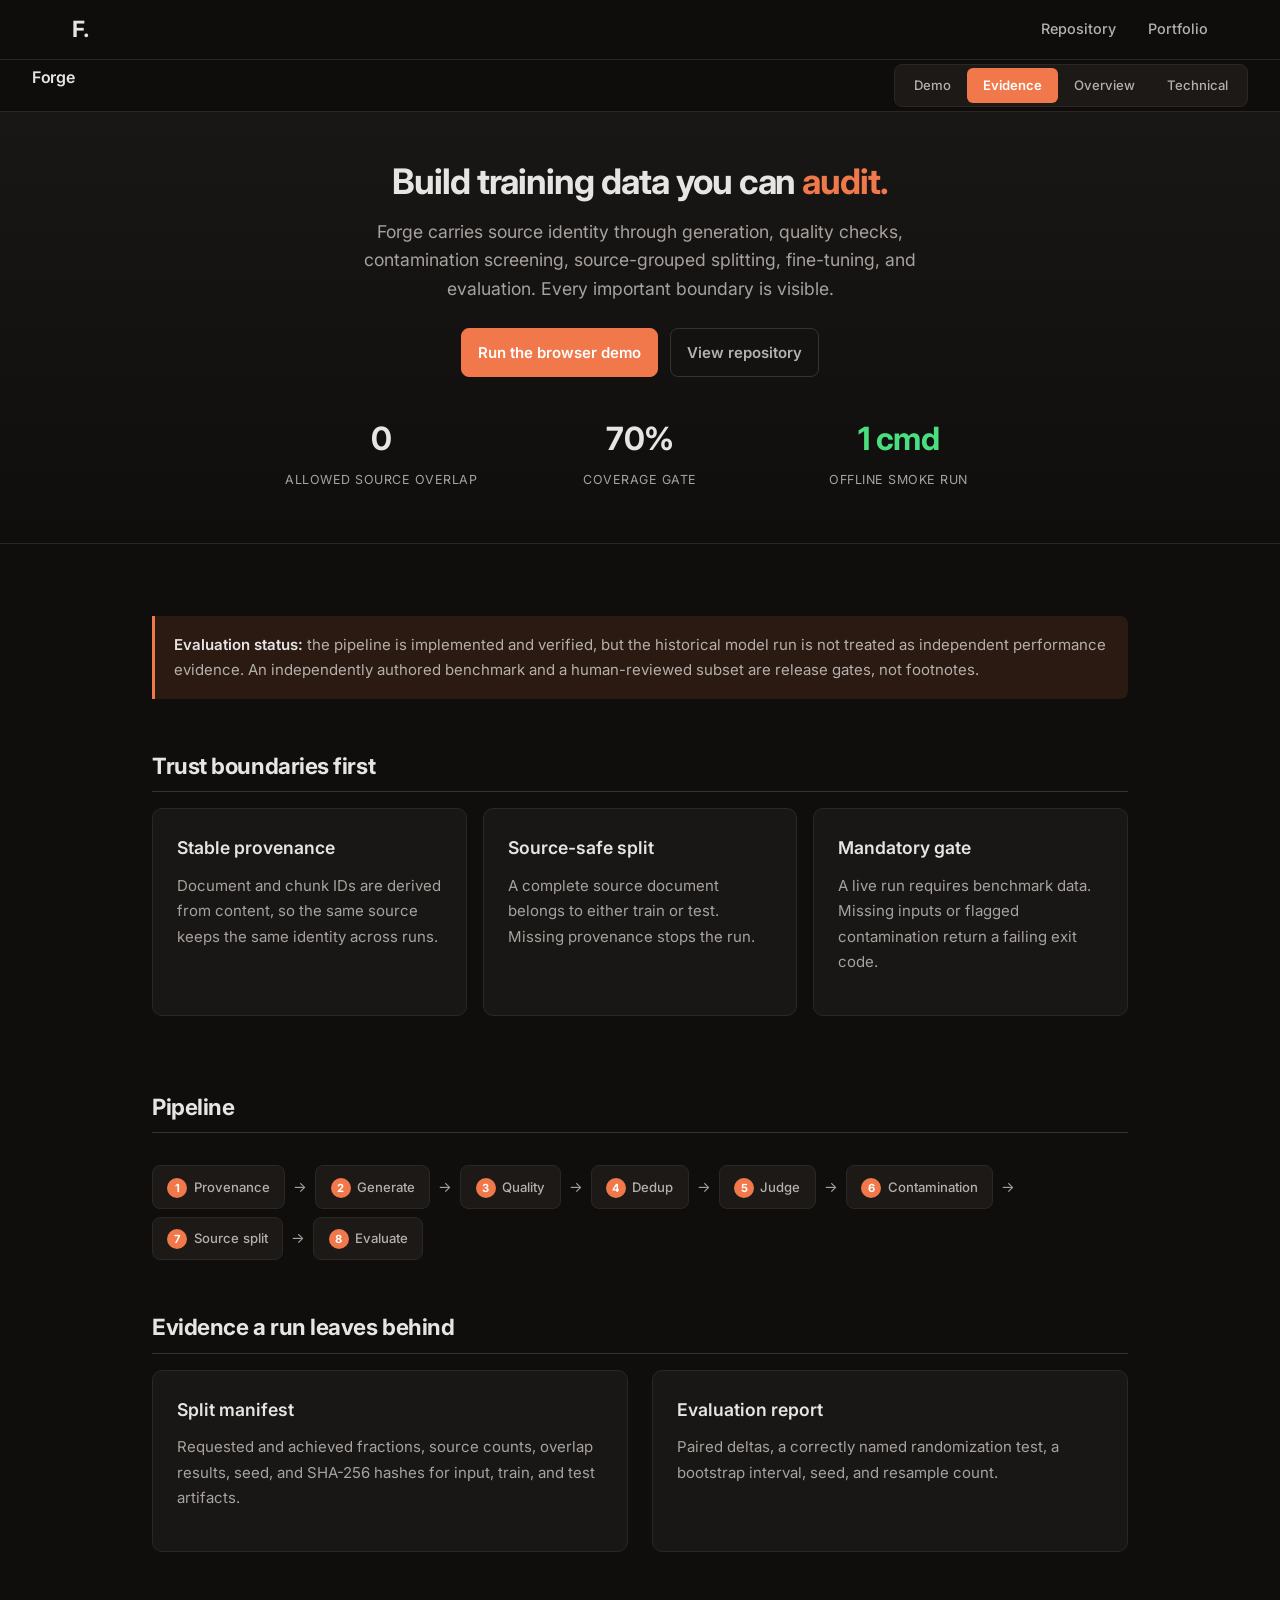
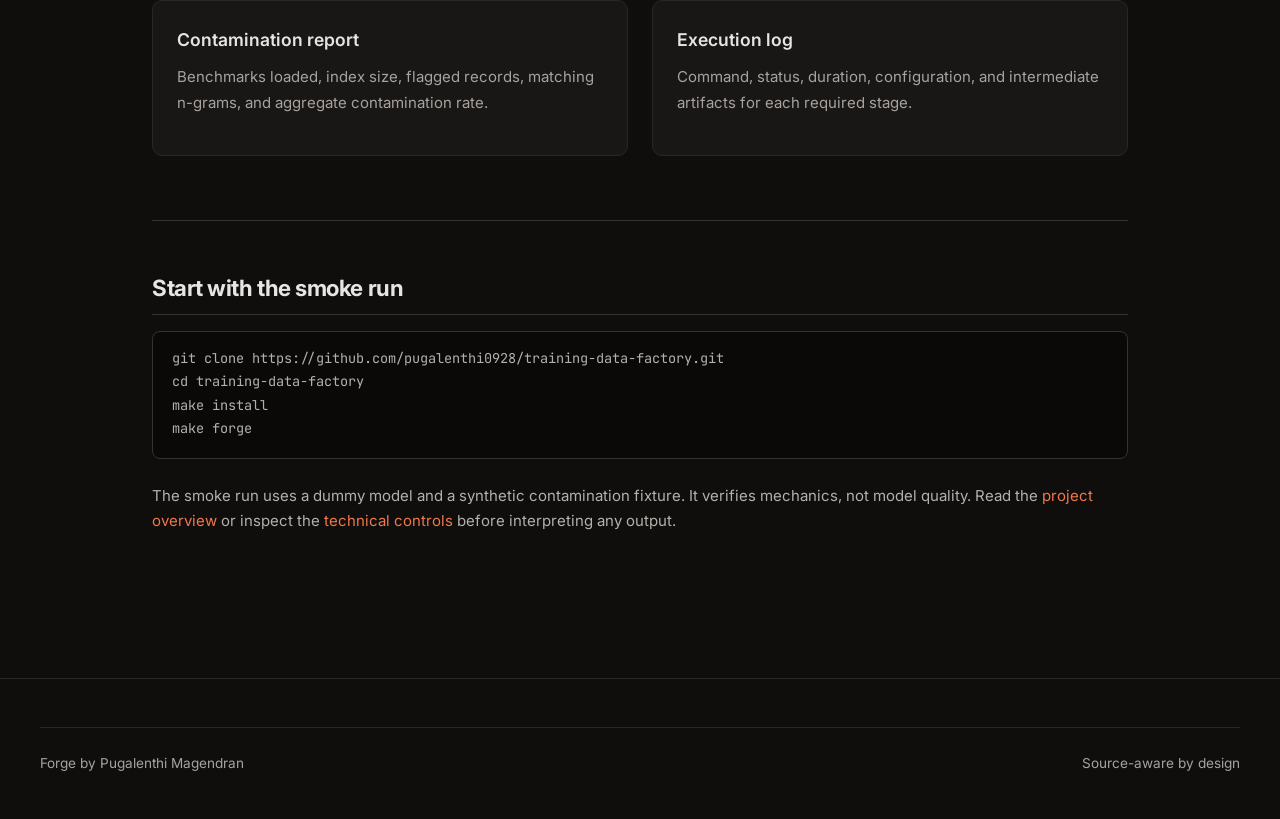
==== commit f8b91d84: "Add one-click Forge browser demo" ====
--- a/docs/index.html
+++ b/docs/index.html
@@ -18,9 +18,7 @@
     <div class="nav-inner">
       <a href="index.html" class="nav-logo">F.</a>
       <div class="nav-links">
-        <a href="index.html" class="active">Forge</a>
-        <a href="overview.html">Overview</a>
-        <a href="technical.html">Technical</a>
+        <a href="https://github.com/pugalenthi0928/training-data-factory">Repository</a>
         <a href="https://pugalenthi-magendran.pugalenthi2000.chatgpt.site/">Portfolio</a>
       </div>
     </div>
@@ -30,11 +28,11 @@
     <h1>Forge</h1>
     <div class="mode-bar-right">
       <div class="tab-group">
+        <a href="demo.html">Demo</a>
         <a href="index.html" class="active">Evidence</a>
         <a href="overview.html">Overview</a>
         <a href="technical.html">Technical</a>
       </div>
-      <a href="https://github.com/pugalenthi0928/training-data-factory" class="mode-bar-github">Repository</a>
     </div>
   </div>
 
@@ -45,6 +43,10 @@
         Forge carries source identity through generation, quality checks, contamination screening,
         source-grouped splitting, fine-tuning, and evaluation. Every important boundary is visible.
       </p>
+      <div class="hero-actions">
+        <a href="demo.html" class="button primary">Run the browser demo</a>
+        <a href="https://github.com/pugalenthi0928/training-data-factory" class="button secondary">View repository</a>
+      </div>
       <div class="grid-3" style="max-width: 760px; margin: 0 auto;">
         <div class="stat">
           <span class="number">0</span>
--- a/docs/style.css
+++ b/docs/style.css
@@ -576,6 +576,349 @@
   color: var(--text-secondary);
 }
 
+/* --- Browser Demo --- */
+.demo-hero {
+  padding-bottom: 2.5rem;
+}
+.eyebrow,
+.section-kicker {
+  display: inline-block;
+  color: var(--accent);
+  font-family: var(--font-mono);
+  font-size: 0.72rem;
+  font-weight: 500;
+  letter-spacing: 0.08em;
+  text-transform: uppercase;
+}
+.demo-disclosure {
+  max-width: 720px;
+  margin: 0 auto;
+  padding: 0.8rem 1rem;
+  border: 1px solid var(--border);
+  border-radius: 8px;
+  color: var(--text-tertiary);
+  background: rgba(10, 9, 8, 0.5);
+  font-size: 0.82rem;
+}
+.hero-actions {
+  display: flex;
+  align-items: center;
+  justify-content: center;
+  gap: 0.7rem;
+  margin: -0.4rem 0 1rem;
+}
+.hero-actions .button {
+  display: inline-flex;
+  align-items: center;
+  justify-content: center;
+  text-decoration: none;
+}
+.hero-actions .button:hover {
+  text-decoration: none;
+}
+.demo-container {
+  max-width: 1240px;
+  padding-top: 2rem;
+}
+.demo-toolbar {
+  display: flex;
+  align-items: flex-end;
+  justify-content: space-between;
+  gap: 1rem;
+  padding: 1rem;
+  margin-bottom: 1rem;
+  border: 1px solid var(--border-light);
+  border-radius: 10px;
+  background: var(--bg-alt);
+}
+.demo-toolbar label {
+  color: var(--text-secondary);
+  font-size: 0.78rem;
+  font-weight: 600;
+  letter-spacing: 0.03em;
+  text-transform: uppercase;
+}
+.demo-toolbar select {
+  display: block;
+  min-width: 240px;
+  margin-top: 0.35rem;
+}
+.demo-actions,
+.artifact-actions {
+  display: flex;
+  align-items: center;
+  gap: 0.6rem;
+}
+.button,
+.text-button,
+select {
+  font: inherit;
+}
+.button {
+  min-height: 42px;
+  padding: 0.65rem 1rem;
+  border: 1px solid var(--border);
+  border-radius: 8px;
+  cursor: pointer;
+  font-weight: 600;
+  transition: transform 0.15s, background 0.2s, border-color 0.2s;
+}
+.button:hover:not(:disabled) {
+  transform: translateY(-1px);
+}
+.button:disabled {
+  cursor: wait;
+  opacity: 0.65;
+}
+.button.primary {
+  color: #fff;
+  border-color: var(--accent);
+  background: var(--accent);
+}
+.button.primary:hover:not(:disabled) {
+  background: var(--accent-hover);
+}
+.button.secondary {
+  color: var(--text-secondary);
+  background: transparent;
+}
+.button.secondary:hover:not(:disabled) {
+  color: var(--text);
+  border-color: var(--text-tertiary);
+}
+.demo-shell {
+  display: grid;
+  grid-template-columns: minmax(0, 0.88fr) minmax(0, 1.12fr);
+  gap: 1rem;
+  align-items: start;
+}
+.demo-inputs,
+.demo-run {
+  padding: 1.4rem;
+  border: 1px solid var(--border-light);
+  border-radius: 10px;
+  background: var(--bg-alt);
+}
+.demo-inputs h2,
+.demo-run h2 {
+  margin-top: 0.25rem;
+}
+.source-field {
+  display: block;
+  margin-top: 1rem;
+}
+.source-field > span {
+  display: block;
+  margin-bottom: 0.35rem;
+  color: var(--text);
+  font-family: var(--font-mono);
+  font-size: 0.74rem;
+}
+.source-field textarea,
+.demo-toolbar select {
+  width: 100%;
+  border: 1px solid var(--border);
+  border-radius: 8px;
+  color: var(--text-secondary);
+  background: var(--code-bg);
+}
+.source-field textarea {
+  display: block;
+  padding: 0.8rem;
+  resize: vertical;
+  font: 0.78rem/1.55 var(--font-mono);
+}
+.source-field textarea:focus,
+.demo-toolbar select:focus,
+.button:focus-visible,
+.text-button:focus-visible,
+.artifact-tabs button:focus-visible {
+  outline: 2px solid var(--accent);
+  outline-offset: 2px;
+}
+.demo-toolbar select {
+  padding: 0.55rem 0.7rem;
+}
+.benchmark-field {
+  padding-top: 1rem;
+  border-top: 1px solid var(--border-light);
+}
+.stage-list {
+  display: grid;
+  gap: 0.6rem;
+  margin: 1.2rem 0 0;
+  list-style: none;
+}
+.stage-list li {
+  display: grid;
+  grid-template-columns: auto minmax(0, 1fr) auto;
+  align-items: center;
+  gap: 0.8rem;
+  min-height: 62px;
+  padding: 0.75rem;
+  border: 1px solid var(--border-light);
+  border-radius: 8px;
+  background: var(--bg);
+  transition: border-color 0.2s, background 0.2s;
+}
+.stage-number {
+  display: flex;
+  width: 28px;
+  height: 28px;
+  align-items: center;
+  justify-content: center;
+  border: 1px solid var(--border);
+  border-radius: 50%;
+  color: var(--text-tertiary);
+  font-size: 0.75rem;
+  font-weight: 600;
+}
+.stage-list strong,
+.stage-list small {
+  display: block;
+}
+.stage-list strong {
+  font-size: 0.88rem;
+}
+.stage-list small {
+  margin-top: 0.1rem;
+  color: var(--text-tertiary);
+  font-size: 0.74rem;
+}
+.stage-status {
+  color: var(--text-tertiary);
+  font-family: var(--font-mono);
+  font-size: 0.68rem;
+  text-transform: uppercase;
+}
+.stage-list li[data-state="running"] {
+  border-color: var(--accent);
+  background: var(--accent-light);
+}
+.stage-list li[data-state="running"] .stage-number {
+  border-color: var(--accent);
+  color: var(--accent);
+}
+.stage-list li[data-state="passed"] .stage-number {
+  border-color: var(--green);
+  color: var(--green);
+}
+.stage-list li[data-state="passed"] .stage-status {
+  color: var(--green);
+}
+.stage-list li[data-state="blocked"] {
+  border-color: var(--accent);
+  background: var(--accent-light);
+}
+.stage-list li[data-state="blocked"] .stage-status,
+.stage-list li[data-state="blocked"] .stage-number {
+  color: var(--accent);
+  border-color: var(--accent);
+}
+.stage-list li[data-state="skipped"] {
+  opacity: 0.55;
+}
+.run-error {
+  margin-top: 1rem;
+  padding: 0.8rem 1rem;
+  border-left: 3px solid var(--accent);
+  color: var(--text);
+  background: var(--accent-light);
+}
+.result-panel {
+  margin-top: 1rem;
+}
+.integrity-gate {
+  padding: 0.9rem 1rem;
+  border: 1px solid var(--border);
+  border-radius: 8px;
+  color: var(--text-secondary);
+  background: var(--bg);
+}
+.integrity-gate[data-status="passed"] {
+  border-color: rgba(74, 222, 128, 0.35);
+  background: var(--green-dim);
+}
+.integrity-gate[data-status="blocked"] {
+  border-color: rgba(240, 120, 74, 0.45);
+  background: var(--accent-light);
+}
+.result-metrics {
+  display: grid;
+  grid-template-columns: repeat(4, 1fr);
+  gap: 0.5rem;
+  margin: 0.8rem 0 1.5rem;
+}
+.result-metrics > div {
+  padding: 0.7rem;
+  border: 1px solid var(--border-light);
+  border-radius: 8px;
+  background: var(--bg);
+}
+.result-metrics strong,
+.result-metrics span {
+  display: block;
+}
+.result-metrics strong {
+  font-size: 1rem;
+}
+.result-metrics span {
+  color: var(--text-tertiary);
+  font-size: 0.65rem;
+  letter-spacing: 0.04em;
+  text-transform: uppercase;
+}
+.artifact-header {
+  display: flex;
+  align-items: flex-end;
+  justify-content: space-between;
+  gap: 1rem;
+  margin-bottom: 0.7rem;
+}
+.artifact-header h3 {
+  margin: 0.15rem 0 0;
+}
+.text-button,
+.artifact-tabs button {
+  border: 0;
+  cursor: pointer;
+}
+.text-button {
+  color: var(--accent);
+  background: transparent;
+  font-size: 0.72rem;
+}
+.text-button:disabled {
+  color: var(--text-tertiary);
+  cursor: default;
+}
+.artifact-tabs {
+  display: flex;
+  gap: 0.35rem;
+  overflow-x: auto;
+  padding-bottom: 0.45rem;
+}
+.artifact-tabs button {
+  flex: 0 0 auto;
+  padding: 0.45rem 0.6rem;
+  border: 1px solid var(--border-light);
+  border-radius: 6px;
+  color: var(--text-tertiary);
+  background: var(--surface);
+  font: 0.65rem var(--font-mono);
+}
+.artifact-tabs button.active {
+  color: var(--text);
+  border-color: var(--accent);
+}
+.artifact-code {
+  max-height: 380px;
+  margin-bottom: 0;
+}
+.artifact-code code {
+  font-size: 0.72rem;
+}
+
 /* --- File tree --- */
 .file-tree {
   font-family: var(--font-mono);
@@ -655,11 +998,11 @@
 
 /* --- Responsive --- */
 @media (max-width: 860px) {
-  .nav-links { display: none; }
-  .nav-toggle { display: flex; }
+  .nav-links { gap: 1rem; }
   .mode-bar { padding: 0 1rem; }
   .mode-bar h1 { font-size: 0.9rem; }
   .tab-group a { padding: 5px 10px; font-size: 0.78rem; }
+  .demo-shell { grid-template-columns: 1fr; }
 }
 
 @media (max-width: 768px) {
@@ -672,6 +1015,10 @@
   .bar-label { width: 80px; }
   .footer-top { flex-direction: column; gap: 1.5rem; }
   .footer-bottom { flex-direction: column; gap: 0.5rem; text-align: center; }
+  .demo-toolbar { align-items: stretch; flex-direction: column; }
+  .demo-toolbar select { min-width: 0; }
+  .demo-actions .button { flex: 1; }
+  .hero-actions { align-items: stretch; flex-direction: column; }
 }
 
 @media (max-width: 480px) {
@@ -682,10 +1029,19 @@
     gap: 0.5rem;
     align-items: flex-start;
   }
+  .mode-bar h1 { display: none; }
   .mode-bar-right { width: 100%; }
   .tab-group { width: 100%; }
-  .tab-group a { flex: 1; text-align: center; }
+  .tab-group a { flex: 1; padding: 5px 4px; font-size: 0.68rem; text-align: center; }
   .stat .number { font-size: 1.5rem; }
+  .nav-inner { padding: 0 1rem; }
+  .nav-links { gap: 0.75rem; }
+  .nav-links a { font-size: 0.78rem; }
+  .demo-inputs, .demo-run { padding: 1rem; }
+  .stage-list li { grid-template-columns: auto minmax(0, 1fr); }
+  .stage-status { grid-column: 2; }
+  .result-metrics { grid-template-columns: 1fr 1fr; }
+  .artifact-header { align-items: flex-start; flex-direction: column; }
 }
 
 /* --- Print --- */
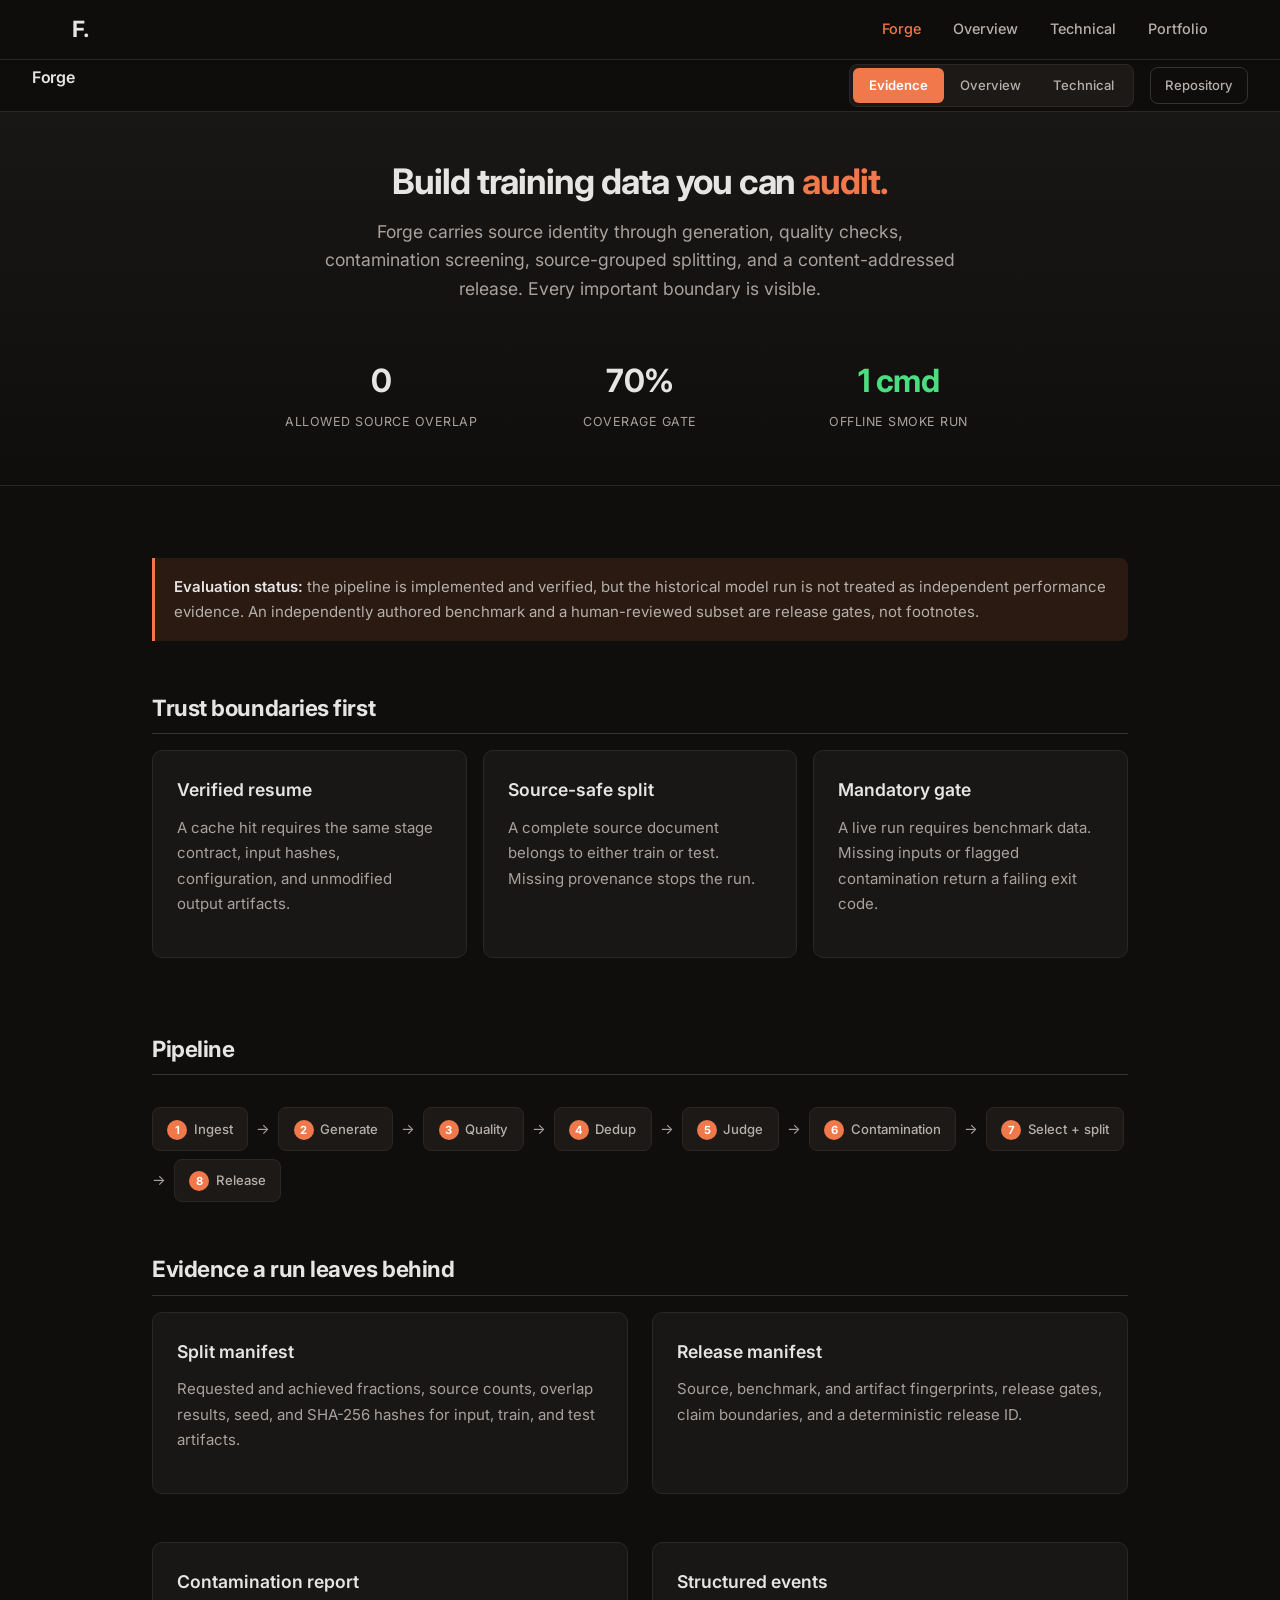
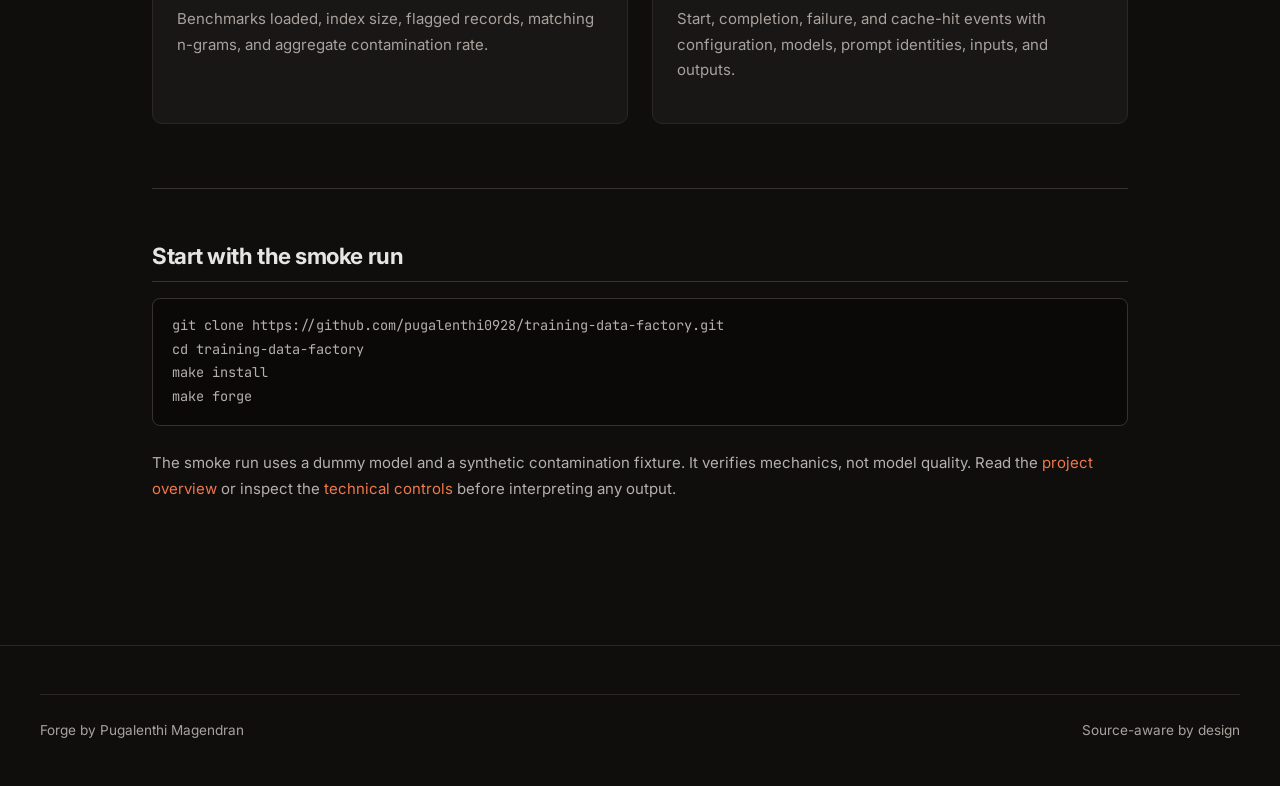
==== commit 2dc355e0: "Unify Forge's resumable pipeline core" ====
--- a/docs/index.html
+++ b/docs/index.html
@@ -18,7 +18,9 @@
     <div class="nav-inner">
       <a href="index.html" class="nav-logo">F.</a>
       <div class="nav-links">
-        <a href="https://github.com/pugalenthi0928/training-data-factory">Repository</a>
+        <a href="index.html" class="active">Forge</a>
+        <a href="overview.html">Overview</a>
+        <a href="technical.html">Technical</a>
         <a href="https://pugalenthi-magendran.pugalenthi2000.chatgpt.site/">Portfolio</a>
       </div>
     </div>
@@ -28,11 +30,11 @@
     <h1>Forge</h1>
     <div class="mode-bar-right">
       <div class="tab-group">
-        <a href="demo.html">Demo</a>
         <a href="index.html" class="active">Evidence</a>
         <a href="overview.html">Overview</a>
         <a href="technical.html">Technical</a>
       </div>
+      <a href="https://github.com/pugalenthi0928/training-data-factory" class="mode-bar-github">Repository</a>
     </div>
   </div>
 
@@ -41,12 +43,8 @@
       <h1>Build training data you can <em>audit.</em></h1>
       <p class="subtitle">
         Forge carries source identity through generation, quality checks, contamination screening,
-        source-grouped splitting, fine-tuning, and evaluation. Every important boundary is visible.
+        source-grouped splitting, and a content-addressed release. Every important boundary is visible.
       </p>
-      <div class="hero-actions">
-        <a href="demo.html" class="button primary">Run the browser demo</a>
-        <a href="https://github.com/pugalenthi0928/training-data-factory" class="button secondary">View repository</a>
-      </div>
       <div class="grid-3" style="max-width: 760px; margin: 0 auto;">
         <div class="stat">
           <span class="number">0</span>
@@ -73,8 +71,8 @@
       <h2>Trust boundaries first</h2>
       <div class="grid-3">
         <div class="card">
-          <h3>Stable provenance</h3>
-          <p>Document and chunk IDs are derived from content, so the same source keeps the same identity across runs.</p>
+          <h3>Verified resume</h3>
+          <p>A cache hit requires the same stage contract, input hashes, configuration, and unmodified output artifacts.</p>
         </div>
         <div class="card">
           <h3>Source-safe split</h3>
@@ -88,7 +86,7 @@
 
       <h2>Pipeline</h2>
       <div class="pipeline">
-        <div class="step"><span class="num">1</span>Provenance</div>
+        <div class="step"><span class="num">1</span>Ingest</div>
         <span class="arrow">&#8594;</span>
         <div class="step"><span class="num">2</span>Generate</div>
         <span class="arrow">&#8594;</span>
@@ -100,9 +98,9 @@
         <span class="arrow">&#8594;</span>
         <div class="step"><span class="num">6</span>Contamination</div>
         <span class="arrow">&#8594;</span>
-        <div class="step"><span class="num">7</span>Source split</div>
+        <div class="step"><span class="num">7</span>Select + split</div>
         <span class="arrow">&#8594;</span>
-        <div class="step"><span class="num">8</span>Evaluate</div>
+        <div class="step"><span class="num">8</span>Release</div>
       </div>
 
       <h2>Evidence a run leaves behind</h2>
@@ -112,16 +110,16 @@
           <p>Requested and achieved fractions, source counts, overlap results, seed, and SHA-256 hashes for input, train, and test artifacts.</p>
         </div>
         <div class="card">
-          <h3>Evaluation report</h3>
-          <p>Paired deltas, a correctly named randomization test, a bootstrap interval, seed, and resample count.</p>
+          <h3>Release manifest</h3>
+          <p>Source, benchmark, and artifact fingerprints, release gates, claim boundaries, and a deterministic release ID.</p>
         </div>
         <div class="card">
           <h3>Contamination report</h3>
           <p>Benchmarks loaded, index size, flagged records, matching n-grams, and aggregate contamination rate.</p>
         </div>
         <div class="card">
-          <h3>Execution log</h3>
-          <p>Command, status, duration, configuration, and intermediate artifacts for each required stage.</p>
+          <h3>Structured events</h3>
+          <p>Start, completion, failure, and cache-hit events with configuration, models, prompt identities, inputs, and outputs.</p>
         </div>
       </div>
 
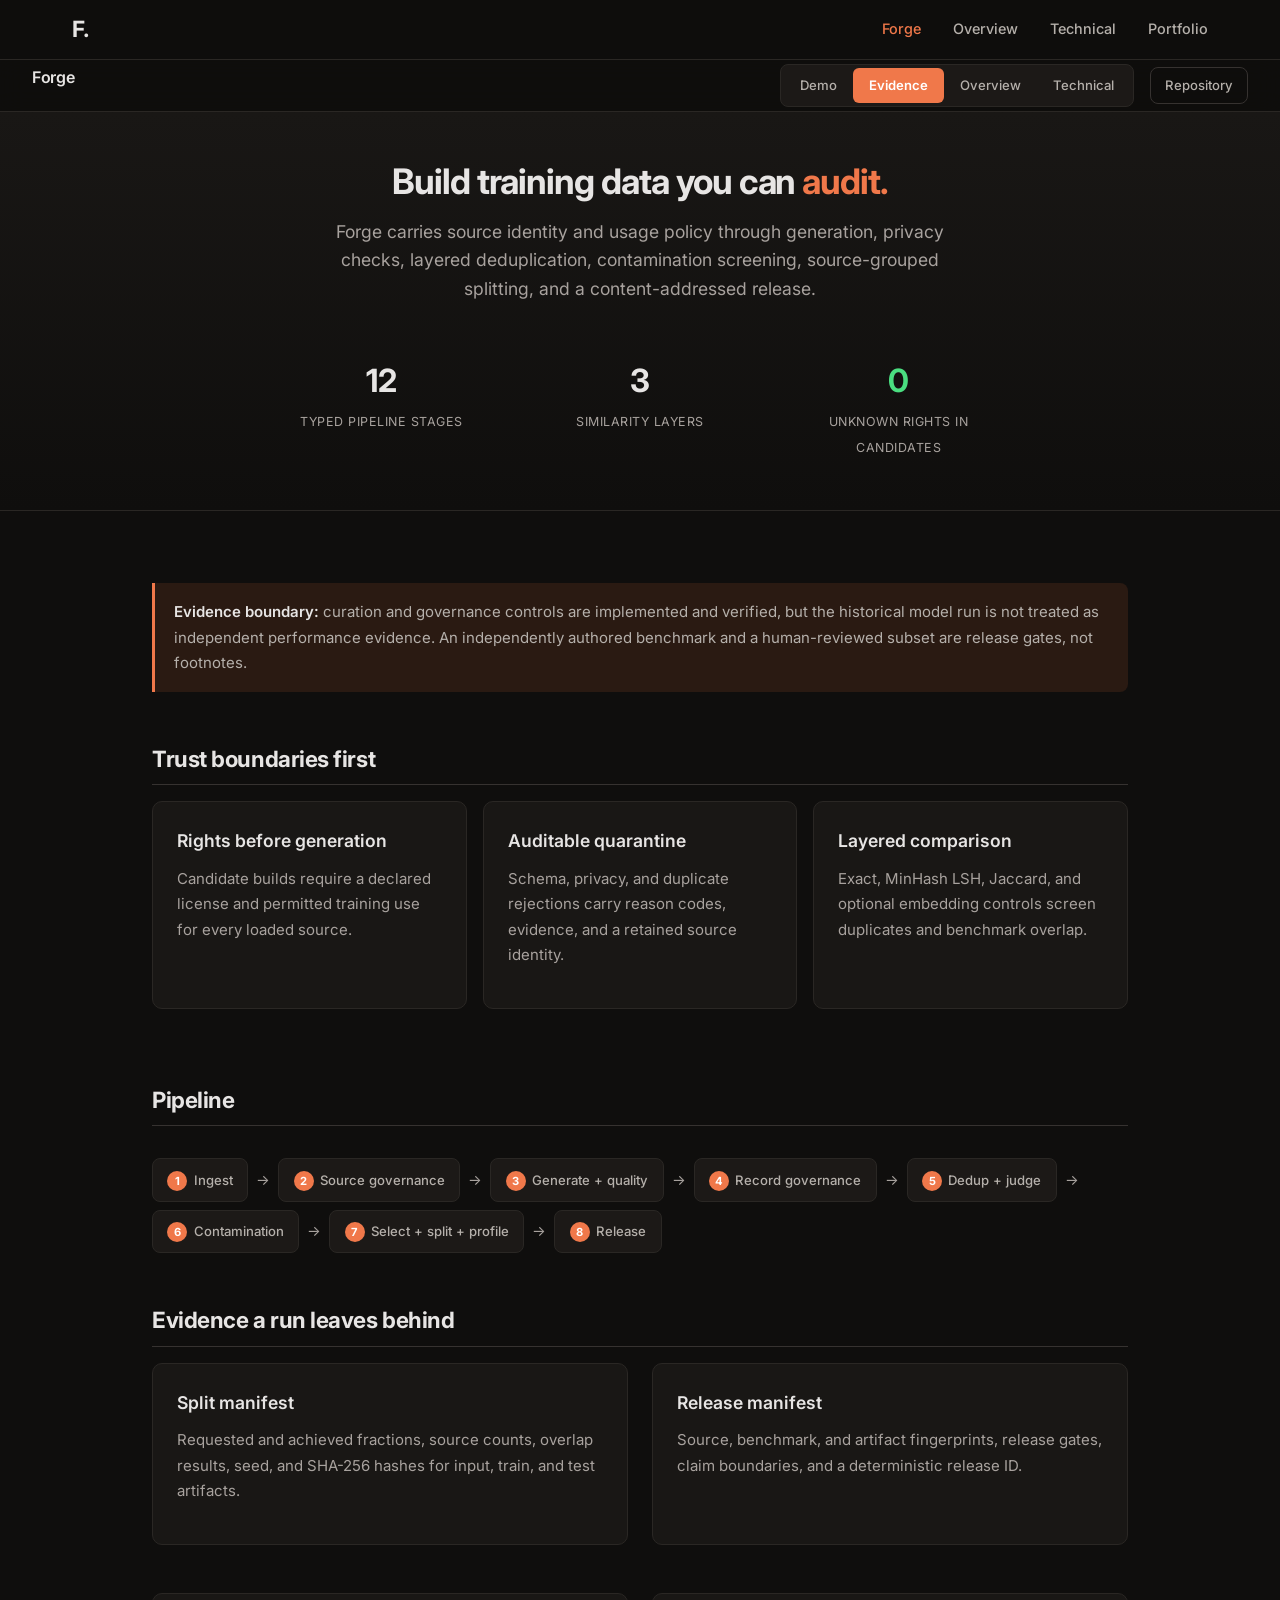
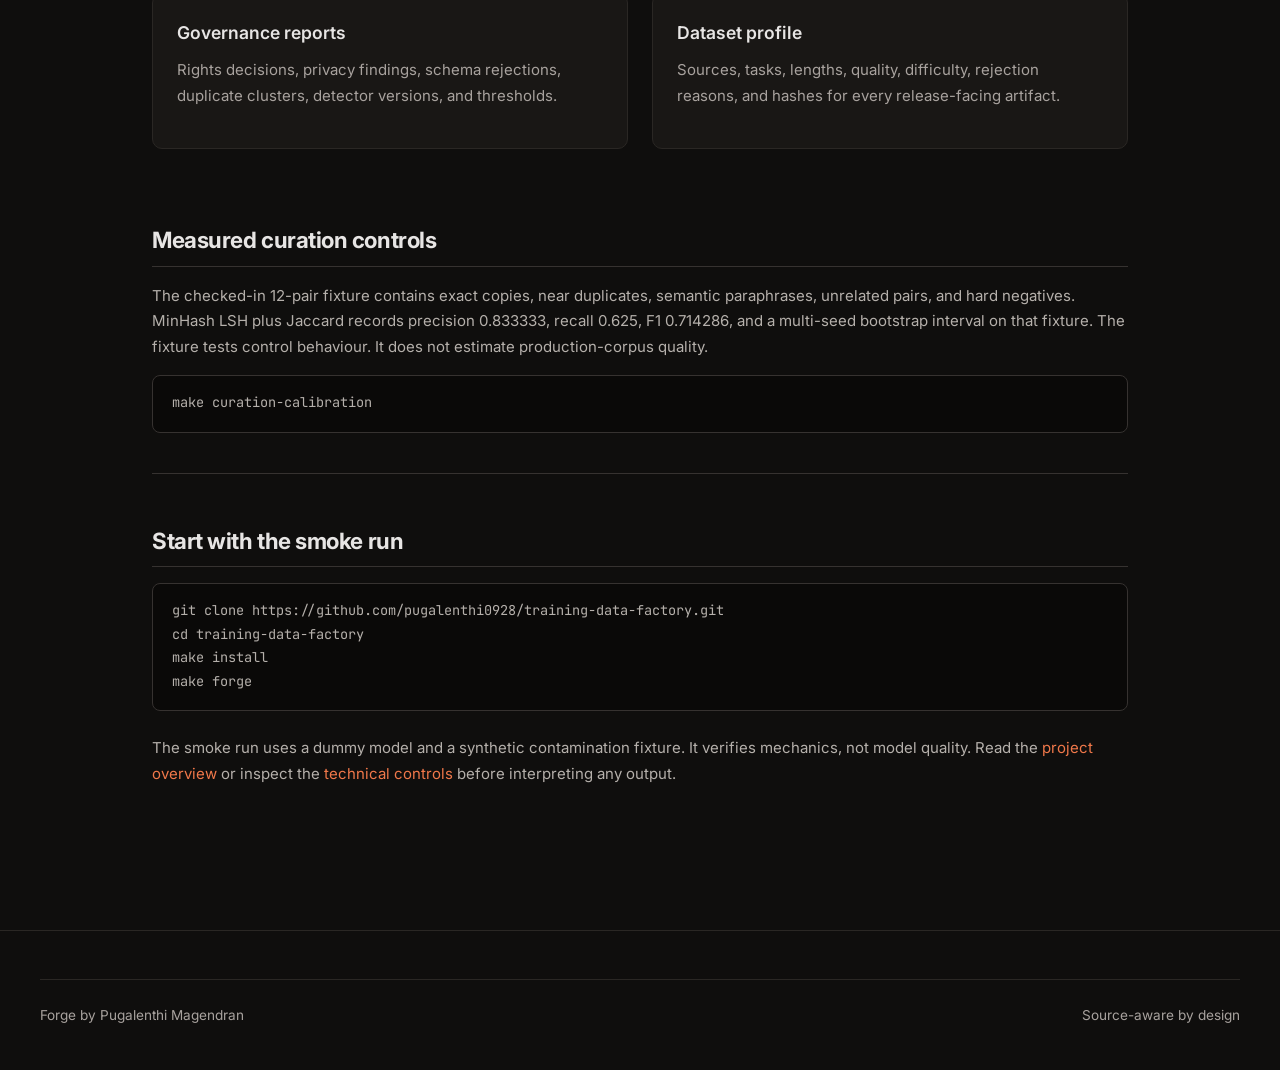
==== commit 5172d4c0: "Add Forge curation and governance gates" ====
--- a/docs/index.html
+++ b/docs/index.html
@@ -4,9 +4,9 @@
   <meta charset="utf-8">
   <meta name="viewport" content="width=device-width, initial-scale=1">
   <title>Forge | Auditable Training Data Systems</title>
-  <meta name="description" content="Forge is a source-aware training data pipeline with explicit provenance, contamination checks, safe splits, and inspectable evaluation artifacts.">
+  <meta name="description" content="Forge is a source-aware training data pipeline with rights, privacy, deduplication, contamination, split, and release evidence.">
   <meta property="og:title" content="Forge | Auditable Training Data Systems">
-  <meta property="og:description" content="Source-aware generation, quality controls, contamination gates, and honest evaluation boundaries.">
+  <meta property="og:description" content="Source-aware generation with governance, layered curation, contamination gates, and honest evaluation boundaries.">
   <meta property="og:type" content="website">
   <link rel="preconnect" href="https://fonts.googleapis.com">
   <link rel="preconnect" href="https://fonts.gstatic.com" crossorigin>
@@ -30,6 +30,7 @@
     <h1>Forge</h1>
     <div class="mode-bar-right">
       <div class="tab-group">
+        <a href="demo.html">Demo</a>
         <a href="index.html" class="active">Evidence</a>
         <a href="overview.html">Overview</a>
         <a href="technical.html">Technical</a>
@@ -42,28 +43,28 @@
     <section class="hero">
       <h1>Build training data you can <em>audit.</em></h1>
       <p class="subtitle">
-        Forge carries source identity through generation, quality checks, contamination screening,
-        source-grouped splitting, and a content-addressed release. Every important boundary is visible.
+        Forge carries source identity and usage policy through generation, privacy checks, layered
+        deduplication, contamination screening, source-grouped splitting, and a content-addressed release.
       </p>
       <div class="grid-3" style="max-width: 760px; margin: 0 auto;">
         <div class="stat">
-          <span class="number">0</span>
-          <span class="label">Allowed source overlap</span>
+          <span class="number">12</span>
+          <span class="label">Typed pipeline stages</span>
         </div>
         <div class="stat">
-          <span class="number">70%</span>
-          <span class="label">Coverage gate</span>
+          <span class="number">3</span>
+          <span class="label">Similarity layers</span>
         </div>
         <div class="stat">
-          <span class="number green">1 cmd</span>
-          <span class="label">Offline smoke run</span>
+          <span class="number green">0</span>
+          <span class="label">Unknown rights in candidates</span>
         </div>
       </div>
     </section>
 
     <div class="container wide">
       <div class="callout">
-        <strong>Evaluation status:</strong> the pipeline is implemented and verified, but the historical
+        <strong>Evidence boundary:</strong> curation and governance controls are implemented and verified, but the historical
         model run is not treated as independent performance evidence. An independently authored
         benchmark and a human-reviewed subset are release gates, not footnotes.
       </div>
@@ -71,16 +72,16 @@
       <h2>Trust boundaries first</h2>
       <div class="grid-3">
         <div class="card">
-          <h3>Verified resume</h3>
-          <p>A cache hit requires the same stage contract, input hashes, configuration, and unmodified output artifacts.</p>
+          <h3>Rights before generation</h3>
+          <p>Candidate builds require a declared license and permitted training use for every loaded source.</p>
         </div>
         <div class="card">
-          <h3>Source-safe split</h3>
-          <p>A complete source document belongs to either train or test. Missing provenance stops the run.</p>
+          <h3>Auditable quarantine</h3>
+          <p>Schema, privacy, and duplicate rejections carry reason codes, evidence, and a retained source identity.</p>
         </div>
         <div class="card">
-          <h3>Mandatory gate</h3>
-          <p>A live run requires benchmark data. Missing inputs or flagged contamination return a failing exit code.</p>
+          <h3>Layered comparison</h3>
+          <p>Exact, MinHash LSH, Jaccard, and optional embedding controls screen duplicates and benchmark overlap.</p>
         </div>
       </div>
 
@@ -88,17 +89,17 @@
       <div class="pipeline">
         <div class="step"><span class="num">1</span>Ingest</div>
         <span class="arrow">&#8594;</span>
-        <div class="step"><span class="num">2</span>Generate</div>
+        <div class="step"><span class="num">2</span>Source governance</div>
         <span class="arrow">&#8594;</span>
-        <div class="step"><span class="num">3</span>Quality</div>
+        <div class="step"><span class="num">3</span>Generate + quality</div>
         <span class="arrow">&#8594;</span>
-        <div class="step"><span class="num">4</span>Dedup</div>
+        <div class="step"><span class="num">4</span>Record governance</div>
         <span class="arrow">&#8594;</span>
-        <div class="step"><span class="num">5</span>Judge</div>
+        <div class="step"><span class="num">5</span>Dedup + judge</div>
         <span class="arrow">&#8594;</span>
         <div class="step"><span class="num">6</span>Contamination</div>
         <span class="arrow">&#8594;</span>
-        <div class="step"><span class="num">7</span>Select + split</div>
+        <div class="step"><span class="num">7</span>Select + split + profile</div>
         <span class="arrow">&#8594;</span>
         <div class="step"><span class="num">8</span>Release</div>
       </div>
@@ -114,14 +115,23 @@
           <p>Source, benchmark, and artifact fingerprints, release gates, claim boundaries, and a deterministic release ID.</p>
         </div>
         <div class="card">
-          <h3>Contamination report</h3>
-          <p>Benchmarks loaded, index size, flagged records, matching n-grams, and aggregate contamination rate.</p>
+          <h3>Governance reports</h3>
+          <p>Rights decisions, privacy findings, schema rejections, duplicate clusters, detector versions, and thresholds.</p>
         </div>
         <div class="card">
-          <h3>Structured events</h3>
-          <p>Start, completion, failure, and cache-hit events with configuration, models, prompt identities, inputs, and outputs.</p>
+          <h3>Dataset profile</h3>
+          <p>Sources, tasks, lengths, quality, difficulty, rejection reasons, and hashes for every release-facing artifact.</p>
         </div>
       </div>
+
+      <h2>Measured curation controls</h2>
+      <p>
+        The checked-in 12-pair fixture contains exact copies, near duplicates, semantic paraphrases,
+        unrelated pairs, and hard negatives. MinHash LSH plus Jaccard records precision 0.833333,
+        recall 0.625, F1 0.714286, and a multi-seed bootstrap interval on that fixture. The fixture
+        tests control behaviour. It does not estimate production-corpus quality.
+      </p>
+      <pre><code>make curation-calibration</code></pre>
 
       <hr>
       <h2>Start with the smoke run</h2>
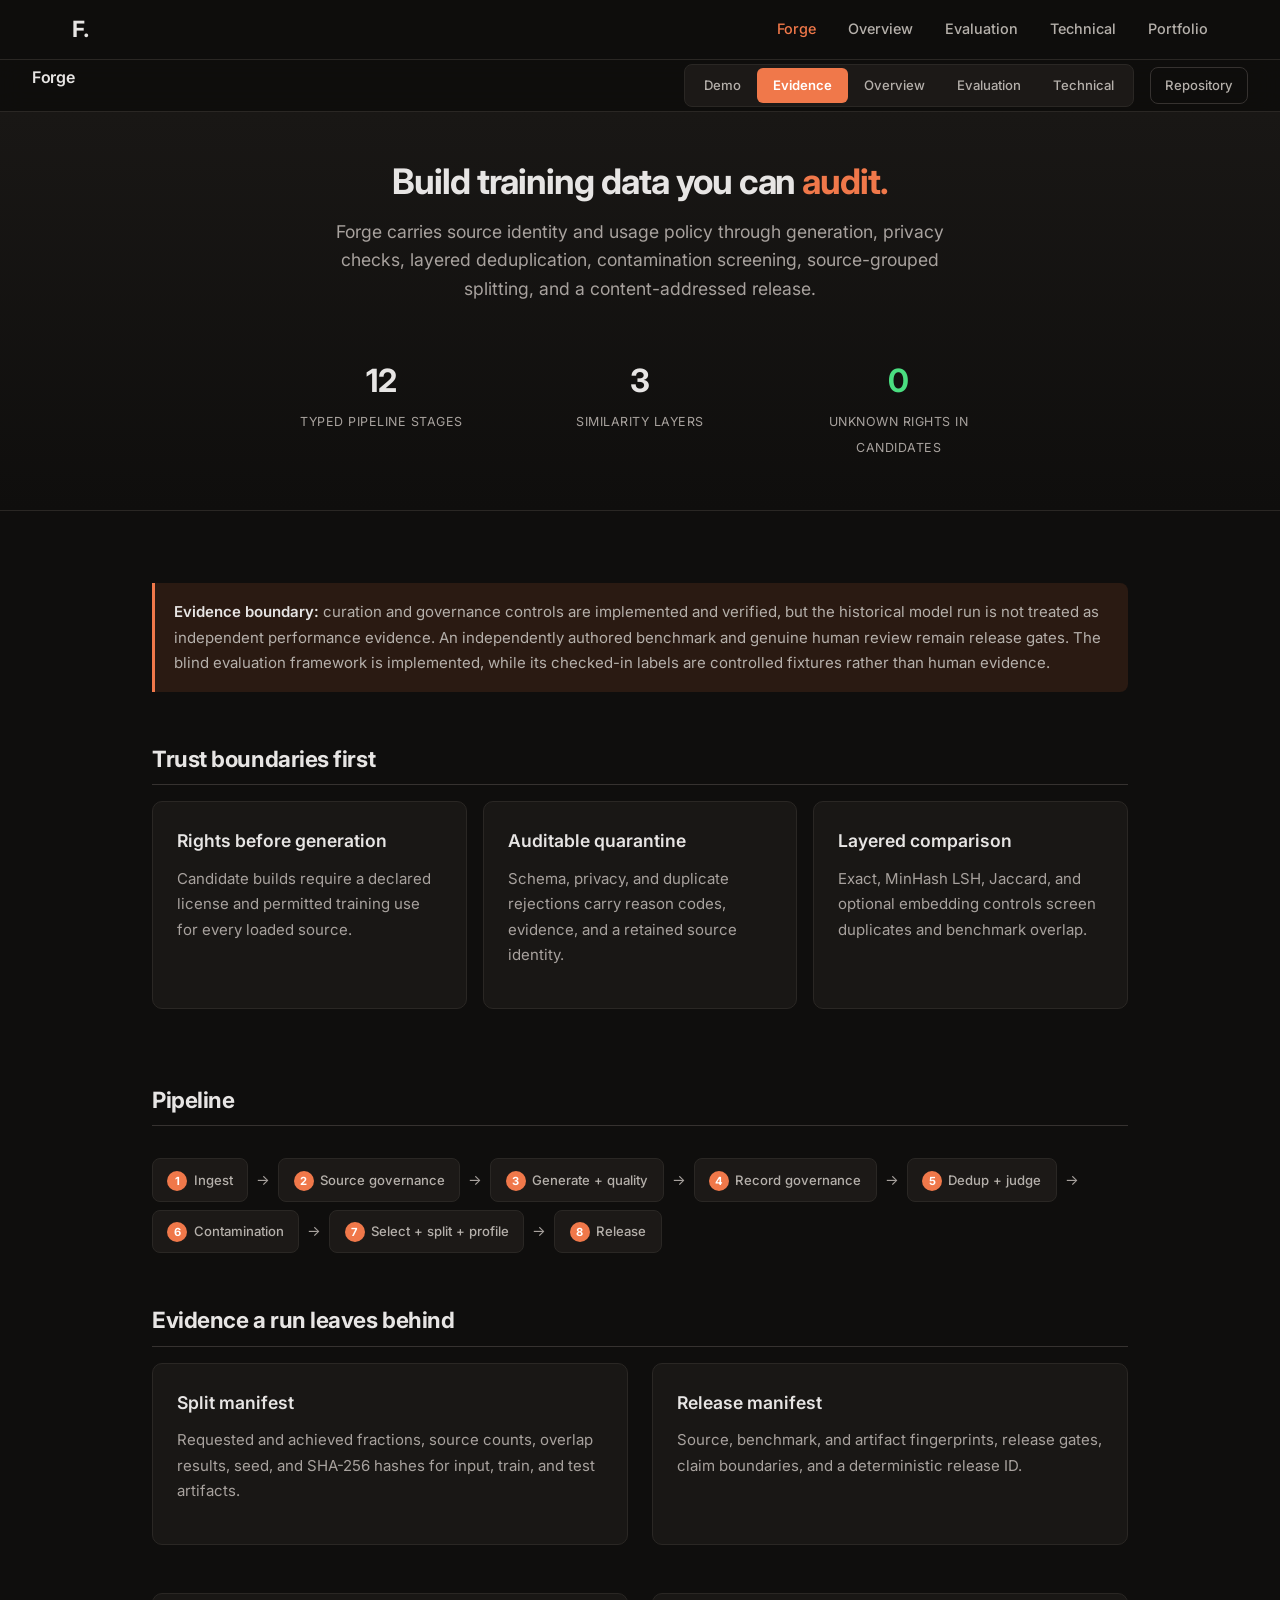
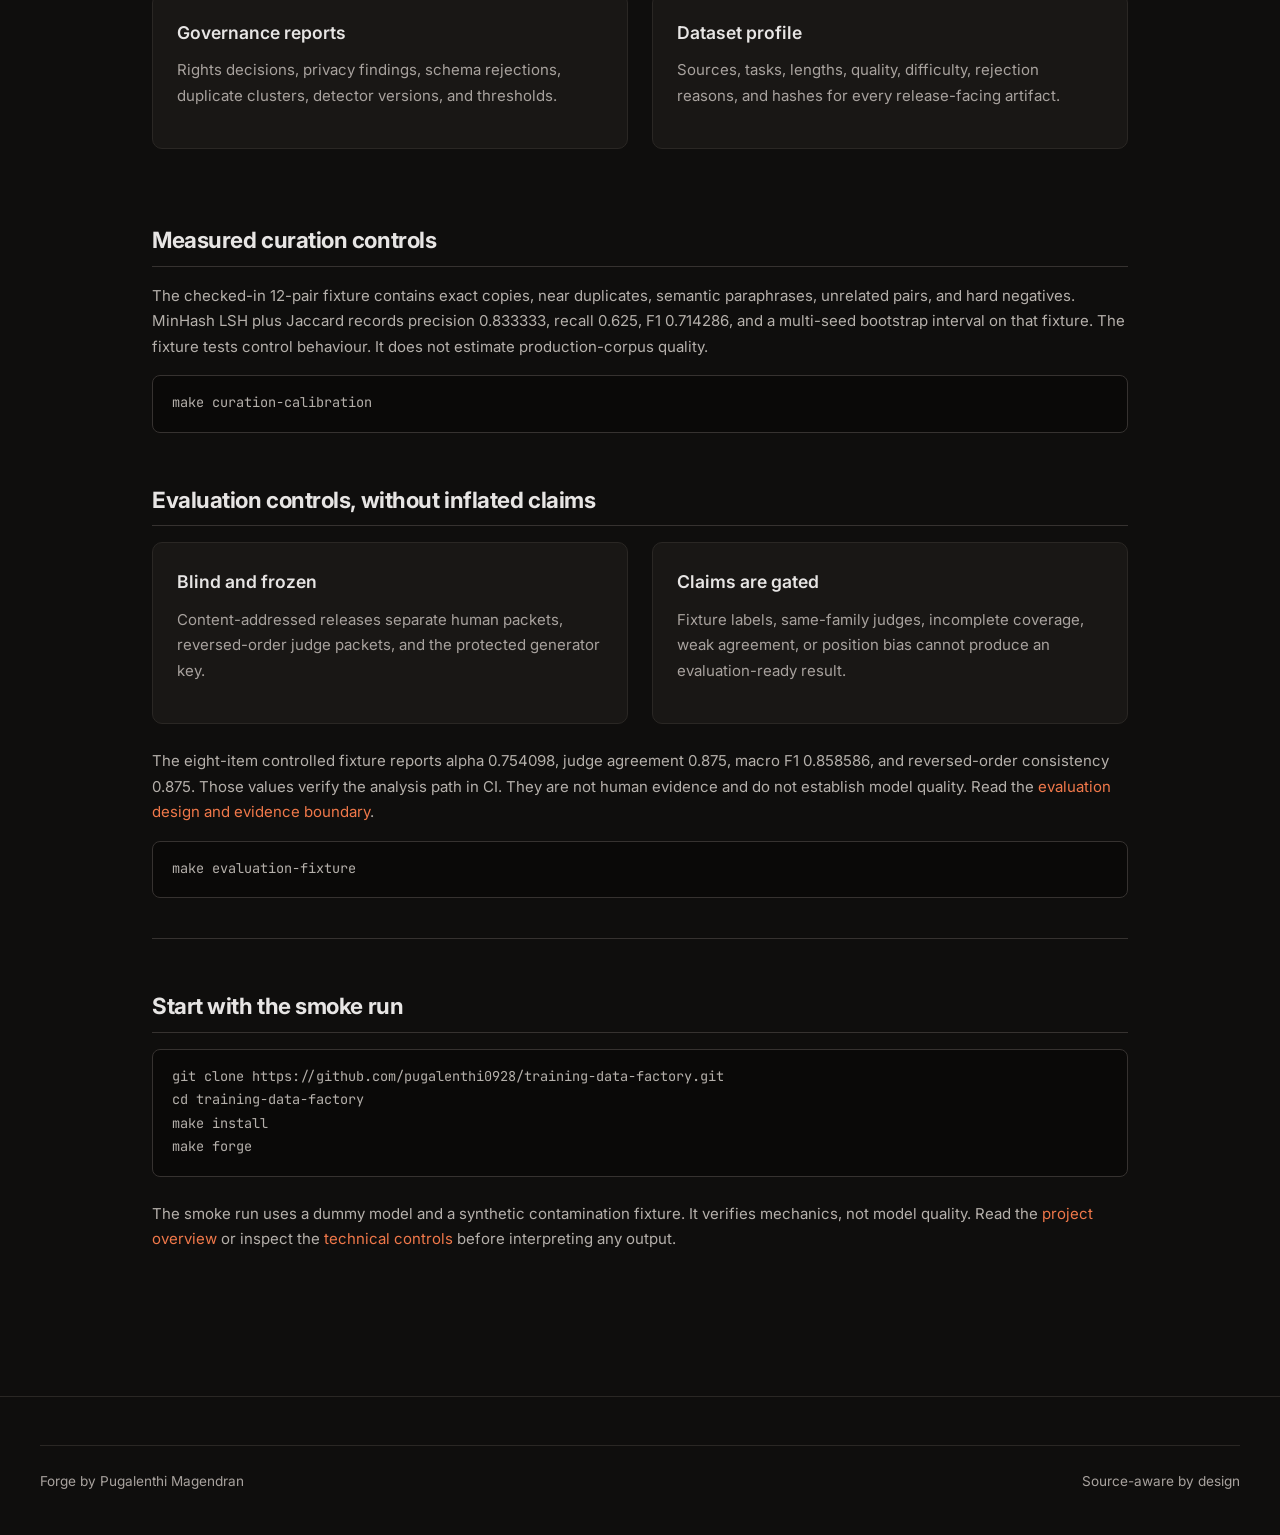
==== commit 136d52e9: "Add independent evaluation and human calibration" ====
--- a/docs/index.html
+++ b/docs/index.html
@@ -20,6 +20,7 @@
       <div class="nav-links">
         <a href="index.html" class="active">Forge</a>
         <a href="overview.html">Overview</a>
+        <a href="evaluation.html">Evaluation</a>
         <a href="technical.html">Technical</a>
         <a href="https://pugalenthi-magendran.pugalenthi2000.chatgpt.site/">Portfolio</a>
       </div>
@@ -33,6 +34,7 @@
         <a href="demo.html">Demo</a>
         <a href="index.html" class="active">Evidence</a>
         <a href="overview.html">Overview</a>
+        <a href="evaluation.html">Evaluation</a>
         <a href="technical.html">Technical</a>
       </div>
       <a href="https://github.com/pugalenthi0928/training-data-factory" class="mode-bar-github">Repository</a>
@@ -66,7 +68,8 @@
       <div class="callout">
         <strong>Evidence boundary:</strong> curation and governance controls are implemented and verified, but the historical
         model run is not treated as independent performance evidence. An independently authored
-        benchmark and a human-reviewed subset are release gates, not footnotes.
+        benchmark and genuine human review remain release gates. The blind evaluation framework is implemented,
+        while its checked-in labels are controlled fixtures rather than human evidence.
       </div>
 
       <h2>Trust boundaries first</h2>
@@ -133,6 +136,25 @@
       </p>
       <pre><code>make curation-calibration</code></pre>
 
+      <h2>Evaluation controls, without inflated claims</h2>
+      <div class="grid-2">
+        <div class="card">
+          <h3>Blind and frozen</h3>
+          <p>Content-addressed releases separate human packets, reversed-order judge packets, and the protected generator key.</p>
+        </div>
+        <div class="card">
+          <h3>Claims are gated</h3>
+          <p>Fixture labels, same-family judges, incomplete coverage, weak agreement, or position bias cannot produce an evaluation-ready result.</p>
+        </div>
+      </div>
+      <p>
+        The eight-item controlled fixture reports alpha 0.754098, judge agreement 0.875,
+        macro F1 0.858586, and reversed-order consistency 0.875. Those values verify the
+        analysis path in CI. They are not human evidence and do not establish model quality.
+        Read the <a href="evaluation.html">evaluation design and evidence boundary</a>.
+      </p>
+      <pre><code>make evaluation-fixture</code></pre>
+
       <hr>
       <h2>Start with the smoke run</h2>
       <pre><code>git clone https://github.com/pugalenthi0928/training-data-factory.git
--- a/docs/style.css
+++ b/docs/style.css
@@ -576,349 +576,6 @@
   color: var(--text-secondary);
 }
 
-/* --- Browser Demo --- */
-.demo-hero {
-  padding-bottom: 2.5rem;
-}
-.eyebrow,
-.section-kicker {
-  display: inline-block;
-  color: var(--accent);
-  font-family: var(--font-mono);
-  font-size: 0.72rem;
-  font-weight: 500;
-  letter-spacing: 0.08em;
-  text-transform: uppercase;
-}
-.demo-disclosure {
-  max-width: 720px;
-  margin: 0 auto;
-  padding: 0.8rem 1rem;
-  border: 1px solid var(--border);
-  border-radius: 8px;
-  color: var(--text-tertiary);
-  background: rgba(10, 9, 8, 0.5);
-  font-size: 0.82rem;
-}
-.hero-actions {
-  display: flex;
-  align-items: center;
-  justify-content: center;
-  gap: 0.7rem;
-  margin: -0.4rem 0 1rem;
-}
-.hero-actions .button {
-  display: inline-flex;
-  align-items: center;
-  justify-content: center;
-  text-decoration: none;
-}
-.hero-actions .button:hover {
-  text-decoration: none;
-}
-.demo-container {
-  max-width: 1240px;
-  padding-top: 2rem;
-}
-.demo-toolbar {
-  display: flex;
-  align-items: flex-end;
-  justify-content: space-between;
-  gap: 1rem;
-  padding: 1rem;
-  margin-bottom: 1rem;
-  border: 1px solid var(--border-light);
-  border-radius: 10px;
-  background: var(--bg-alt);
-}
-.demo-toolbar label {
-  color: var(--text-secondary);
-  font-size: 0.78rem;
-  font-weight: 600;
-  letter-spacing: 0.03em;
-  text-transform: uppercase;
-}
-.demo-toolbar select {
-  display: block;
-  min-width: 240px;
-  margin-top: 0.35rem;
-}
-.demo-actions,
-.artifact-actions {
-  display: flex;
-  align-items: center;
-  gap: 0.6rem;
-}
-.button,
-.text-button,
-select {
-  font: inherit;
-}
-.button {
-  min-height: 42px;
-  padding: 0.65rem 1rem;
-  border: 1px solid var(--border);
-  border-radius: 8px;
-  cursor: pointer;
-  font-weight: 600;
-  transition: transform 0.15s, background 0.2s, border-color 0.2s;
-}
-.button:hover:not(:disabled) {
-  transform: translateY(-1px);
-}
-.button:disabled {
-  cursor: wait;
-  opacity: 0.65;
-}
-.button.primary {
-  color: #fff;
-  border-color: var(--accent);
-  background: var(--accent);
-}
-.button.primary:hover:not(:disabled) {
-  background: var(--accent-hover);
-}
-.button.secondary {
-  color: var(--text-secondary);
-  background: transparent;
-}
-.button.secondary:hover:not(:disabled) {
-  color: var(--text);
-  border-color: var(--text-tertiary);
-}
-.demo-shell {
-  display: grid;
-  grid-template-columns: minmax(0, 0.88fr) minmax(0, 1.12fr);
-  gap: 1rem;
-  align-items: start;
-}
-.demo-inputs,
-.demo-run {
-  padding: 1.4rem;
-  border: 1px solid var(--border-light);
-  border-radius: 10px;
-  background: var(--bg-alt);
-}
-.demo-inputs h2,
-.demo-run h2 {
-  margin-top: 0.25rem;
-}
-.source-field {
-  display: block;
-  margin-top: 1rem;
-}
-.source-field > span {
-  display: block;
-  margin-bottom: 0.35rem;
-  color: var(--text);
-  font-family: var(--font-mono);
-  font-size: 0.74rem;
-}
-.source-field textarea,
-.demo-toolbar select {
-  width: 100%;
-  border: 1px solid var(--border);
-  border-radius: 8px;
-  color: var(--text-secondary);
-  background: var(--code-bg);
-}
-.source-field textarea {
-  display: block;
-  padding: 0.8rem;
-  resize: vertical;
-  font: 0.78rem/1.55 var(--font-mono);
-}
-.source-field textarea:focus,
-.demo-toolbar select:focus,
-.button:focus-visible,
-.text-button:focus-visible,
-.artifact-tabs button:focus-visible {
-  outline: 2px solid var(--accent);
-  outline-offset: 2px;
-}
-.demo-toolbar select {
-  padding: 0.55rem 0.7rem;
-}
-.benchmark-field {
-  padding-top: 1rem;
-  border-top: 1px solid var(--border-light);
-}
-.stage-list {
-  display: grid;
-  gap: 0.6rem;
-  margin: 1.2rem 0 0;
-  list-style: none;
-}
-.stage-list li {
-  display: grid;
-  grid-template-columns: auto minmax(0, 1fr) auto;
-  align-items: center;
-  gap: 0.8rem;
-  min-height: 62px;
-  padding: 0.75rem;
-  border: 1px solid var(--border-light);
-  border-radius: 8px;
-  background: var(--bg);
-  transition: border-color 0.2s, background 0.2s;
-}
-.stage-number {
-  display: flex;
-  width: 28px;
-  height: 28px;
-  align-items: center;
-  justify-content: center;
-  border: 1px solid var(--border);
-  border-radius: 50%;
-  color: var(--text-tertiary);
-  font-size: 0.75rem;
-  font-weight: 600;
-}
-.stage-list strong,
-.stage-list small {
-  display: block;
-}
-.stage-list strong {
-  font-size: 0.88rem;
-}
-.stage-list small {
-  margin-top: 0.1rem;
-  color: var(--text-tertiary);
-  font-size: 0.74rem;
-}
-.stage-status {
-  color: var(--text-tertiary);
-  font-family: var(--font-mono);
-  font-size: 0.68rem;
-  text-transform: uppercase;
-}
-.stage-list li[data-state="running"] {
-  border-color: var(--accent);
-  background: var(--accent-light);
-}
-.stage-list li[data-state="running"] .stage-number {
-  border-color: var(--accent);
-  color: var(--accent);
-}
-.stage-list li[data-state="passed"] .stage-number {
-  border-color: var(--green);
-  color: var(--green);
-}
-.stage-list li[data-state="passed"] .stage-status {
-  color: var(--green);
-}
-.stage-list li[data-state="blocked"] {
-  border-color: var(--accent);
-  background: var(--accent-light);
-}
-.stage-list li[data-state="blocked"] .stage-status,
-.stage-list li[data-state="blocked"] .stage-number {
-  color: var(--accent);
-  border-color: var(--accent);
-}
-.stage-list li[data-state="skipped"] {
-  opacity: 0.55;
-}
-.run-error {
-  margin-top: 1rem;
-  padding: 0.8rem 1rem;
-  border-left: 3px solid var(--accent);
-  color: var(--text);
-  background: var(--accent-light);
-}
-.result-panel {
-  margin-top: 1rem;
-}
-.integrity-gate {
-  padding: 0.9rem 1rem;
-  border: 1px solid var(--border);
-  border-radius: 8px;
-  color: var(--text-secondary);
-  background: var(--bg);
-}
-.integrity-gate[data-status="passed"] {
-  border-color: rgba(74, 222, 128, 0.35);
-  background: var(--green-dim);
-}
-.integrity-gate[data-status="blocked"] {
-  border-color: rgba(240, 120, 74, 0.45);
-  background: var(--accent-light);
-}
-.result-metrics {
-  display: grid;
-  grid-template-columns: repeat(4, 1fr);
-  gap: 0.5rem;
-  margin: 0.8rem 0 1.5rem;
-}
-.result-metrics > div {
-  padding: 0.7rem;
-  border: 1px solid var(--border-light);
-  border-radius: 8px;
-  background: var(--bg);
-}
-.result-metrics strong,
-.result-metrics span {
-  display: block;
-}
-.result-metrics strong {
-  font-size: 1rem;
-}
-.result-metrics span {
-  color: var(--text-tertiary);
-  font-size: 0.65rem;
-  letter-spacing: 0.04em;
-  text-transform: uppercase;
-}
-.artifact-header {
-  display: flex;
-  align-items: flex-end;
-  justify-content: space-between;
-  gap: 1rem;
-  margin-bottom: 0.7rem;
-}
-.artifact-header h3 {
-  margin: 0.15rem 0 0;
-}
-.text-button,
-.artifact-tabs button {
-  border: 0;
-  cursor: pointer;
-}
-.text-button {
-  color: var(--accent);
-  background: transparent;
-  font-size: 0.72rem;
-}
-.text-button:disabled {
-  color: var(--text-tertiary);
-  cursor: default;
-}
-.artifact-tabs {
-  display: flex;
-  gap: 0.35rem;
-  overflow-x: auto;
-  padding-bottom: 0.45rem;
-}
-.artifact-tabs button {
-  flex: 0 0 auto;
-  padding: 0.45rem 0.6rem;
-  border: 1px solid var(--border-light);
-  border-radius: 6px;
-  color: var(--text-tertiary);
-  background: var(--surface);
-  font: 0.65rem var(--font-mono);
-}
-.artifact-tabs button.active {
-  color: var(--text);
-  border-color: var(--accent);
-}
-.artifact-code {
-  max-height: 380px;
-  margin-bottom: 0;
-}
-.artifact-code code {
-  font-size: 0.72rem;
-}
-
 /* --- File tree --- */
 .file-tree {
   font-family: var(--font-mono);
@@ -998,11 +655,11 @@
 
 /* --- Responsive --- */
 @media (max-width: 860px) {
-  .nav-links { gap: 1rem; }
+  .nav-links { display: none; }
+  .nav-toggle { display: flex; }
   .mode-bar { padding: 0 1rem; }
   .mode-bar h1 { font-size: 0.9rem; }
   .tab-group a { padding: 5px 10px; font-size: 0.78rem; }
-  .demo-shell { grid-template-columns: 1fr; }
 }
 
 @media (max-width: 768px) {
@@ -1015,10 +672,6 @@
   .bar-label { width: 80px; }
   .footer-top { flex-direction: column; gap: 1.5rem; }
   .footer-bottom { flex-direction: column; gap: 0.5rem; text-align: center; }
-  .demo-toolbar { align-items: stretch; flex-direction: column; }
-  .demo-toolbar select { min-width: 0; }
-  .demo-actions .button { flex: 1; }
-  .hero-actions { align-items: stretch; flex-direction: column; }
 }
 
 @media (max-width: 480px) {
@@ -1029,19 +682,12 @@
     gap: 0.5rem;
     align-items: flex-start;
   }
-  .mode-bar h1 { display: none; }
-  .mode-bar-right { width: 100%; }
-  .tab-group { width: 100%; }
-  .tab-group a { flex: 1; padding: 5px 4px; font-size: 0.68rem; text-align: center; }
+  .mode-bar h1, .mode-bar-github { display: none; }
+  .mode-bar-right { width: 100%; overflow-x: auto; scrollbar-width: none; }
+  .mode-bar-right::-webkit-scrollbar { display: none; }
+  .tab-group { width: max-content; min-width: 100%; }
+  .tab-group a { flex: 1; text-align: center; padding-inline: 9px; }
   .stat .number { font-size: 1.5rem; }
-  .nav-inner { padding: 0 1rem; }
-  .nav-links { gap: 0.75rem; }
-  .nav-links a { font-size: 0.78rem; }
-  .demo-inputs, .demo-run { padding: 1rem; }
-  .stage-list li { grid-template-columns: auto minmax(0, 1fr); }
-  .stage-status { grid-column: 2; }
-  .result-metrics { grid-template-columns: 1fr 1fr; }
-  .artifact-header { align-items: flex-start; flex-direction: column; }
 }
 
 /* --- Print --- */
